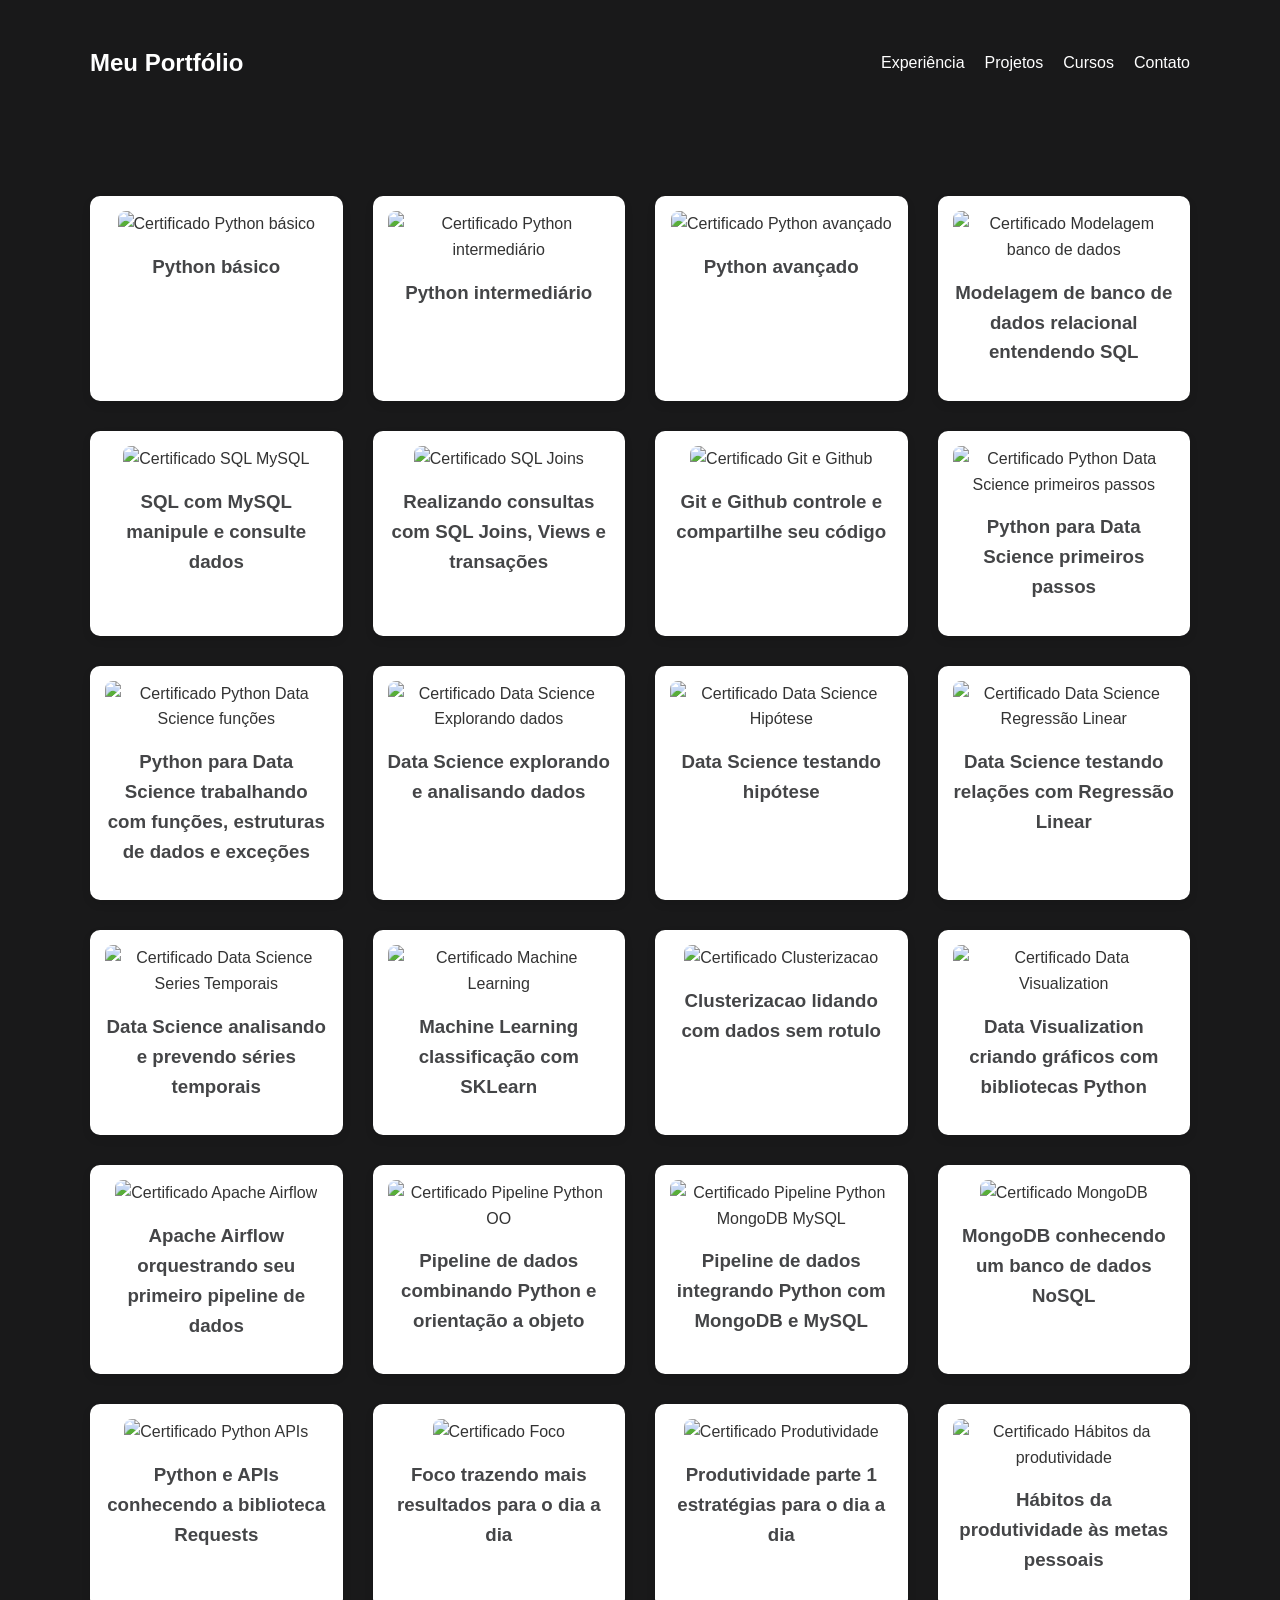
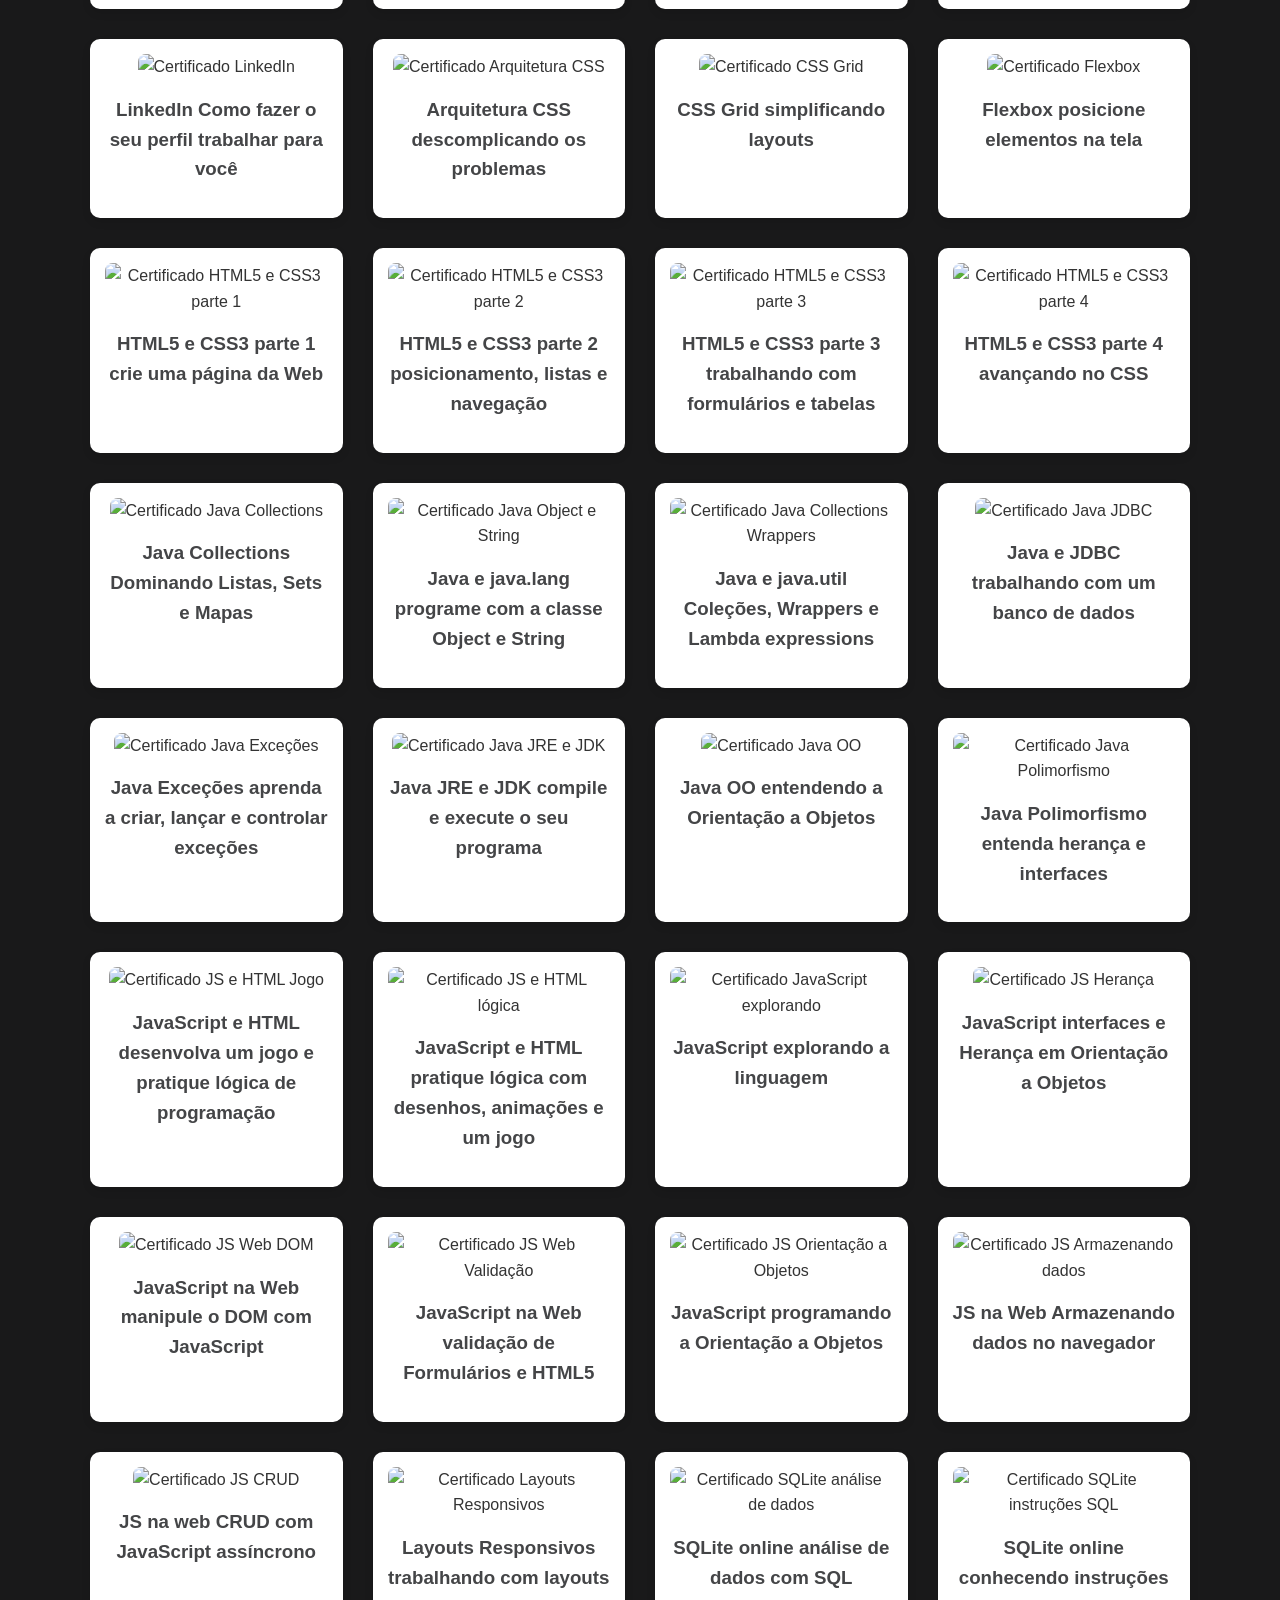
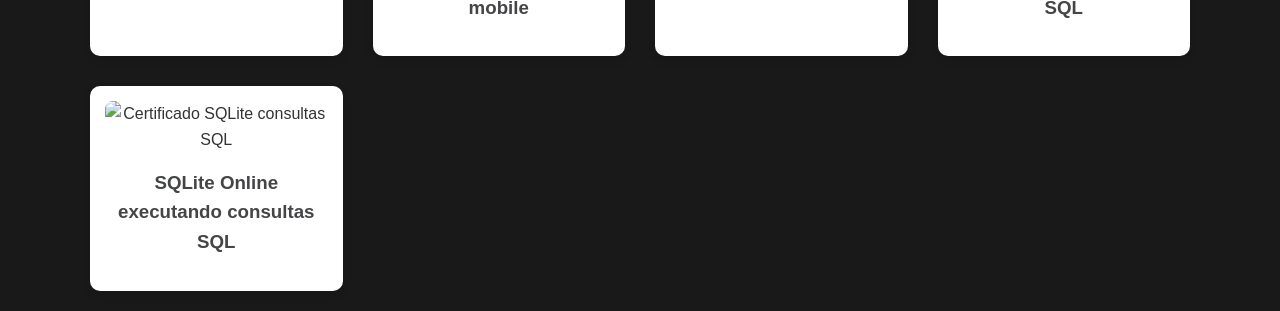
==== cursos.html @ 2fbc5984 "Subindo melhorias na resposividade" ====
<!DOCTYPE html>
<html lang="en">
<head>
    <meta charset="UTF-8">
    <meta name="viewport" content="width=device-width, initial-scale=1.0">
    <title>Cursos</title>
    <link rel="stylesheet" href="cursos.css">
</head>
<body>
    <section id="hero">
        <header class="header">
            <nav class="container">
                <h1 class="logo">Meu Portfólio</h1>
                <div class="menu-mobile-icon">
                    <span></span>
                    <span></span>
                    <span></span>
                </div>
                <ul>
                    <li><a href="index.html">Experiência</a></li>
                    <li><a href="index.html">Projetos</a></li>
                    <li><a href="cursos.html">Cursos</a></li>
                    <li><a href="index.html">Contato</a></li>
                </ul>
            </nav>
        </header>
    </section>

    <section id="cursos" class="container">
        <div class="cursos-grid">

            <div class="curso-card" onclick="openModal('python-basicoo')">
            <img src="/certificados_img/python basico_pagina_1.jpg" alt="Certificado Python básico">
            <h3>Python básico</h3>
        </div>
        <div class="curso-card" onclick="openModal('python-intermediario')">
            <img src="/certificados_img/python intermediario_pagina_1.jpg" alt="Certificado Python intermediário">
            <h3>Python intermediário</h3>
        </div>
        <div class="curso-card" onclick="openModal('python-avancado')">
            <img src="/certificados_img/Python avançado_pagina_1.jpg" alt="Certificado Python avançado">
            <h3>Python avançado</h3>
        </div>
        <div class="curso-card" onclick="openModal('modelagem-sql')">
            <img src="/certificados_img/Modelagem de banco de dados relacional entendendo SQL_pagina_1.jpg" alt="Certificado Modelagem banco de dados">
            <h3>Modelagem de banco de dados relacional entendendo SQL</h3>
        </div>
        <div class="curso-card" onclick="openModal('sql-mysql')">
            <img src="/certificados_img/SQL com MySQL manipule e consulte dados_pagina_1.jpg" alt="Certificado SQL MySQL">
            <h3>SQL com MySQL manipule e consulte dados</h3>
        </div>
        <div class="curso-card" onclick="openModal('sql-joins')">
            <img src="/certificados_img/Realizando consultas com SQL Joins, Views e transações_pagina_1.jpg" alt="Certificado SQL Joins">
            <h3>Realizando consultas com SQL Joins, Views e transações</h3>
        </div>
        <div class="curso-card" onclick="openModal('git-github')">
            <img src="/certificados_img/Git e Github controle e compartilhe seu código_pagina_1.jpg" alt="Certificado Git e Github">
            <h3>Git e Github controle e compartilhe seu código</h3>
        </div>
        <div class="curso-card" onclick="openModal('python-ds1')">
            <img src="/certificados_img/Python para Data Science primeiros passos_pagina_1.jpg" alt="Certificado Python Data Science primeiros passos">
            <h3>Python para Data Science primeiros passos</h3>
        </div>
        <div class="curso-card" onclick="openModal('python-ds2')">
            <img src="/certificados_img/Python para Data Science trabalhando com funções, estruturas de dados e exceções_pagina_1.jpg" alt="Certificado Python Data Science funções">
            <h3>Python para Data Science trabalhando com funções, estruturas de dados e exceções</h3>
        </div>
        <div class="curso-card" onclick="openModal('ds-explorando')">
            <img src="/certificados_img/Data Science explorando e analisando dados_pagina_1.jpg" alt="Certificado Data Science Explorando dados">
            <h3>Data Science explorando e analisando dados</h3>
        </div>
        <div class="curso-card" onclick="openModal('ds-hipotese')">
            <img src="/certificados_img/Data Science testando hipótese_pagina_1.jpg" alt="Certificado Data Science Hipótese">
            <h3>Data Science testando hipótese</h3>
        </div>
        <div class="curso-card" onclick="openModal('ds-regressao')">
            <img src="/certificados_img/Data Science testando relações com Regressão Linear_pagina_1.jpg" alt="Certificado Data Science Regressão Linear">
            <h3>Data Science testando relações com Regressão Linear</h3>
        </div>
        <div class="curso-card" onclick="openModal('ds-series-temporais')">
            <img src="/certificados_img/Data Science analisando e prevendo séries temporais_pagina_1.jpg" alt="Certificado Data Science Series Temporais">
            <h3>Data Science analisando e prevendo séries temporais</h3>
        </div>
        <div class="curso-card" onclick="openModal('ml-classificacao')">
            <img src="/certificados_img/Machine Learning classificação com SKLearn_pagina_1.jpg" alt="Certificado Machine Learning">
            <h3>Machine Learning classificação com SKLearn</h3>
        </div>
        <div class="curso-card" onclick="openModal('clusterizacao')">
            <img src="/certificados_img/Clusterizacao lidando com dados sem rotulo_pagina_1.jpg" alt="Certificado Clusterizacao">
            <h3>Clusterizacao lidando com dados sem rotulo</h3>
        </div>
        <div class="curso-card" onclick="openModal('data-viz')">
            <img src="/certificados_img/Data Visualization criando gráficos com bibliotecas Python_pagina_1.jpg" alt="Certificado Data Visualization">
            <h3>Data Visualization criando gráficos com bibliotecas Python</h3>
        </div>
        <div class="curso-card" onclick="openModal('apache-airflow')">
            <img src="/certificados_img/Apache Airflow orquestrando seu primeiro pipeline de dados_pagina_1.jpg" alt="Certificado Apache Airflow">
            <h3>Apache Airflow orquestrando seu primeiro pipeline de dados</h3>
        </div>
        <div class="curso-card" onclick="openModal('pipeline-python-poo')">
            <img src="/certificados_img/Pipeline de dados combinando Python e orientação a objeto_pagina_1.jpg" alt="Certificado Pipeline Python OO">
            <h3>Pipeline de dados combinando Python e orientação a objeto</h3>
        </div>
        <div class="curso-card" onclick="openModal('pipeline-mongo-mysql')">
            <img src="/certificados_img/Pipeline de dados integrando Python com MongoDB e MySQL_pagina_1.jpg" alt="Certificado Pipeline Python MongoDB MySQL">
            <h3>Pipeline de dados integrando Python com MongoDB e MySQL</h3>
        </div>
        <div class="curso-card" onclick="openModal('mongodb')">
            <img src="/certificados_img/MongoDB conhecendo um banco de dados NoSQL_pagina_1.jpg" alt="Certificado MongoDB">
            <h3>MongoDB conhecendo um banco de dados NoSQL</h3>
        </div>
        <div class="curso-card" onclick="openModal('python-requests')">
            <img src="/certificados_img/Python e APIs conhecendo a biblioteca Requests_pagina_1.jpg" alt="Certificado Python APIs">
            <h3>Python e APIs conhecendo a biblioteca Requests</h3>
        </div>
        <div class="curso-card" onclick="openModal('foco')">
            <img src="/certificados_img/Foco trazendo mais resultados para o dia a dia_pagina_1.jpg" alt="Certificado Foco">
            <h3>Foco trazendo mais resultados para o dia a dia</h3>
        </div>
        <div class="curso-card" onclick="openModal('produtividade')">
            <img src="/certificados_img/Produtividade parte 1 estratégias para o dia a dia_pagina_1.jpg" alt="Certificado Produtividade">
            <h3>Produtividade parte 1 estratégias para o dia a dia</h3>
        </div>
        <div class="curso-card" onclick="openModal('habitos')">
            <img src="/certificados_img/Hábitos da produtividade às metas pessoais_pagina_1.jpg" alt="Certificado Hábitos da produtividade">
            <h3>Hábitos da produtividade às metas pessoais</h3>
        </div>
        <div class="curso-card" onclick="openModal('linkedin')">
            <img src="/certificados_img/LinkedIn Como fazer o seu perfil trabalhar para você_pagina_1.jpg" alt="Certificado LinkedIn">
            <h3>LinkedIn Como fazer o seu perfil trabalhar para você</h3>
        </div>
        <div class="curso-card" onclick="openModal('arquitetura-css')">
            <img src="/certificados_img/Arquitetura CSS descomplicando os problemas_pagina_1.jpg" alt="Certificado Arquitetura CSS">
            <h3>Arquitetura CSS descomplicando os problemas</h3>
        </div>
        <div class="curso-card" onclick="openModal('css-grid')">
            <img src="/certificados_img/CSS Grid simplificando layouts_pagina_1.jpg" alt="Certificado CSS Grid">
            <h3>CSS Grid simplificando layouts</h3>
        </div>
        <div class="curso-card" onclick="openModal('flexbox')">
            <img src="/certificados_img/Flexbox posicione elementos na tela_pagina_1.jpg" alt="Certificado Flexbox">
            <h3>Flexbox posicione elementos na tela</h3>
        </div>
        <div class="curso-card" onclick="openModal('html-css1')">
            <img src="/certificados_img/HTML5 e CSS3 parte 1 crie uma página da Web_pagina_1.jpg" alt="Certificado HTML5 e CSS3 parte 1">
            <h3>HTML5 e CSS3 parte 1 crie uma página da Web</h3>
        </div>
        <div class="curso-card" onclick="openModal('html-css2')">
            <img src="/certificados_img/HTML5 e CSS3 parte 2 posicionamento, listas e navegação_pagina_1.jpg" alt="Certificado HTML5 e CSS3 parte 2">
            <h3>HTML5 e CSS3 parte 2 posicionamento, listas e navegação</h3>
        </div>
        <div class="curso-card" onclick="openModal('html-css3')">
            <img src="/certificados_img/HTML5 e CSS3 parte 3 trabalhando com formulários e tabelas_pagina_1.jpg" alt="Certificado HTML5 e CSS3 parte 3">
            <h3>HTML5 e CSS3 parte 3 trabalhando com formulários e tabelas</h3>
        </div>
        <div class="curso-card" onclick="openModal('html-css4')">
            <img src="/certificados_img/HTML5 e CSS3 parte 4 avançando no CSS_pagina_1.jpg" alt="Certificado HTML5 e CSS3 parte 4">
            <h3>HTML5 e CSS3 parte 4 avançando no CSS</h3>
        </div>
        <div class="curso-card" onclick="openModal('java-collections')">
            <img src="/certificados_img/Java Collections Dominando Listas, Sets e Mapas_pagina_1.jpg" alt="Certificado Java Collections">
            <h3>Java Collections Dominando Listas, Sets e Mapas</h3>
        </div>
        <div class="curso-card" onclick="openModal('java-object-string')">
            <img src="/certificados_img/Java e java.lang programe com a classe Object e String_pagina_1.jpg" alt="Certificado Java Object e String">
            <h3>Java e java.lang programe com a classe Object e String</h3>
        </div>
        <div class="curso-card" onclick="openModal('java-util')">
            <img src="/certificados_img/Java e java.util Coleções, Wrappers e Lambda expressions_pagina_1.jpg" alt="Certificado Java Collections Wrappers">
            <h3>Java e java.util Coleções, Wrappers e Lambda expressions</h3>
        </div>
        <div class="curso-card" onclick="openModal('java-jdbc')">
            <img src="/certificados_img/Java e JDBC trabalhando com um banco de dados_pagina_1.jpg" alt="Certificado Java JDBC">
            <h3>Java e JDBC trabalhando com um banco de dados</h3>
        </div>
        <div class="curso-card" onclick="openModal('java-excecoes')">
            <img src="/certificados_img/Java Exceções aprenda a criar, lançar e controlar exceções_pagina_1.jpg" alt="Certificado Java Exceções">
            <h3>Java Exceções aprenda a criar, lançar e controlar exceções</h3>
        </div>
        <div class="curso-card" onclick="openModal('java-jre-jdk')">
            <img src="/certificados_img/Java JRE e JDK compile e execute o seu programa_pagina_1.jpg" alt="Certificado Java JRE e JDK">
            <h3>Java JRE e JDK compile e execute o seu programa</h3>
        </div>
        <div class="curso-card" onclick="openModal('java-oo')">
            <img src="/certificados_img/Java OO entendendo a Orientação a Objetos_pagina_1.jpg" alt="Certificado Java OO">
            <h3>Java OO entendendo a Orientação a Objetos</h3>
        </div>
        <div class="curso-card" onclick="openModal('java-polimorfismo')">
            <img src="/certificados_img/Java Polimorfismo entenda herança e interfaces_pagina_1.jpg" alt="Certificado Java Polimorfismo">
            <h3>Java Polimorfismo entenda herança e interfaces</h3>
        </div>
        <div class="curso-card" onclick="openModal('js-logica1')">
            <img src="/certificados_img/JavaScript e HTML desenvolva um jogo e pratique lógica de programação_pagina_1.jpg" alt="Certificado JS e HTML Jogo">
            <h3>JavaScript e HTML desenvolva um jogo e pratique lógica de programação</h3>
        </div>
        <div class="curso-card" onclick="openModal('js-logica2')">
            <img src="/certificados_img/JavaScript e HTML pratique lógica com desenhos, animações e um jogo_pagina_1.jpg" alt="Certificado JS e HTML lógica">
            <h3>JavaScript e HTML pratique lógica com desenhos, animações e um jogo</h3>
        </div>
        <div class="curso-card" onclick="openModal('js-linguagem')">
            <img src="/certificados_img/JavaScript explorando a linguagem_pagina_1.jpg" alt="Certificado JavaScript explorando">
            <h3>JavaScript explorando a linguagem</h3>
        </div>
        <div class="curso-card" onclick="openModal('js-interfaces')">
            <img src="/certificados_img/JavaScript interfaces e Herança em Orientação a Objetos_pagina_1.jpg" alt="Certificado JS Herança">
            <h3>JavaScript interfaces e Herança em Orientação a Objetos</h3>
        </div>
        <div class="curso-card" onclick="openModal('js-dom')">
            <img src="/certificados_img/JavaScript na Web manipule o DOM com JavaScript_pagina_1.jpg" alt="Certificado JS Web DOM">
            <h3>JavaScript na Web manipule o DOM com JavaScript</h3>
        </div>
        <div class="curso-card" onclick="openModal('js-formularios')">
            <img src="/certificados_img/JavaScript na Web validação de Formulários e HTML5_pagina_1.jpg" alt="Certificado JS Web Validação">
            <h3>JavaScript na Web validação de Formulários e HTML5</h3>
        </div>
        <div class="curso-card" onclick="openModal('js-poo')">
            <img src="/certificados_img/JavaScript programando a Orientação a Objetos_pagina_1.jpg" alt="Certificado JS Orientação a Objetos">
            <h3>JavaScript programando a Orientação a Objetos</h3>
        </div>
        <div class="curso-card" onclick="openModal('js-storageo')">
            <img src="/certificados_img/JS na Web Armazenando dados no navegador_pagina_1.jpg" alt="Certificado JS Armazenando dados">
            <h3>JS na Web Armazenando dados no navegador</h3>
        </div>
        <div class="curso-card" onclick="openModal('js-crud')">
            <img src="/certificados_img/JS na web CRUD com JavaScript assíncrono_pagina_1.jpg" alt="Certificado JS CRUD">
            <h3>JS na web CRUD com JavaScript assíncrono</h3>
        </div>
        <div class="curso-card" onclick="openModal('layouts-responsivos')">
            <img src="/certificados_img/Layouts Responsivos trabalhando com layouts mobile_pagina_1.jpg" alt="Certificado Layouts Responsivos">
            <h3>Layouts Responsivos trabalhando com layouts mobile</h3>
        </div>
        <div class="curso-card" onclick="openModal('sqlite-analise')">
            <img src="/certificados_img/SQLite online análise de dados com SQL_pagina_1.jpg" alt="Certificado SQLite análise de dados">
            <h3>SQLite online análise de dados com SQL</h3>
        </div>
        <div class="curso-card" onclick="openModal('sqlite-instrucoes')">
            <img src="/certificados_img/SQLite online conhecendo instruções SQL_pagina_1.jpg" alt="Certificado SQLite instruções SQL">
            <h3>SQLite online conhecendo instruções SQL</h3>
        </div>
        <div class="curso-card" onclick="openModal('sqlite-consultas')">
            <img src="/certificados_img/SQLite Online executando consultas SQL_pagina_1.jpg" alt="Certificado SQLite consultas SQL">
            <h3>SQLite Online executando consultas SQL</h3>
        </div>

        </div>
    </section>

    <div id="curso-modal" class="modal">
        <div class="modal-content">
            <span class="close-btn" onclick="closeModal()">&times;</span>
            <iframe id="modal-pdf-viewer" src="" width="100%" height="500px"></iframe>
            <h3 id="modal-title"></h3>
            <a id="download-link" href="#" download>Baixar Certificado</a>
        </div>
    </div>

    <script src="cursos.js"></script>
</body>
<script>
    const menuIcon = document.querySelector('.menu-mobile-icon');
    const navContainer = document.querySelector('.header .container');

    menuIcon.addEventListener('click', () => {
        navContainer.classList.toggle('active');
    });
</script>

</html>
---- cursos.css ----
body {
    font-family: 'Poppins', sans-serif;
    margin: 0;
    padding: 0;
    background-color: #19191a;
    color: #333;
    line-height: 1.6;
}
.container {
    max-width: 1100px;
    margin: 0 auto;
    padding: 20px;
}
.header .container {
    display: flex;
    justify-content: space-between;
    align-items: center;
    padding: 20px;
}
.header .logo {
    color: #fff;
    font-size: 1.5em;
    font-weight: 600;
}
.header ul {
    list-style: none;
    padding: 0;
    margin: 0;
    display: flex;
    gap: 20px;
}
.header a {
    text-decoration: none;
    color: #fff;
    font-weight: 400;
    transition: color 0.3s ease;
}
.header a:hover {
    color: #b3d1ff;
}

/* Estilos da Vitrine de Cursos */
.cursos-grid {
    display: grid;
    grid-template-columns: repeat(auto-fit, minmax(250px, 1fr));
    gap: 30px;
    margin-top: 50px;
}

.curso-card {
    background-color: #fff;
    border-radius: 10px;
    box-shadow: 0 4px 8px rgba(0, 0, 0, 0.1);
    text-align: center;
    padding: 15px;
    cursor: pointer;
    transition: transform 0.3s ease;
}

.curso-card:hover {
    transform: translateY(-5px);
}

.curso-card img {
    max-width: 100%;
    height: auto;
    border-radius: 8px;
}

.curso-card h3 {
    margin-top: 15px;
    color: #444547;
}

/* Estilos do Modal (Pop-up) */
.modal {
    display: none; /* Esconde o modal por padrão */
    position: fixed; /* Fica no topo da tela */
    z-index: 1; /* Fica acima de todo o resto */
    left: 0;
    top: 0;
    width: 100%;
    height: 100%;
    overflow: auto;
    background-color: rgba(0, 0, 0, 0.8); /* Fundo escuro semi-transparente */
}

.modal-content {
    background-color: #fefefe;
    margin: 5% auto; /* 5% do topo e centralizado */
    padding: 20px;
    border: 1px solid #888;
    width: 80%; /* Largura do modal */
    max-width: 700px;
    text-align: center;
    border-radius: 10px;
    position: relative;
}

.modal-content img {
    max-width: 100%;
    height: auto;
    border-radius: 8px;
}

.modal-content h3 {
    color: #444547;
    margin-top: 20px;
}

.close-btn {
    color: #aaa;
    position: absolute;
    top: 10px;
    right: 25px;
    font-size: 28px;
    font-weight: bold;
    cursor: pointer;
}

.close-btn:hover,
.close-btn:focus {
    color: black;
    text-decoration: none;
}

#download-link {
    display: inline-block;
    background-color: #007bff;
    color: white;
    padding: 10px 20px;
    text-decoration: none;
    border-radius: 5px;
    margin-top: 20px;
    transition: background-color 0.3s ease;
}

#download-link:hover {
    background-color: #0056b3;
}


@media (max-width: 960px) {
    /* Impede a barra de rolagem horizontal */
    body {
        overflow-x: hidden;
    }

    /* Estilos do cabeçalho */
    .header .container {
        flex-direction: row;
        justify-content: space-between;
        align-items: center;
        width: 100%;
        padding: 0 20px;
        box-sizing: border-box;
    }

    .header .container h1 {
        white-space: nowrap;
        font-size: 1.5rem;
    }

    /* Estilos do menu hambúrguer */
    .menu-mobile-icon {
        display: flex;
        flex-direction: column;
        justify-content: space-around;
        width: 30px;
        height: 25px;
        cursor: pointer;
        z-index: 100;
    }
    
    .menu-mobile-icon span {
        display: block;
        width: 100%;
        height: 3px;
        background-color: white;
    }

    /* Esconde a lista de links por padrão */
    .header .container ul {
        display: none !important;
    }

    /* Mostra a lista de links quando a classe 'active' é adicionada ao container */
    .header .container.active ul {
        display: flex !important;
        flex-direction: column;
        position: absolute;
        top: 60px;
        left: 0;
        width: 100%;
        background: #1a1a2e;
        padding: 20px 0;
        text-align: center;
    }

    .header .container ul li {
        margin: 10px 0;
    }

    .header .container ul li a {
        color: white;
        text-decoration: none;
        font-size: 1.2rem;
    }

    /* Seções de conteúdo */
    .hero-conteudo-wrapper {
        grid-template-columns: 1fr;
    }

    .hero-texto {
        padding: 50px 30px;
        text-align: center;
    }

    .hero-imagem {
        display: none;
    }

    #info-cards {
        flex-direction: column;
    }

    .experiencia-card {
        background: #fff;
        padding: 20px;
        margin-bottom: 20px;
        border-radius: 15px;
        box-shadow: 0 2px 8px rgba(0, 0, 0, 0.05);
        display: flex;
        flex-direction: column;
        text-align: center;
        align-items: center;
        gap: 20px;
    }

    .logo-circle {
        width: 70px;
        height: 70px;
        border-radius: 50%;
        background-color: #f0f0f0;
        display: flex;
        justify-content: center;
        align-items: center;
        overflow: hidden;
        margin-bottom: 15px;
    }

    .logo-circle img {
        max-width: 90%;
        max-height: 90%;
        object-fit: contain;
    }

    .experiencia-conteudo {
        padding: 0;
        display: flex;
        flex-direction: column;
    }

    .experiencia-conteudo h3 {
        margin-top: 0;
        margin-bottom: 5px;
        font-weight: 600;
        color: #333;
    }

    .experiencia-conteudo p {
        color: #777;
        margin-top: 0;
        margin-bottom: 10px;
        font-size: 0.9em;
    }

    .experiencia-conteudo span {
        color: #555;
        font-size: 0.95em;
        line-height: 1.5;
        margin-top: 0;
    }
}
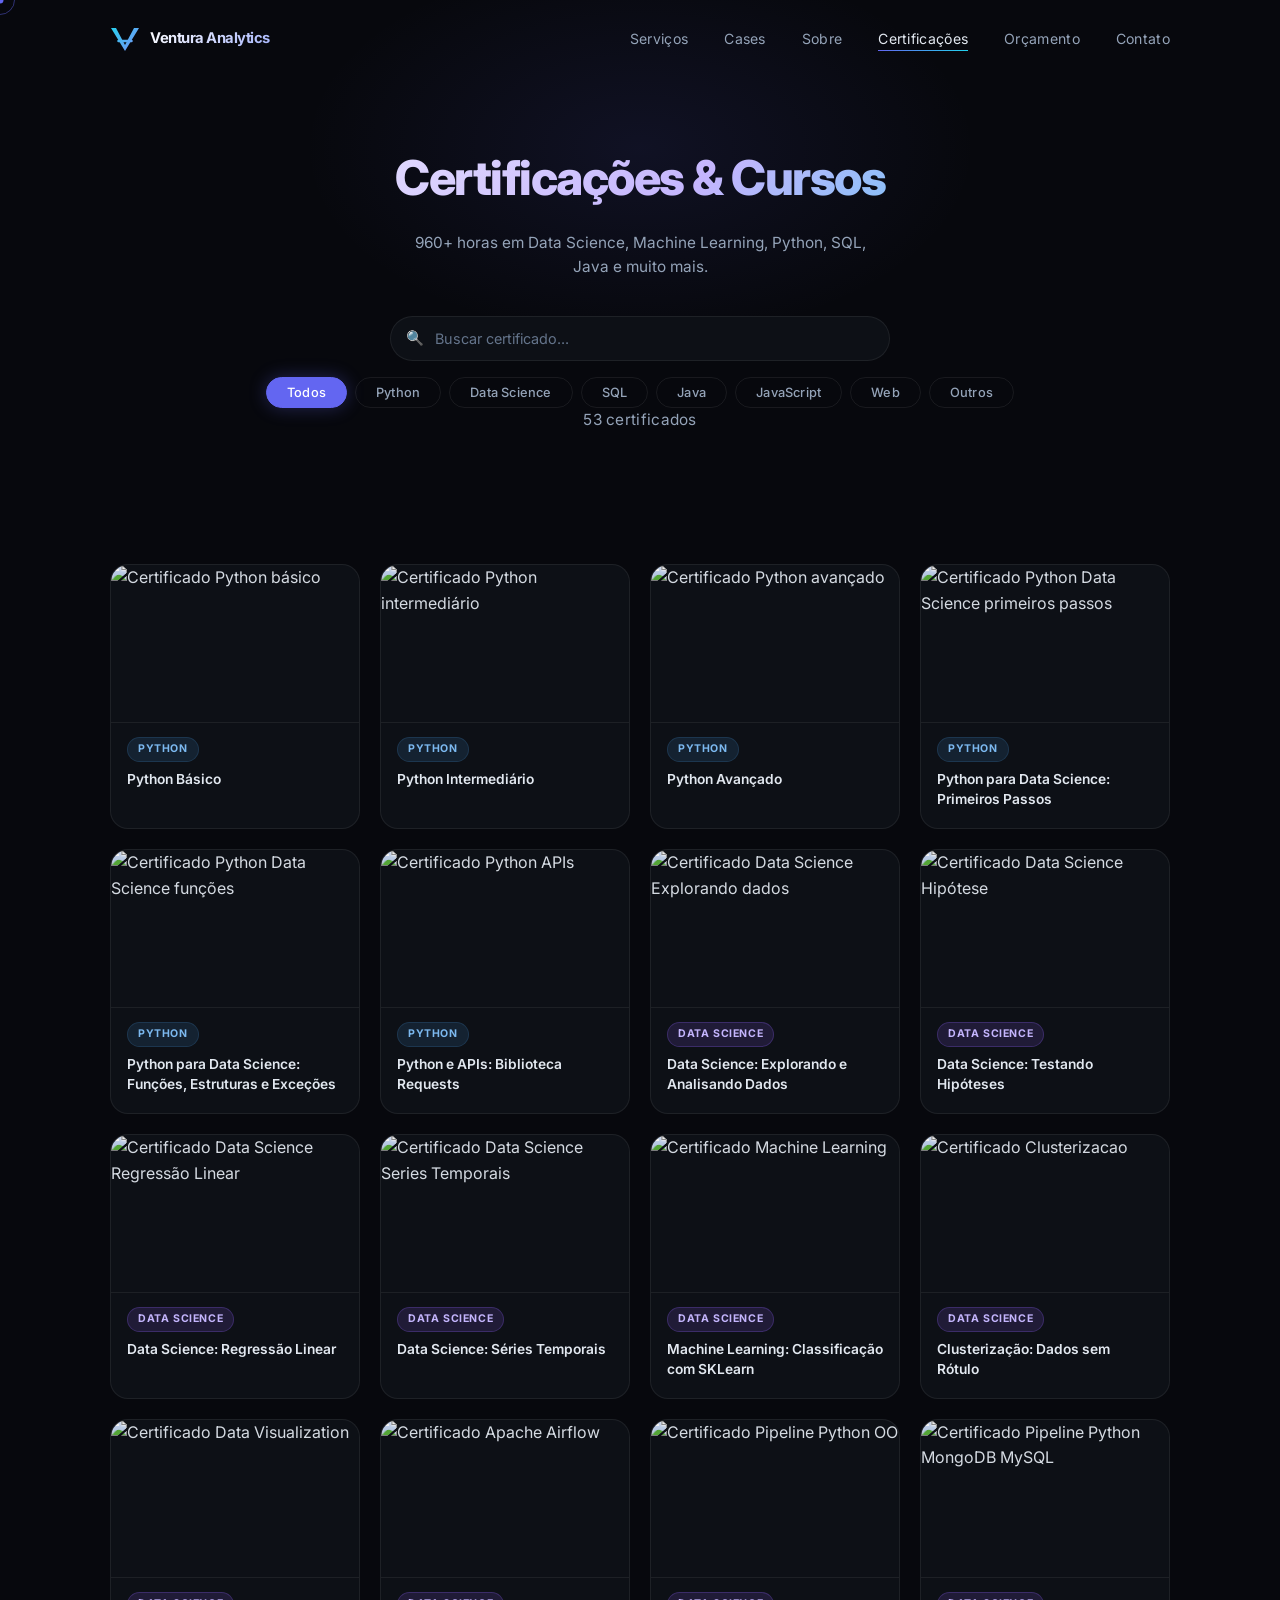
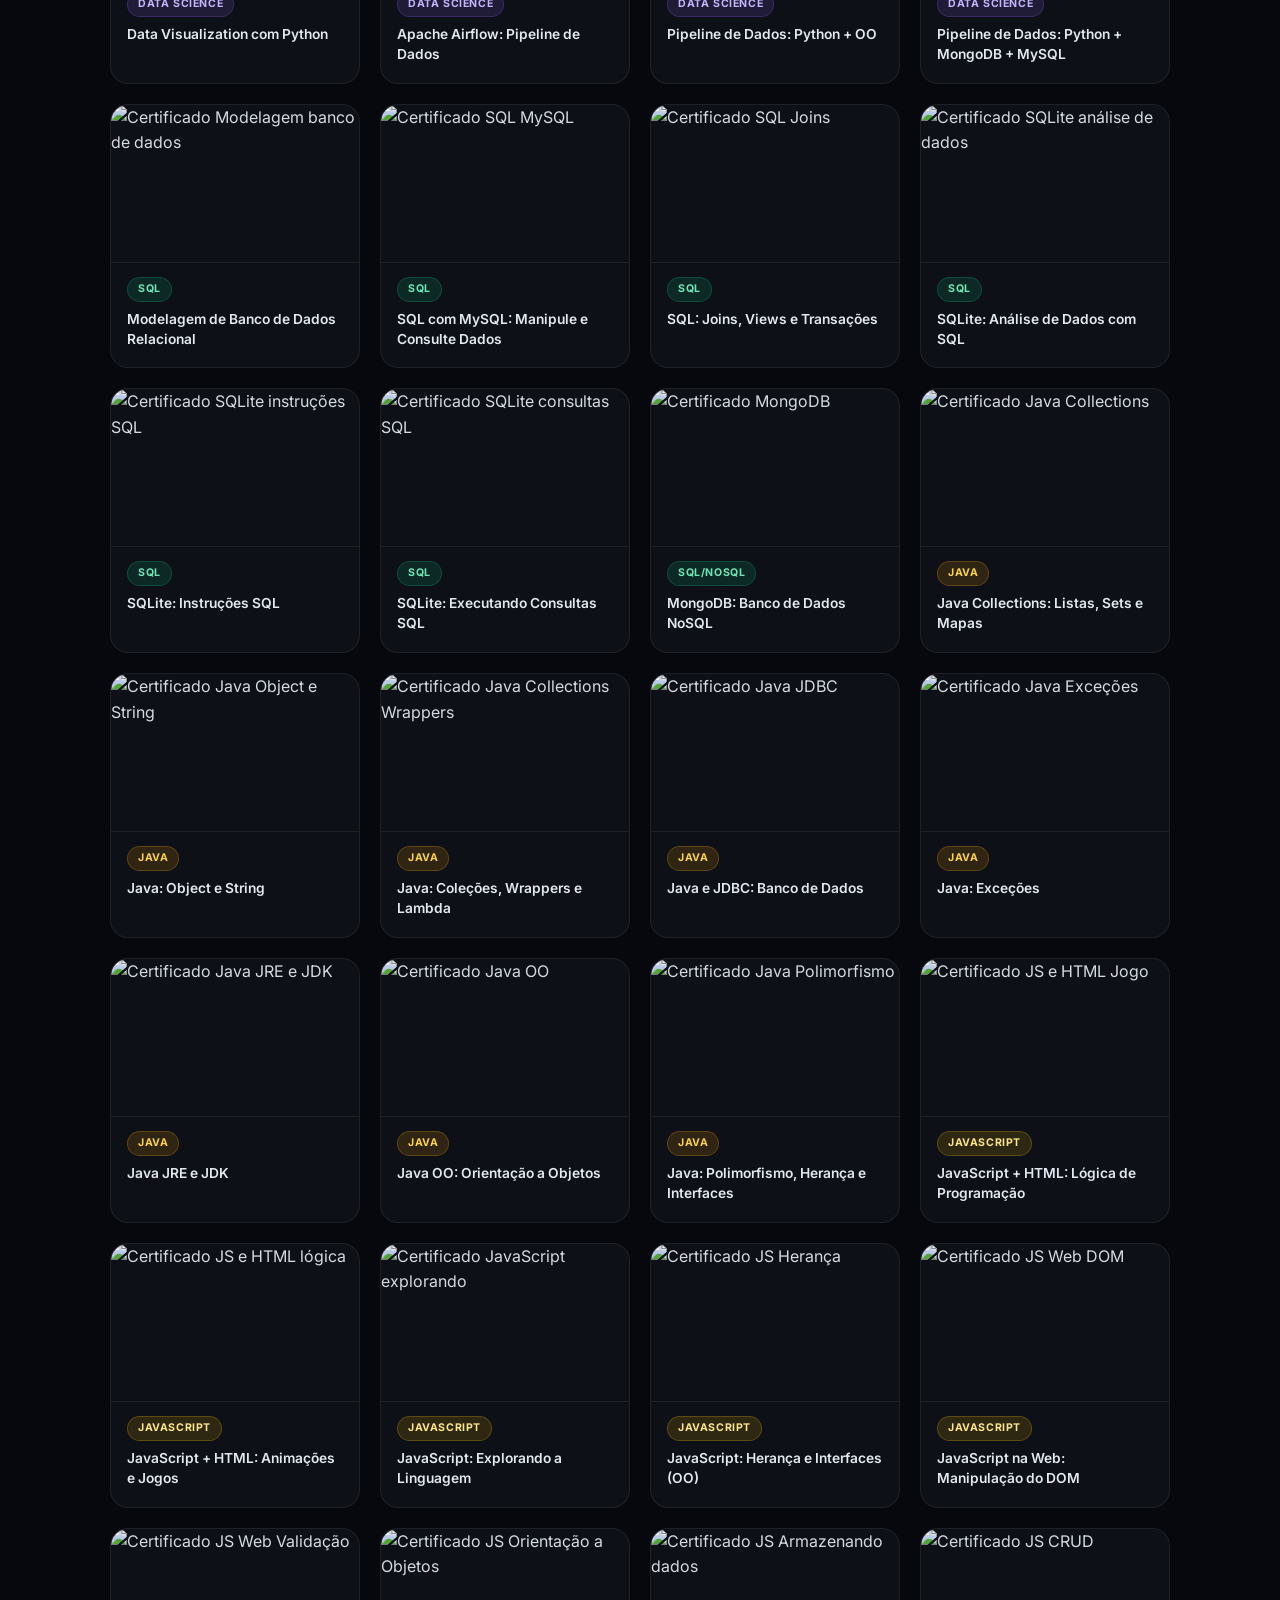
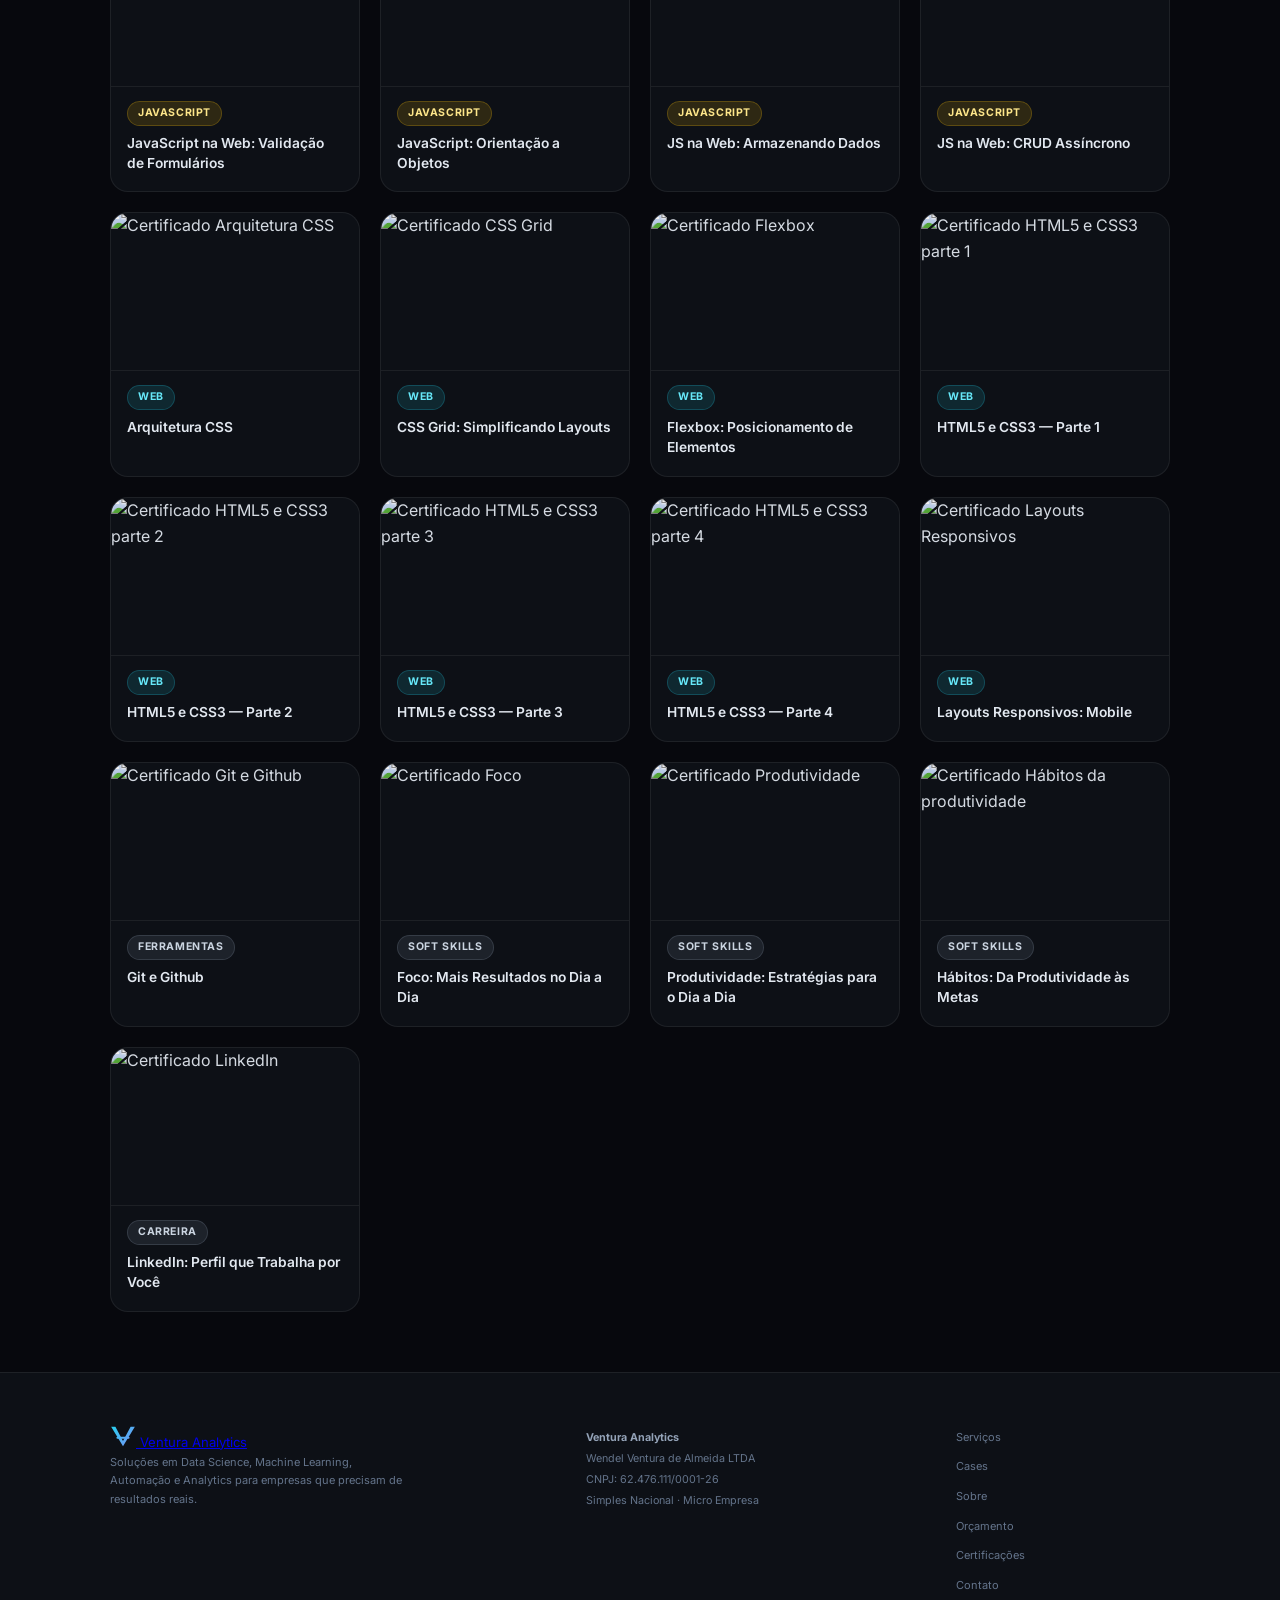
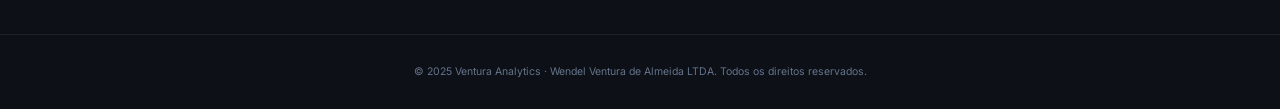
==== commit 1e43fcf0: "Novo site v2" ====
--- a/cursos.html
+++ b/cursos.html
@@ -1,268 +1,435 @@
 <!DOCTYPE html>
-<html lang="en">
+<html lang="pt-BR">
 <head>
     <meta charset="UTF-8">
     <meta name="viewport" content="width=device-width, initial-scale=1.0">
-    <title>Cursos</title>
+    <meta name="description" content="Certificações e cursos concluídos pela Ventura Analytics — 960+ horas em Data Science, Python, SQL, Machine Learning e muito mais.">
+    <title>Certificações & Cursos | Ventura Analytics</title>
+    <link rel="stylesheet" href="style.css">
     <link rel="stylesheet" href="cursos.css">
+    <link rel="preconnect" href="https://fonts.googleapis.com">
+    <link rel="preconnect" href="https://fonts.gstatic.com" crossorigin>
+    <link href="https://fonts.googleapis.com/css2?family=Inter:wght@300;400;500;600;700;800&display=swap" rel="stylesheet">
 </head>
 <body>
-    <section id="hero">
-        <header class="header">
-            <nav class="container">
-                <h1 class="logo">Meu Portfólio</h1>
-                <div class="menu-mobile-icon">
-                    <span></span>
-                    <span></span>
-                    <span></span>
-                </div>
-                <ul>
-                    <li><a href="index.html">Experiência</a></li>
-                    <li><a href="index.html">Projetos</a></li>
-                    <li><a href="cursos.html">Cursos</a></li>
-                    <li><a href="index.html">Contato</a></li>
-                </ul>
-            </nav>
-        </header>
+
+    <div class="cursor" id="cursor"></div>
+    <div class="cursor-follower" id="cursor-follower"></div>
+    <button class="back-top" id="back-top" aria-label="Voltar ao topo">↑</button>
+
+    <header class="header scrolled" id="header">
+        <nav class="container">
+            <a href="index.html" class="logo">
+                <svg class="logo-mark" width="30" height="26" viewBox="0 0 30 26" fill="none" xmlns="http://www.w3.org/2000/svg">
+                    <defs>
+                        <linearGradient id="vaGrad" x1="0" y1="0" x2="30" y2="26" gradientUnits="userSpaceOnUse">
+                            <stop offset="0%" stop-color="#22d3ee"/>
+                            <stop offset="100%" stop-color="#818cf8"/>
+                        </linearGradient>
+                    </defs>
+                    <path d="M1 2L15 25L29 2H24L15 19L6 2H1Z" fill="url(#vaGrad)"/>
+                    <line x1="8.5" y1="15" x2="21.5" y2="15" stroke="url(#vaGrad)" stroke-width="2.5" stroke-linecap="round"/>
+                </svg>
+                <span>Ventura Analytics</span>
+            </a>
+            <div class="menu-mobile-icon" id="menu-icon">
+                <span></span>
+                <span></span>
+                <span></span>
+            </div>
+            <ul id="nav-links">
+                <li><a href="index.html#servicos">Serviços</a></li>
+                <li><a href="index.html#projetos">Cases</a></li>
+                <li><a href="index.html#sobre">Sobre</a></li>
+                <li><a href="cursos.html" class="nav-active">Certificações</a></li>
+                <li><a href="index.html#orcamento">Orçamento</a></li>
+                <li><a href="index.html#contato">Contato</a></li>
+            </ul>
+        </nav>
+    </header>
+
+    <section class="cursos-hero">
+        <h1>Certificações & Cursos</h1>
+        <p>960+ horas em Data Science, Machine Learning, Python, SQL, Java e muito mais.</p>
+
+        <div class="cursos-controles">
+            <div class="search-wrapper">
+                <span class="search-icon">🔍</span>
+                <input type="text" id="busca-input" placeholder="Buscar certificado..." oninput="filtrarCursos()" />
+            </div>
+            <div class="filtros-categoria" id="filtros">
+                <button class="filtro-btn active" data-cat="todos" onclick="filtrarCategoria(this)">Todos</button>
+                <button class="filtro-btn" data-cat="python" onclick="filtrarCategoria(this)">Python</button>
+                <button class="filtro-btn" data-cat="data-science" onclick="filtrarCategoria(this)">Data Science</button>
+                <button class="filtro-btn" data-cat="sql" onclick="filtrarCategoria(this)">SQL</button>
+                <button class="filtro-btn" data-cat="java" onclick="filtrarCategoria(this)">Java</button>
+                <button class="filtro-btn" data-cat="javascript" onclick="filtrarCategoria(this)">JavaScript</button>
+                <button class="filtro-btn" data-cat="web" onclick="filtrarCategoria(this)">Web</button>
+                <button class="filtro-btn" data-cat="outros" onclick="filtrarCategoria(this)">Outros</button>
+            </div>
+        </div>
+        <p class="contador" id="contador"></p>
     </section>
 
     <section id="cursos" class="container">
-        <div class="cursos-grid">
-
-            <div class="curso-card" onclick="openModal('python-basicoo')">
-            <img src="/certificados_img/python basico_pagina_1.jpg" alt="Certificado Python básico">
-            <h3>Python básico</h3>
+        <div class="cursos-grid" id="cursos-grid">
+
+            <div class="curso-card" data-cat="python" data-titulo="Python básico" onclick="openModal('python-basico')">
+                <img src="certificados_img/python basico_pagina_1.jpg" alt="Certificado Python básico">
+                <div class="curso-info"><span class="curso-tag tag-python">Python</span><h3>Python Básico</h3></div>
+            </div>
+
+            <div class="curso-card" data-cat="python" data-titulo="Python intermediário" onclick="openModal('python-intermediario')">
+                <img src="certificados_img/python intermediario_pagina_1.jpg" alt="Certificado Python intermediário">
+                <div class="curso-info"><span class="curso-tag tag-python">Python</span><h3>Python Intermediário</h3></div>
+            </div>
+
+            <div class="curso-card" data-cat="python" data-titulo="Python avançado" onclick="openModal('python-avancado')">
+                <img src="certificados_img/Python avançado_pagina_1.jpg" alt="Certificado Python avançado">
+                <div class="curso-info"><span class="curso-tag tag-python">Python</span><h3>Python Avançado</h3></div>
+            </div>
+
+            <div class="curso-card" data-cat="python" data-titulo="Python para Data Science primeiros passos" onclick="openModal('python-ds1')">
+                <img src="certificados_img/Python para Data Science primeiros passos_pagina_1.jpg" alt="Certificado Python Data Science primeiros passos">
+                <div class="curso-info"><span class="curso-tag tag-python">Python</span><h3>Python para Data Science: Primeiros Passos</h3></div>
+            </div>
+
+            <div class="curso-card" data-cat="python" data-titulo="Python para Data Science funções estruturas dados exceções" onclick="openModal('python-ds2')">
+                <img src="certificados_img/Python para Data Science trabalhando com funções, estruturas de dados e exceções_pagina_1.jpg" alt="Certificado Python Data Science funções">
+                <div class="curso-info"><span class="curso-tag tag-python">Python</span><h3>Python para Data Science: Funções, Estruturas e Exceções</h3></div>
+            </div>
+
+            <div class="curso-card" data-cat="python" data-titulo="Python e APIs conhecendo a biblioteca Requests" onclick="openModal('python-requests')">
+                <img src="certificados_img/Python e APIs conhecendo a biblioteca Requests_pagina_1.jpg" alt="Certificado Python APIs">
+                <div class="curso-info"><span class="curso-tag tag-python">Python</span><h3>Python e APIs: Biblioteca Requests</h3></div>
+            </div>
+
+            <div class="curso-card" data-cat="data-science" data-titulo="Data Science explorando e analisando dados" onclick="openModal('ds-explorando')">
+                <img src="certificados_img/Data Science explorando e analisando dados_pagina_1.jpg" alt="Certificado Data Science Explorando dados">
+                <div class="curso-info"><span class="curso-tag tag-ds">Data Science</span><h3>Data Science: Explorando e Analisando Dados</h3></div>
+            </div>
+
+            <div class="curso-card" data-cat="data-science" data-titulo="Data Science testando hipótese" onclick="openModal('ds-hipotese')">
+                <img src="certificados_img/Data Science testando hipótese_pagina_1.jpg" alt="Certificado Data Science Hipótese">
+                <div class="curso-info"><span class="curso-tag tag-ds">Data Science</span><h3>Data Science: Testando Hipóteses</h3></div>
+            </div>
+
+            <div class="curso-card" data-cat="data-science" data-titulo="Data Science testando relações com Regressão Linear" onclick="openModal('ds-regressao')">
+                <img src="certificados_img/Data Science testando relações com Regressão Linear_pagina_1.jpg" alt="Certificado Data Science Regressão Linear">
+                <div class="curso-info"><span class="curso-tag tag-ds">Data Science</span><h3>Data Science: Regressão Linear</h3></div>
+            </div>
+
+            <div class="curso-card" data-cat="data-science" data-titulo="Data Science analisando e prevendo séries temporais" onclick="openModal('ds-series-temporais')">
+                <img src="certificados_img/Data Science analisando e prevendo séries temporais_pagina_1.jpg" alt="Certificado Data Science Series Temporais">
+                <div class="curso-info"><span class="curso-tag tag-ds">Data Science</span><h3>Data Science: Séries Temporais</h3></div>
+            </div>
+
+            <div class="curso-card" data-cat="data-science" data-titulo="Machine Learning classificação SKLearn" onclick="openModal('ml-classificacao')">
+                <img src="certificados_img/Machine Learning classificação com SKLearn_pagina_1.jpg" alt="Certificado Machine Learning">
+                <div class="curso-info"><span class="curso-tag tag-ds">Data Science</span><h3>Machine Learning: Classificação com SKLearn</h3></div>
+            </div>
+
+            <div class="curso-card" data-cat="data-science" data-titulo="Clusterização lidando com dados sem rótulo" onclick="openModal('clusterizacao')">
+                <img src="certificados_img/Clusterizacao lidando com dados sem rotulo_pagina_1.jpg" alt="Certificado Clusterizacao">
+                <div class="curso-info"><span class="curso-tag tag-ds">Data Science</span><h3>Clusterização: Dados sem Rótulo</h3></div>
+            </div>
+
+            <div class="curso-card" data-cat="data-science" data-titulo="Data Visualization criando gráficos com bibliotecas Python" onclick="openModal('data-viz')">
+                <img src="certificados_img/Data Visualization criando gráficos com bibliotecas Python_pagina_1.jpg" alt="Certificado Data Visualization">
+                <div class="curso-info"><span class="curso-tag tag-ds">Data Science</span><h3>Data Visualization com Python</h3></div>
+            </div>
+
+            <div class="curso-card" data-cat="data-science" data-titulo="Apache Airflow orquestrando pipeline de dados" onclick="openModal('apache-airflow')">
+                <img src="certificados_img/Apache Airflow orquestrando seu primeiro pipeline de dados_pagina_1.jpg" alt="Certificado Apache Airflow">
+                <div class="curso-info"><span class="curso-tag tag-ds">Data Science</span><h3>Apache Airflow: Pipeline de Dados</h3></div>
+            </div>
+
+            <div class="curso-card" data-cat="data-science" data-titulo="Pipeline de dados combinando Python e orientação a objeto" onclick="openModal('pipeline-python-poo')">
+                <img src="certificados_img/Pipeline de dados combinando Python e orientação a objeto_pagina_1.jpg" alt="Certificado Pipeline Python OO">
+                <div class="curso-info"><span class="curso-tag tag-ds">Data Science</span><h3>Pipeline de Dados: Python + OO</h3></div>
+            </div>
+
+            <div class="curso-card" data-cat="data-science" data-titulo="Pipeline de dados integrando Python com MongoDB e MySQL" onclick="openModal('pipeline-mongo-mysql')">
+                <img src="certificados_img/Pipeline de dados integrando Python com MongoDB e MySQL_pagina_1.jpg" alt="Certificado Pipeline Python MongoDB MySQL">
+                <div class="curso-info"><span class="curso-tag tag-ds">Data Science</span><h3>Pipeline de Dados: Python + MongoDB + MySQL</h3></div>
+            </div>
+
+            <div class="curso-card" data-cat="sql" data-titulo="Modelagem de banco de dados relacional entendendo SQL" onclick="openModal('modelagem-sql')">
+                <img src="certificados_img/Modelagem de banco de dados relacional entendendo SQL_pagina_1.jpg" alt="Certificado Modelagem banco de dados">
+                <div class="curso-info"><span class="curso-tag tag-sql">SQL</span><h3>Modelagem de Banco de Dados Relacional</h3></div>
+            </div>
+
+            <div class="curso-card" data-cat="sql" data-titulo="SQL com MySQL manipule e consulte dados" onclick="openModal('sql-mysql')">
+                <img src="certificados_img/SQL com MySQL manipule e consulte dados_pagina_1.jpg" alt="Certificado SQL MySQL">
+                <div class="curso-info"><span class="curso-tag tag-sql">SQL</span><h3>SQL com MySQL: Manipule e Consulte Dados</h3></div>
+            </div>
+
+            <div class="curso-card" data-cat="sql" data-titulo="Realizando consultas com SQL Joins Views e transações" onclick="openModal('sql-joins')">
+                <img src="certificados_img/Realizando consultas com SQL Joins, Views e transações_pagina_1.jpg" alt="Certificado SQL Joins">
+                <div class="curso-info"><span class="curso-tag tag-sql">SQL</span><h3>SQL: Joins, Views e Transações</h3></div>
+            </div>
+
+            <div class="curso-card" data-cat="sql" data-titulo="SQLite online análise de dados com SQL" onclick="openModal('sqlite-analise')">
+                <img src="certificados_img/SQLite online análise de dados com SQL_pagina_1.jpg" alt="Certificado SQLite análise de dados">
+                <div class="curso-info"><span class="curso-tag tag-sql">SQL</span><h3>SQLite: Análise de Dados com SQL</h3></div>
+            </div>
+
+            <div class="curso-card" data-cat="sql" data-titulo="SQLite online conhecendo instruções SQL" onclick="openModal('sqlite-instrucoes')">
+                <img src="certificados_img/SQLite online conhecendo instruções SQL_pagina_1.jpg" alt="Certificado SQLite instruções SQL">
+                <div class="curso-info"><span class="curso-tag tag-sql">SQL</span><h3>SQLite: Instruções SQL</h3></div>
+            </div>
+
+            <div class="curso-card" data-cat="sql" data-titulo="SQLite Online executando consultas SQL" onclick="openModal('sqlite-consultas')">
+                <img src="certificados_img/SQLite Online executando consultas SQL_pagina_1.jpg" alt="Certificado SQLite consultas SQL">
+                <div class="curso-info"><span class="curso-tag tag-sql">SQL</span><h3>SQLite: Executando Consultas SQL</h3></div>
+            </div>
+
+            <div class="curso-card" data-cat="sql" data-titulo="MongoDB conhecendo um banco de dados NoSQL" onclick="openModal('mongodb')">
+                <img src="certificados_img/MongoDB conhecendo um banco de dados NoSQL_pagina_1.jpg" alt="Certificado MongoDB">
+                <div class="curso-info"><span class="curso-tag tag-sql">SQL/NoSQL</span><h3>MongoDB: Banco de Dados NoSQL</h3></div>
+            </div>
+
+            <div class="curso-card" data-cat="java" data-titulo="Java Collections Dominando Listas Sets e Mapas" onclick="openModal('java-collections')">
+                <img src="certificados_img/Java Collections Dominando Listas, Sets e Mapas_pagina_1.jpg" alt="Certificado Java Collections">
+                <div class="curso-info"><span class="curso-tag tag-java">Java</span><h3>Java Collections: Listas, Sets e Mapas</h3></div>
+            </div>
+
+            <div class="curso-card" data-cat="java" data-titulo="Java e java.lang programe com a classe Object e String" onclick="openModal('java-object-string')">
+                <img src="certificados_img/Java e java.lang programe com a classe Object e String_pagina_1.jpg" alt="Certificado Java Object e String">
+                <div class="curso-info"><span class="curso-tag tag-java">Java</span><h3>Java: Object e String</h3></div>
+            </div>
+
+            <div class="curso-card" data-cat="java" data-titulo="Java e java.util Coleções Wrappers e Lambda expressions" onclick="openModal('java-util')">
+                <img src="certificados_img/Java e java.util Coleções, Wrappers e Lambda expressions_pagina_1.jpg" alt="Certificado Java Collections Wrappers">
+                <div class="curso-info"><span class="curso-tag tag-java">Java</span><h3>Java: Coleções, Wrappers e Lambda</h3></div>
+            </div>
+
+            <div class="curso-card" data-cat="java" data-titulo="Java e JDBC trabalhando com um banco de dados" onclick="openModal('java-jdbc')">
+                <img src="certificados_img/Java e JDBC trabalhando com um banco de dados_pagina_1.jpg" alt="Certificado Java JDBC">
+                <div class="curso-info"><span class="curso-tag tag-java">Java</span><h3>Java e JDBC: Banco de Dados</h3></div>
+            </div>
+
+            <div class="curso-card" data-cat="java" data-titulo="Java Exceções aprenda a criar lançar e controlar exceções" onclick="openModal('java-excecoes')">
+                <img src="certificados_img/Java Exceções aprenda a criar, lançar e controlar exceções_pagina_1.jpg" alt="Certificado Java Exceções">
+                <div class="curso-info"><span class="curso-tag tag-java">Java</span><h3>Java: Exceções</h3></div>
+            </div>
+
+            <div class="curso-card" data-cat="java" data-titulo="Java JRE e JDK compile e execute o seu programa" onclick="openModal('java-jre-jdk')">
+                <img src="certificados_img/Java JRE e JDK compile e execute o seu programa_pagina_1.jpg" alt="Certificado Java JRE e JDK">
+                <div class="curso-info"><span class="curso-tag tag-java">Java</span><h3>Java JRE e JDK</h3></div>
+            </div>
+
+            <div class="curso-card" data-cat="java" data-titulo="Java OO entendendo a Orientação a Objetos" onclick="openModal('java-oo')">
+                <img src="certificados_img/Java OO entendendo a Orientação a Objetos_pagina_1.jpg" alt="Certificado Java OO">
+                <div class="curso-info"><span class="curso-tag tag-java">Java</span><h3>Java OO: Orientação a Objetos</h3></div>
+            </div>
+
+            <div class="curso-card" data-cat="java" data-titulo="Java Polimorfismo entenda herança e interfaces" onclick="openModal('java-polimorfismo')">
+                <img src="certificados_img/Java Polimorfismo entenda herança e interfaces_pagina_1.jpg" alt="Certificado Java Polimorfismo">
+                <div class="curso-info"><span class="curso-tag tag-java">Java</span><h3>Java: Polimorfismo, Herança e Interfaces</h3></div>
+            </div>
+
+            <div class="curso-card" data-cat="javascript" data-titulo="JavaScript e HTML desenvolva um jogo e pratique lógica de programação" onclick="openModal('js-logica1')">
+                <img src="certificados_img/JavaScript e HTML desenvolva um jogo e pratique lógica de programação_pagina_1.jpg" alt="Certificado JS e HTML Jogo">
+                <div class="curso-info"><span class="curso-tag tag-js">JavaScript</span><h3>JavaScript + HTML: Lógica de Programação</h3></div>
+            </div>
+
+            <div class="curso-card" data-cat="javascript" data-titulo="JavaScript e HTML pratique lógica com desenhos animações e um jogo" onclick="openModal('js-logica2')">
+                <img src="certificados_img/JavaScript e HTML pratique lógica com desenhos, animações e um jogo_pagina_1.jpg" alt="Certificado JS e HTML lógica">
+                <div class="curso-info"><span class="curso-tag tag-js">JavaScript</span><h3>JavaScript + HTML: Animações e Jogos</h3></div>
+            </div>
+
+            <div class="curso-card" data-cat="javascript" data-titulo="JavaScript explorando a linguagem" onclick="openModal('js-linguagem')">
+                <img src="certificados_img/JavaScript explorando a linguagem_pagina_1.jpg" alt="Certificado JavaScript explorando">
+                <div class="curso-info"><span class="curso-tag tag-js">JavaScript</span><h3>JavaScript: Explorando a Linguagem</h3></div>
+            </div>
+
+            <div class="curso-card" data-cat="javascript" data-titulo="JavaScript interfaces e Herança em Orientação a Objetos" onclick="openModal('js-interfaces')">
+                <img src="certificados_img/JavaScript interfaces e Herança em Orientação a Objetos_pagina_1.jpg" alt="Certificado JS Herança">
+                <div class="curso-info"><span class="curso-tag tag-js">JavaScript</span><h3>JavaScript: Herança e Interfaces (OO)</h3></div>
+            </div>
+
+            <div class="curso-card" data-cat="javascript" data-titulo="JavaScript na Web manipule o DOM com JavaScript" onclick="openModal('js-dom')">
+                <img src="certificados_img/JavaScript na Web manipule o DOM com JavaScript_pagina_1.jpg" alt="Certificado JS Web DOM">
+                <div class="curso-info"><span class="curso-tag tag-js">JavaScript</span><h3>JavaScript na Web: Manipulação do DOM</h3></div>
+            </div>
+
+            <div class="curso-card" data-cat="javascript" data-titulo="JavaScript na Web validação de Formulários e HTML5" onclick="openModal('js-formularios')">
+                <img src="certificados_img/JavaScript na Web validação de Formulários e HTML5_pagina_1.jpg" alt="Certificado JS Web Validação">
+                <div class="curso-info"><span class="curso-tag tag-js">JavaScript</span><h3>JavaScript na Web: Validação de Formulários</h3></div>
+            </div>
+
+            <div class="curso-card" data-cat="javascript" data-titulo="JavaScript programando a Orientação a Objetos" onclick="openModal('js-poo')">
+                <img src="certificados_img/JavaScript programando a Orientação a Objetos_pagina_1.jpg" alt="Certificado JS Orientação a Objetos">
+                <div class="curso-info"><span class="curso-tag tag-js">JavaScript</span><h3>JavaScript: Orientação a Objetos</h3></div>
+            </div>
+
+            <div class="curso-card" data-cat="javascript" data-titulo="JS na Web Armazenando dados no navegador" onclick="openModal('js-storage')">
+                <img src="certificados_img/JS na Web Armazenando dados no navegador_pagina_1.jpg" alt="Certificado JS Armazenando dados">
+                <div class="curso-info"><span class="curso-tag tag-js">JavaScript</span><h3>JS na Web: Armazenando Dados</h3></div>
+            </div>
+
+            <div class="curso-card" data-cat="javascript" data-titulo="JS na web CRUD com JavaScript assíncrono" onclick="openModal('js-crud')">
+                <img src="certificados_img/JS na web CRUD com JavaScript assíncrono_pagina_1.jpg" alt="Certificado JS CRUD">
+                <div class="curso-info"><span class="curso-tag tag-js">JavaScript</span><h3>JS na Web: CRUD Assíncrono</h3></div>
+            </div>
+
+            <div class="curso-card" data-cat="web" data-titulo="Arquitetura CSS descomplicando os problemas" onclick="openModal('arquitetura-css')">
+                <img src="certificados_img/Arquitetura CSS descomplicando os problemas_pagina_1.jpg" alt="Certificado Arquitetura CSS">
+                <div class="curso-info"><span class="curso-tag tag-web">Web</span><h3>Arquitetura CSS</h3></div>
+            </div>
+
+            <div class="curso-card" data-cat="web" data-titulo="CSS Grid simplificando layouts" onclick="openModal('css-grid')">
+                <img src="certificados_img/CSS Grid simplificando layouts_pagina_1.jpg" alt="Certificado CSS Grid">
+                <div class="curso-info"><span class="curso-tag tag-web">Web</span><h3>CSS Grid: Simplificando Layouts</h3></div>
+            </div>
+
+            <div class="curso-card" data-cat="web" data-titulo="Flexbox posicione elementos na tela" onclick="openModal('flexbox')">
+                <img src="certificados_img/Flexbox posicione elementos na tela_pagina_1.jpg" alt="Certificado Flexbox">
+                <div class="curso-info"><span class="curso-tag tag-web">Web</span><h3>Flexbox: Posicionamento de Elementos</h3></div>
+            </div>
+
+            <div class="curso-card" data-cat="web" data-titulo="HTML5 e CSS3 parte 1 crie uma página da Web" onclick="openModal('html-css1')">
+                <img src="certificados_img/HTML5 e CSS3 parte 1 crie uma página da Web_pagina_1.jpg" alt="Certificado HTML5 e CSS3 parte 1">
+                <div class="curso-info"><span class="curso-tag tag-web">Web</span><h3>HTML5 e CSS3 — Parte 1</h3></div>
+            </div>
+
+            <div class="curso-card" data-cat="web" data-titulo="HTML5 e CSS3 parte 2 posicionamento listas e navegação" onclick="openModal('html-css2')">
+                <img src="certificados_img/HTML5 e CSS3 parte 2 posicionamento, listas e navegação_pagina_1.jpg" alt="Certificado HTML5 e CSS3 parte 2">
+                <div class="curso-info"><span class="curso-tag tag-web">Web</span><h3>HTML5 e CSS3 — Parte 2</h3></div>
+            </div>
+
+            <div class="curso-card" data-cat="web" data-titulo="HTML5 e CSS3 parte 3 trabalhando com formulários e tabelas" onclick="openModal('html-css3')">
+                <img src="certificados_img/HTML5 e CSS3 parte 3 trabalhando com formulários e tabelas_pagina_1.jpg" alt="Certificado HTML5 e CSS3 parte 3">
+                <div class="curso-info"><span class="curso-tag tag-web">Web</span><h3>HTML5 e CSS3 — Parte 3</h3></div>
+            </div>
+
+            <div class="curso-card" data-cat="web" data-titulo="HTML5 e CSS3 parte 4 avançando no CSS" onclick="openModal('html-css4')">
+                <img src="certificados_img/HTML5 e CSS3 parte 4 avançando no CSS_pagina_1.jpg" alt="Certificado HTML5 e CSS3 parte 4">
+                <div class="curso-info"><span class="curso-tag tag-web">Web</span><h3>HTML5 e CSS3 — Parte 4</h3></div>
+            </div>
+
+            <div class="curso-card" data-cat="web" data-titulo="Layouts Responsivos trabalhando com layouts mobile" onclick="openModal('layouts-responsivos')">
+                <img src="certificados_img/Layouts Responsivos trabalhando com layouts mobile_pagina_1.jpg" alt="Certificado Layouts Responsivos">
+                <div class="curso-info"><span class="curso-tag tag-web">Web</span><h3>Layouts Responsivos: Mobile</h3></div>
+            </div>
+
+            <div class="curso-card" data-cat="outros" data-titulo="Git e Github controle e compartilhe seu código" onclick="openModal('git-github')">
+                <img src="certificados_img/Git e Github controle e compartilhe seu código_pagina_1.jpg" alt="Certificado Git e Github">
+                <div class="curso-info"><span class="curso-tag tag-outros">Ferramentas</span><h3>Git e Github</h3></div>
+            </div>
+
+            <div class="curso-card" data-cat="outros" data-titulo="Foco trazendo mais resultados para o dia a dia" onclick="openModal('foco')">
+                <img src="certificados_img/Foco trazendo mais resultados para o dia a dia_pagina_1.jpg" alt="Certificado Foco">
+                <div class="curso-info"><span class="curso-tag tag-outros">Soft Skills</span><h3>Foco: Mais Resultados no Dia a Dia</h3></div>
+            </div>
+
+            <div class="curso-card" data-cat="outros" data-titulo="Produtividade parte 1 estratégias para o dia a dia" onclick="openModal('produtividade')">
+                <img src="certificados_img/Produtividade parte 1 estratégias para o dia a dia_pagina_1.jpg" alt="Certificado Produtividade">
+                <div class="curso-info"><span class="curso-tag tag-outros">Soft Skills</span><h3>Produtividade: Estratégias para o Dia a Dia</h3></div>
+            </div>
+
+            <div class="curso-card" data-cat="outros" data-titulo="Hábitos da produtividade às metas pessoais" onclick="openModal('habitos')">
+                <img src="certificados_img/Hábitos da produtividade às metas pessoais_pagina_1.jpg" alt="Certificado Hábitos da produtividade">
+                <div class="curso-info"><span class="curso-tag tag-outros">Soft Skills</span><h3>Hábitos: Da Produtividade às Metas</h3></div>
+            </div>
+
+            <div class="curso-card" data-cat="outros" data-titulo="LinkedIn Como fazer o seu perfil trabalhar para você" onclick="openModal('linkedin')">
+                <img src="certificados_img/LinkedIn Como fazer o seu perfil trabalhar para você_pagina_1.jpg" alt="Certificado LinkedIn">
+                <div class="curso-info"><span class="curso-tag tag-outros">Carreira</span><h3>LinkedIn: Perfil que Trabalha por Você</h3></div>
+            </div>
+
         </div>
-        <div class="curso-card" onclick="openModal('python-intermediario')">
-            <img src="/certificados_img/python intermediario_pagina_1.jpg" alt="Certificado Python intermediário">
-            <h3>Python intermediário</h3>
-        </div>
-        <div class="curso-card" onclick="openModal('python-avancado')">
-            <img src="/certificados_img/Python avançado_pagina_1.jpg" alt="Certificado Python avançado">
-            <h3>Python avançado</h3>
-        </div>
-        <div class="curso-card" onclick="openModal('modelagem-sql')">
-            <img src="/certificados_img/Modelagem de banco de dados relacional entendendo SQL_pagina_1.jpg" alt="Certificado Modelagem banco de dados">
-            <h3>Modelagem de banco de dados relacional entendendo SQL</h3>
-        </div>
-        <div class="curso-card" onclick="openModal('sql-mysql')">
-            <img src="/certificados_img/SQL com MySQL manipule e consulte dados_pagina_1.jpg" alt="Certificado SQL MySQL">
-            <h3>SQL com MySQL manipule e consulte dados</h3>
-        </div>
-        <div class="curso-card" onclick="openModal('sql-joins')">
-            <img src="/certificados_img/Realizando consultas com SQL Joins, Views e transações_pagina_1.jpg" alt="Certificado SQL Joins">
-            <h3>Realizando consultas com SQL Joins, Views e transações</h3>
-        </div>
-        <div class="curso-card" onclick="openModal('git-github')">
-            <img src="/certificados_img/Git e Github controle e compartilhe seu código_pagina_1.jpg" alt="Certificado Git e Github">
-            <h3>Git e Github controle e compartilhe seu código</h3>
-        </div>
-        <div class="curso-card" onclick="openModal('python-ds1')">
-            <img src="/certificados_img/Python para Data Science primeiros passos_pagina_1.jpg" alt="Certificado Python Data Science primeiros passos">
-            <h3>Python para Data Science primeiros passos</h3>
-        </div>
-        <div class="curso-card" onclick="openModal('python-ds2')">
-            <img src="/certificados_img/Python para Data Science trabalhando com funções, estruturas de dados e exceções_pagina_1.jpg" alt="Certificado Python Data Science funções">
-            <h3>Python para Data Science trabalhando com funções, estruturas de dados e exceções</h3>
-        </div>
-        <div class="curso-card" onclick="openModal('ds-explorando')">
-            <img src="/certificados_img/Data Science explorando e analisando dados_pagina_1.jpg" alt="Certificado Data Science Explorando dados">
-            <h3>Data Science explorando e analisando dados</h3>
-        </div>
-        <div class="curso-card" onclick="openModal('ds-hipotese')">
-            <img src="/certificados_img/Data Science testando hipótese_pagina_1.jpg" alt="Certificado Data Science Hipótese">
-            <h3>Data Science testando hipótese</h3>
-        </div>
-        <div class="curso-card" onclick="openModal('ds-regressao')">
-            <img src="/certificados_img/Data Science testando relações com Regressão Linear_pagina_1.jpg" alt="Certificado Data Science Regressão Linear">
-            <h3>Data Science testando relações com Regressão Linear</h3>
-        </div>
-        <div class="curso-card" onclick="openModal('ds-series-temporais')">
-            <img src="/certificados_img/Data Science analisando e prevendo séries temporais_pagina_1.jpg" alt="Certificado Data Science Series Temporais">
-            <h3>Data Science analisando e prevendo séries temporais</h3>
-        </div>
-        <div class="curso-card" onclick="openModal('ml-classificacao')">
-            <img src="/certificados_img/Machine Learning classificação com SKLearn_pagina_1.jpg" alt="Certificado Machine Learning">
-            <h3>Machine Learning classificação com SKLearn</h3>
-        </div>
-        <div class="curso-card" onclick="openModal('clusterizacao')">
-            <img src="/certificados_img/Clusterizacao lidando com dados sem rotulo_pagina_1.jpg" alt="Certificado Clusterizacao">
-            <h3>Clusterizacao lidando com dados sem rotulo</h3>
-        </div>
-        <div class="curso-card" onclick="openModal('data-viz')">
-            <img src="/certificados_img/Data Visualization criando gráficos com bibliotecas Python_pagina_1.jpg" alt="Certificado Data Visualization">
-            <h3>Data Visualization criando gráficos com bibliotecas Python</h3>
-        </div>
-        <div class="curso-card" onclick="openModal('apache-airflow')">
-            <img src="/certificados_img/Apache Airflow orquestrando seu primeiro pipeline de dados_pagina_1.jpg" alt="Certificado Apache Airflow">
-            <h3>Apache Airflow orquestrando seu primeiro pipeline de dados</h3>
-        </div>
-        <div class="curso-card" onclick="openModal('pipeline-python-poo')">
-            <img src="/certificados_img/Pipeline de dados combinando Python e orientação a objeto_pagina_1.jpg" alt="Certificado Pipeline Python OO">
-            <h3>Pipeline de dados combinando Python e orientação a objeto</h3>
-        </div>
-        <div class="curso-card" onclick="openModal('pipeline-mongo-mysql')">
-            <img src="/certificados_img/Pipeline de dados integrando Python com MongoDB e MySQL_pagina_1.jpg" alt="Certificado Pipeline Python MongoDB MySQL">
-            <h3>Pipeline de dados integrando Python com MongoDB e MySQL</h3>
-        </div>
-        <div class="curso-card" onclick="openModal('mongodb')">
-            <img src="/certificados_img/MongoDB conhecendo um banco de dados NoSQL_pagina_1.jpg" alt="Certificado MongoDB">
-            <h3>MongoDB conhecendo um banco de dados NoSQL</h3>
-        </div>
-        <div class="curso-card" onclick="openModal('python-requests')">
-            <img src="/certificados_img/Python e APIs conhecendo a biblioteca Requests_pagina_1.jpg" alt="Certificado Python APIs">
-            <h3>Python e APIs conhecendo a biblioteca Requests</h3>
-        </div>
-        <div class="curso-card" onclick="openModal('foco')">
-            <img src="/certificados_img/Foco trazendo mais resultados para o dia a dia_pagina_1.jpg" alt="Certificado Foco">
-            <h3>Foco trazendo mais resultados para o dia a dia</h3>
-        </div>
-        <div class="curso-card" onclick="openModal('produtividade')">
-            <img src="/certificados_img/Produtividade parte 1 estratégias para o dia a dia_pagina_1.jpg" alt="Certificado Produtividade">
-            <h3>Produtividade parte 1 estratégias para o dia a dia</h3>
-        </div>
-        <div class="curso-card" onclick="openModal('habitos')">
-            <img src="/certificados_img/Hábitos da produtividade às metas pessoais_pagina_1.jpg" alt="Certificado Hábitos da produtividade">
-            <h3>Hábitos da produtividade às metas pessoais</h3>
-        </div>
-        <div class="curso-card" onclick="openModal('linkedin')">
-            <img src="/certificados_img/LinkedIn Como fazer o seu perfil trabalhar para você_pagina_1.jpg" alt="Certificado LinkedIn">
-            <h3>LinkedIn Como fazer o seu perfil trabalhar para você</h3>
-        </div>
-        <div class="curso-card" onclick="openModal('arquitetura-css')">
-            <img src="/certificados_img/Arquitetura CSS descomplicando os problemas_pagina_1.jpg" alt="Certificado Arquitetura CSS">
-            <h3>Arquitetura CSS descomplicando os problemas</h3>
-        </div>
-        <div class="curso-card" onclick="openModal('css-grid')">
-            <img src="/certificados_img/CSS Grid simplificando layouts_pagina_1.jpg" alt="Certificado CSS Grid">
-            <h3>CSS Grid simplificando layouts</h3>
-        </div>
-        <div class="curso-card" onclick="openModal('flexbox')">
-            <img src="/certificados_img/Flexbox posicione elementos na tela_pagina_1.jpg" alt="Certificado Flexbox">
-            <h3>Flexbox posicione elementos na tela</h3>
-        </div>
-        <div class="curso-card" onclick="openModal('html-css1')">
-            <img src="/certificados_img/HTML5 e CSS3 parte 1 crie uma página da Web_pagina_1.jpg" alt="Certificado HTML5 e CSS3 parte 1">
-            <h3>HTML5 e CSS3 parte 1 crie uma página da Web</h3>
-        </div>
-        <div class="curso-card" onclick="openModal('html-css2')">
-            <img src="/certificados_img/HTML5 e CSS3 parte 2 posicionamento, listas e navegação_pagina_1.jpg" alt="Certificado HTML5 e CSS3 parte 2">
-            <h3>HTML5 e CSS3 parte 2 posicionamento, listas e navegação</h3>
-        </div>
-        <div class="curso-card" onclick="openModal('html-css3')">
-            <img src="/certificados_img/HTML5 e CSS3 parte 3 trabalhando com formulários e tabelas_pagina_1.jpg" alt="Certificado HTML5 e CSS3 parte 3">
-            <h3>HTML5 e CSS3 parte 3 trabalhando com formulários e tabelas</h3>
-        </div>
-        <div class="curso-card" onclick="openModal('html-css4')">
-            <img src="/certificados_img/HTML5 e CSS3 parte 4 avançando no CSS_pagina_1.jpg" alt="Certificado HTML5 e CSS3 parte 4">
-            <h3>HTML5 e CSS3 parte 4 avançando no CSS</h3>
-        </div>
-        <div class="curso-card" onclick="openModal('java-collections')">
-            <img src="/certificados_img/Java Collections Dominando Listas, Sets e Mapas_pagina_1.jpg" alt="Certificado Java Collections">
-            <h3>Java Collections Dominando Listas, Sets e Mapas</h3>
-        </div>
-        <div class="curso-card" onclick="openModal('java-object-string')">
-            <img src="/certificados_img/Java e java.lang programe com a classe Object e String_pagina_1.jpg" alt="Certificado Java Object e String">
-            <h3>Java e java.lang programe com a classe Object e String</h3>
-        </div>
-        <div class="curso-card" onclick="openModal('java-util')">
-            <img src="/certificados_img/Java e java.util Coleções, Wrappers e Lambda expressions_pagina_1.jpg" alt="Certificado Java Collections Wrappers">
-            <h3>Java e java.util Coleções, Wrappers e Lambda expressions</h3>
-        </div>
-        <div class="curso-card" onclick="openModal('java-jdbc')">
-            <img src="/certificados_img/Java e JDBC trabalhando com um banco de dados_pagina_1.jpg" alt="Certificado Java JDBC">
-            <h3>Java e JDBC trabalhando com um banco de dados</h3>
-        </div>
-        <div class="curso-card" onclick="openModal('java-excecoes')">
-            <img src="/certificados_img/Java Exceções aprenda a criar, lançar e controlar exceções_pagina_1.jpg" alt="Certificado Java Exceções">
-            <h3>Java Exceções aprenda a criar, lançar e controlar exceções</h3>
-        </div>
-        <div class="curso-card" onclick="openModal('java-jre-jdk')">
-            <img src="/certificados_img/Java JRE e JDK compile e execute o seu programa_pagina_1.jpg" alt="Certificado Java JRE e JDK">
-            <h3>Java JRE e JDK compile e execute o seu programa</h3>
-        </div>
-        <div class="curso-card" onclick="openModal('java-oo')">
-            <img src="/certificados_img/Java OO entendendo a Orientação a Objetos_pagina_1.jpg" alt="Certificado Java OO">
-            <h3>Java OO entendendo a Orientação a Objetos</h3>
-        </div>
-        <div class="curso-card" onclick="openModal('java-polimorfismo')">
-            <img src="/certificados_img/Java Polimorfismo entenda herança e interfaces_pagina_1.jpg" alt="Certificado Java Polimorfismo">
-            <h3>Java Polimorfismo entenda herança e interfaces</h3>
-        </div>
-        <div class="curso-card" onclick="openModal('js-logica1')">
-            <img src="/certificados_img/JavaScript e HTML desenvolva um jogo e pratique lógica de programação_pagina_1.jpg" alt="Certificado JS e HTML Jogo">
-            <h3>JavaScript e HTML desenvolva um jogo e pratique lógica de programação</h3>
-        </div>
-        <div class="curso-card" onclick="openModal('js-logica2')">
-            <img src="/certificados_img/JavaScript e HTML pratique lógica com desenhos, animações e um jogo_pagina_1.jpg" alt="Certificado JS e HTML lógica">
-            <h3>JavaScript e HTML pratique lógica com desenhos, animações e um jogo</h3>
-        </div>
-        <div class="curso-card" onclick="openModal('js-linguagem')">
-            <img src="/certificados_img/JavaScript explorando a linguagem_pagina_1.jpg" alt="Certificado JavaScript explorando">
-            <h3>JavaScript explorando a linguagem</h3>
-        </div>
-        <div class="curso-card" onclick="openModal('js-interfaces')">
-            <img src="/certificados_img/JavaScript interfaces e Herança em Orientação a Objetos_pagina_1.jpg" alt="Certificado JS Herança">
-            <h3>JavaScript interfaces e Herança em Orientação a Objetos</h3>
-        </div>
-        <div class="curso-card" onclick="openModal('js-dom')">
-            <img src="/certificados_img/JavaScript na Web manipule o DOM com JavaScript_pagina_1.jpg" alt="Certificado JS Web DOM">
-            <h3>JavaScript na Web manipule o DOM com JavaScript</h3>
-        </div>
-        <div class="curso-card" onclick="openModal('js-formularios')">
-            <img src="/certificados_img/JavaScript na Web validação de Formulários e HTML5_pagina_1.jpg" alt="Certificado JS Web Validação">
-            <h3>JavaScript na Web validação de Formulários e HTML5</h3>
-        </div>
-        <div class="curso-card" onclick="openModal('js-poo')">
-            <img src="/certificados_img/JavaScript programando a Orientação a Objetos_pagina_1.jpg" alt="Certificado JS Orientação a Objetos">
-            <h3>JavaScript programando a Orientação a Objetos</h3>
-        </div>
-        <div class="curso-card" onclick="openModal('js-storageo')">
-            <img src="/certificados_img/JS na Web Armazenando dados no navegador_pagina_1.jpg" alt="Certificado JS Armazenando dados">
-            <h3>JS na Web Armazenando dados no navegador</h3>
-        </div>
-        <div class="curso-card" onclick="openModal('js-crud')">
-            <img src="/certificados_img/JS na web CRUD com JavaScript assíncrono_pagina_1.jpg" alt="Certificado JS CRUD">
-            <h3>JS na web CRUD com JavaScript assíncrono</h3>
-        </div>
-        <div class="curso-card" onclick="openModal('layouts-responsivos')">
-            <img src="/certificados_img/Layouts Responsivos trabalhando com layouts mobile_pagina_1.jpg" alt="Certificado Layouts Responsivos">
-            <h3>Layouts Responsivos trabalhando com layouts mobile</h3>
-        </div>
-        <div class="curso-card" onclick="openModal('sqlite-analise')">
-            <img src="/certificados_img/SQLite online análise de dados com SQL_pagina_1.jpg" alt="Certificado SQLite análise de dados">
-            <h3>SQLite online análise de dados com SQL</h3>
-        </div>
-        <div class="curso-card" onclick="openModal('sqlite-instrucoes')">
-            <img src="/certificados_img/SQLite online conhecendo instruções SQL_pagina_1.jpg" alt="Certificado SQLite instruções SQL">
-            <h3>SQLite online conhecendo instruções SQL</h3>
-        </div>
-        <div class="curso-card" onclick="openModal('sqlite-consultas')">
-            <img src="/certificados_img/SQLite Online executando consultas SQL_pagina_1.jpg" alt="Certificado SQLite consultas SQL">
-            <h3>SQLite Online executando consultas SQL</h3>
-        </div>
-
-        </div>
+        <p class="vazio-msg" id="vazio-msg" style="display:none">Nenhum certificado encontrado para "<span id="busca-termo"></span>".</p>
     </section>
 
+    <!-- Modal -->
     <div id="curso-modal" class="modal">
         <div class="modal-content">
-            <span class="close-btn" onclick="closeModal()">&times;</span>
-            <iframe id="modal-pdf-viewer" src="" width="100%" height="500px"></iframe>
+            <button class="close-btn" onclick="closeModal()" aria-label="Fechar">✕</button>
             <h3 id="modal-title"></h3>
-            <a id="download-link" href="#" download>Baixar Certificado</a>
+            <iframe id="modal-pdf-viewer" src="" width="100%" height="500px" title="Visualizador de certificado"></iframe>
+            <a id="download-link" href="#" download class="download-btn">⬇ Baixar Certificado</a>
         </div>
     </div>
 
+    <footer>
+        <div class="footer-grid container">
+            <div class="footer-brand">
+                <a href="index.html" class="logo footer-logo">
+                    <svg class="logo-mark" width="26" height="22" viewBox="0 0 30 26" fill="none">
+                        <defs>
+                            <linearGradient id="vaGrad3" x1="0" y1="0" x2="30" y2="26" gradientUnits="userSpaceOnUse">
+                                <stop offset="0%" stop-color="#22d3ee"/>
+                                <stop offset="100%" stop-color="#818cf8"/>
+                            </linearGradient>
+                        </defs>
+                        <path d="M1 2L15 25L29 2H24L15 19L6 2H1Z" fill="url(#vaGrad3)"/>
+                        <line x1="8.5" y1="15" x2="21.5" y2="15" stroke="url(#vaGrad3)" stroke-width="2.5" stroke-linecap="round"/>
+                    </svg>
+                    <span>Ventura Analytics</span>
+                </a>
+                <p>Soluções em Data Science, Machine Learning, Automação e Analytics para empresas que precisam de resultados reais.</p>
+            </div>
+            <div class="footer-info">
+                <p><strong>Ventura Analytics</strong></p>
+                <p>Wendel Ventura de Almeida LTDA</p>
+                <p>CNPJ: 62.476.111/0001-26</p>
+                <p>Simples Nacional · Micro Empresa</p>
+            </div>
+            <div class="footer-links">
+                <a href="index.html#servicos">Serviços</a>
+                <a href="index.html#projetos">Cases</a>
+                <a href="index.html#sobre">Sobre</a>
+                <a href="index.html#orcamento">Orçamento</a>
+                <a href="cursos.html">Certificações</a>
+                <a href="index.html#contato">Contato</a>
+            </div>
+        </div>
+        <div class="footer-bottom">
+            <p>&copy; 2025 Ventura Analytics · Wendel Ventura de Almeida LTDA. Todos os direitos reservados.</p>
+        </div>
+    </footer>
+
     <script src="cursos.js"></script>
+    <script>
+        // Sticky header
+        const header = document.getElementById('header');
+        window.addEventListener('scroll', () => {
+            header.classList.toggle('scrolled', window.scrollY > 20);
+        });
+
+        // Menu mobile
+        const menuIcon = document.getElementById('menu-icon');
+        const navContainer = document.querySelector('.header .container');
+        menuIcon.addEventListener('click', () => navContainer.classList.toggle('active'));
+        document.querySelectorAll('#nav-links a').forEach(l => {
+            l.addEventListener('click', () => navContainer.classList.remove('active'));
+        });
+
+        // Custom cursor
+        const cursor = document.getElementById('cursor');
+        const follower = document.getElementById('cursor-follower');
+        let mx = 0, my = 0, fx = 0, fy = 0;
+        document.addEventListener('mousemove', e => {
+            mx = e.clientX; my = e.clientY;
+            cursor.style.left = mx + 'px';
+            cursor.style.top  = my + 'px';
+        });
+        (function animFollower() {
+            fx += (mx - fx) * 0.14;
+            fy += (my - fy) * 0.14;
+            follower.style.left = fx + 'px';
+            follower.style.top  = fy + 'px';
+            requestAnimationFrame(animFollower);
+        })();
+
+        // Back to top
+        const backTop = document.getElementById('back-top');
+        window.addEventListener('scroll', () => {
+            backTop.classList.toggle('visible', window.scrollY > 400);
+        }, { passive: true });
+        backTop.addEventListener('click', () => window.scrollTo({ top: 0, behavior: 'smooth' }));
+    </script>
 </body>
-<script>
-    const menuIcon = document.querySelector('.menu-mobile-icon');
-    const navContainer = document.querySelector('.header .container');
-
-    menuIcon.addEventListener('click', () => {
-        navContainer.classList.toggle('active');
-    });
-</script>
-
-</html>+</html>
--- a/style.css
+++ b/style.css
@@ -0,0 +1,1965 @@
+/* ── Reset & Base ─────────────────────────────────────────── */
+html { scroll-behavior: smooth; }
+
+*, *::before, *::after { box-sizing: border-box; }
+
+:root {
+    --bg:           #07080d;
+    --surface:      #0d1016;
+    --surface-2:    #131820;
+    --surface-3:    #1c2435;
+    --accent:       #6366f1;
+    --accent-dim:   rgba(99, 102, 241, 0.12);
+    --accent-glow:  rgba(99, 102, 241, 0.35);
+    --cyan:         #22d3ee;
+    --cyan-dim:     rgba(34, 211, 238, 0.1);
+    --text:         #e2e8f0;
+    --text-muted:   #94a3b8;
+    --text-dim:     #64748b;
+    --border:       rgba(255, 255, 255, 0.07);
+    --radius:       12px;
+    --radius-lg:    18px;
+    --radius-xl:    26px;
+    --shadow:       0 4px 24px rgba(0, 0, 0, 0.5);
+    --shadow-lg:    0 16px 56px rgba(0, 0, 0, 0.7);
+    --shadow-glow:  0 0 40px rgba(99, 102, 241, 0.18);
+}
+
+body {
+    font-family: 'Inter', 'Poppins', sans-serif;
+    margin: 0;
+    padding: 0;
+    background-color: var(--bg);
+    color: var(--text);
+    line-height: 1.6;
+    overflow-x: hidden;
+}
+
+@media (pointer: fine) {
+    body { cursor: none; }
+}
+
+.container {
+    max-width: 1100px;
+    margin: 0 auto;
+    padding: 20px;
+}
+
+.secao {
+    padding: 80px 20px;
+    max-width: 960px;
+    margin: 0 auto;
+}
+
+/* ── Custom Cursor ────────────────────────────────────────── */
+.cursor {
+    width: 7px;
+    height: 7px;
+    background: var(--accent);
+    border-radius: 50%;
+    position: fixed;
+    pointer-events: none;
+    z-index: 9999;
+    transform: translate(-50%, -50%);
+    transition: transform 0.08s ease;
+    display: none;
+}
+
+.cursor-follower {
+    width: 30px;
+    height: 30px;
+    border: 1.5px solid rgba(99, 102, 241, 0.45);
+    border-radius: 50%;
+    position: fixed;
+    pointer-events: none;
+    z-index: 9998;
+    transform: translate(-50%, -50%);
+    transition: all 0.18s ease;
+    display: none;
+}
+
+@media (pointer: fine) {
+    .cursor, .cursor-follower { display: block; }
+}
+
+/* ── Scroll Reveal ────────────────────────────────────────── */
+.reveal {
+    opacity: 0;
+    transform: translateY(28px);
+    transition: opacity 0.7s ease, transform 0.7s ease;
+}
+
+.reveal.visible {
+    opacity: 1;
+    transform: translateY(0);
+}
+
+/* ── Header ───────────────────────────────────────────────── */
+.header {
+    position: fixed;
+    top: 0;
+    left: 0;
+    width: 100%;
+    z-index: 100;
+    transition: all 0.4s ease;
+}
+
+.header.scrolled {
+    background: rgba(7, 8, 13, 0.88);
+    backdrop-filter: blur(20px);
+    -webkit-backdrop-filter: blur(20px);
+    border-bottom: 1px solid var(--border);
+}
+
+.header .container {
+    display: flex;
+    justify-content: space-between;
+    align-items: center;
+    padding: 26px 20px;
+    transition: padding 0.3s ease;
+}
+
+.header.scrolled .container { padding: 18px 20px; }
+
+.header .logo {
+    display: flex;
+    align-items: center;
+    gap: 10px;
+    text-decoration: none;
+    flex-shrink: 0;
+}
+
+.header .logo span {
+    font-size: 1.05em;
+    font-weight: 700;
+    letter-spacing: -0.5px;
+    background: linear-gradient(135deg, #fff 0%, #a5b4fc 100%);
+    -webkit-background-clip: text;
+    -webkit-text-fill-color: transparent;
+    background-clip: text;
+}
+
+.logo-mark { flex-shrink: 0; }
+
+.header ul {
+    list-style: none;
+    padding: 0;
+    margin: 0;
+    display: flex;
+    gap: 36px;
+}
+
+.header a {
+    text-decoration: none;
+    color: var(--text-muted);
+    font-weight: 400;
+    font-size: 0.88em;
+    letter-spacing: 0.3px;
+    transition: color 0.2s ease;
+    position: relative;
+}
+
+.header ul a::after {
+    content: '';
+    position: absolute;
+    bottom: -4px;
+    left: 0;
+    width: 0;
+    height: 1.5px;
+    background: linear-gradient(90deg, var(--accent), var(--cyan));
+    transition: width 0.3s ease;
+}
+
+.header ul a:hover { color: var(--text); }
+.header ul a:hover::after { width: 100%; }
+
+.menu-mobile-icon {
+    display: none;
+    flex-direction: column;
+    justify-content: space-around;
+    width: 26px;
+    height: 20px;
+    cursor: pointer;
+    z-index: 200;
+}
+
+.menu-mobile-icon span {
+    display: block;
+    width: 100%;
+    height: 2px;
+    background: var(--text-muted);
+    border-radius: 2px;
+    transition: all 0.3s ease;
+}
+
+/* ── Hero ─────────────────────────────────────────────────── */
+#hero {
+    min-height: 100vh;
+    position: relative;
+    overflow: hidden;
+    background: var(--bg);
+}
+
+#hero::before {
+    content: '';
+    position: absolute;
+    top: -15%;
+    left: -8%;
+    width: 680px;
+    height: 680px;
+    background: radial-gradient(circle, rgba(99, 102, 241, 0.13) 0%, transparent 68%);
+    border-radius: 50%;
+    animation: orbFloat 14s ease-in-out infinite;
+    pointer-events: none;
+}
+
+#hero::after {
+    content: '';
+    position: absolute;
+    bottom: -8%;
+    right: -4%;
+    width: 520px;
+    height: 520px;
+    background: radial-gradient(circle, rgba(34, 211, 238, 0.08) 0%, transparent 68%);
+    border-radius: 50%;
+    animation: orbFloat 18s ease-in-out infinite reverse;
+    pointer-events: none;
+}
+
+@keyframes orbFloat {
+    0%, 100% { transform: translate(0, 0) scale(1); }
+    33%       { transform: translate(28px, -28px) scale(1.06); }
+    66%       { transform: translate(-18px, 18px) scale(0.95); }
+}
+
+.hero-conteudo-wrapper {
+    display: grid;
+    grid-template-columns: 1fr 1fr;
+    min-height: 100vh;
+    align-items: stretch;
+    position: relative;
+    z-index: 1;
+    background-image:
+        linear-gradient(rgba(255, 255, 255, 0.015) 1px, transparent 1px),
+        linear-gradient(90deg, rgba(255, 255, 255, 0.015) 1px, transparent 1px);
+    background-size: 52px 52px;
+}
+
+.hero-conteudo-wrapper.hero-full {
+    display: flex;
+    align-items: center;
+    justify-content: center;
+    text-align: center;
+}
+
+.hero-full .hero-texto {
+    padding: 160px 40px 120px;
+    max-width: 800px;
+    align-items: center;
+}
+
+.hero-full .hero-tag { margin: 0 auto 28px; }
+.hero-full .hero-eyebrow { margin: 0 auto 8px; }
+.hero-full h1 { font-size: 4.4em; letter-spacing: -3px; margin-bottom: 24px; }
+.hero-full > .hero-texto > p { text-align: center; margin: 0 auto 28px; }
+.hero-full .hero-skills { justify-content: center; }
+.hero-full .hero-ctas { justify-content: center; }
+
+.hero-texto {
+    background: transparent;
+    color: var(--text);
+    padding: 140px 80px 100px 100px;
+    display: flex;
+    flex-direction: column;
+    justify-content: center;
+    gap: 0;
+}
+
+.hero-eyebrow {
+    font-size: 0.78em;
+    font-weight: 500;
+    color: var(--cyan);
+    letter-spacing: 3px;
+    text-transform: uppercase;
+    margin: 0 0 8px 0;
+}
+
+.hero-tag {
+    display: inline-flex;
+    align-items: center;
+    gap: 8px;
+    background: var(--accent-dim);
+    color: #a5b4fc;
+    border: 1px solid rgba(99, 102, 241, 0.22);
+    padding: 6px 16px;
+    border-radius: 50px;
+    font-size: 0.74em;
+    font-weight: 500;
+    letter-spacing: 0.4px;
+    margin-bottom: 28px;
+    width: fit-content;
+}
+
+.hero-tag::before {
+    content: '';
+    width: 6px;
+    height: 6px;
+    background: #4ade80;
+    border-radius: 50%;
+    box-shadow: 0 0 7px #4ade80;
+    flex-shrink: 0;
+    animation: blink 2.2s ease-in-out infinite;
+}
+
+@keyframes blink {
+    0%, 100% { opacity: 1; }
+    50%       { opacity: 0.3; }
+}
+
+.hero-texto h1 {
+    font-size: 3.6em;
+    font-weight: 800;
+    line-height: 1.08;
+    margin: 0 0 20px 0;
+    letter-spacing: -2px;
+    background: linear-gradient(135deg, #ffffff 0%, #c4b5fd 55%, var(--cyan) 100%);
+    -webkit-background-clip: text;
+    -webkit-text-fill-color: transparent;
+    background-clip: text;
+}
+
+.hero-texto > p {
+    font-size: 0.96em;
+    font-weight: 300;
+    color: var(--text-muted);
+    line-height: 1.8;
+    margin: 0 0 28px 0;
+    max-width: 480px;
+}
+
+.hero-texto strong { color: var(--text); font-weight: 600; }
+
+.hero-skills {
+    display: flex;
+    flex-wrap: wrap;
+    gap: 8px;
+    margin-bottom: 36px;
+}
+
+.skill-tag {
+    background: rgba(255, 255, 255, 0.04);
+    color: var(--text-muted);
+    border: 1px solid var(--border);
+    padding: 5px 13px;
+    border-radius: 6px;
+    font-size: 0.77em;
+    font-weight: 500;
+    letter-spacing: 0.2px;
+    transition: all 0.25s ease;
+}
+
+.skill-tag:hover {
+    background: var(--accent-dim);
+    color: #a5b4fc;
+    border-color: rgba(99, 102, 241, 0.3);
+}
+
+.botao {
+    display: inline-flex;
+    align-items: center;
+    gap: 10px;
+    background: var(--accent);
+    color: #fff;
+    border: none;
+    padding: 14px 32px;
+    border-radius: 8px;
+    text-decoration: none;
+    font-weight: 600;
+    font-size: 0.88em;
+    letter-spacing: 0.3px;
+    transition: all 0.3s ease;
+    width: fit-content;
+    box-shadow: 0 0 24px rgba(99, 102, 241, 0.3);
+}
+
+.botao-arrow {
+    font-size: 0.9em;
+    transition: transform 0.25s ease;
+}
+
+.botao:hover {
+    background: #7c3aed;
+    transform: translateY(-2px);
+    box-shadow: 0 6px 32px rgba(99, 102, 241, 0.5);
+}
+
+.botao:hover .botao-arrow { transform: translateX(4px); }
+
+.hero-imagem {
+    display: flex;
+    align-items: stretch;
+    overflow: hidden;
+    position: relative;
+}
+
+.hero-imagem::before {
+    content: '';
+    position: absolute;
+    inset: 0;
+    background: linear-gradient(to right, rgba(7, 8, 13, 0.45) 0%, transparent 50%);
+    z-index: 1;
+    pointer-events: none;
+}
+
+.hero-imagem::after {
+    content: '';
+    position: absolute;
+    bottom: 0;
+    left: 0;
+    right: 0;
+    height: 120px;
+    background: linear-gradient(to top, var(--bg) 0%, transparent 100%);
+    z-index: 1;
+    pointer-events: none;
+}
+
+.hero-imagem img {
+    width: 100%;
+    height: 100%;
+    object-fit: cover;
+    object-position: center top;
+    filter: grayscale(15%) contrast(1.05);
+    transition: filter 0.5s ease;
+}
+
+.hero-imagem:hover img { filter: grayscale(0%) contrast(1.05); }
+
+/* ── Info Cards ───────────────────────────────────────────── */
+#info-cards {
+    display: flex;
+    justify-content: space-between;
+    gap: 16px;
+    margin-top: -70px;
+    z-index: 5;
+    position: relative;
+    padding: 0 20px;
+}
+
+.info-card {
+    background: var(--surface);
+    border: 1px solid var(--border);
+    padding: 28px 20px;
+    border-radius: var(--radius-lg);
+    box-shadow: var(--shadow);
+    flex: 1;
+    text-align: center;
+    min-height: 140px;
+    transition: transform 0.3s ease, box-shadow 0.3s ease, border-color 0.3s ease;
+    position: relative;
+    overflow: hidden;
+}
+
+.info-card::before {
+    content: '';
+    position: absolute;
+    top: 0; left: 0;
+    width: 100%; height: 2px;
+    background: linear-gradient(90deg, var(--accent), var(--cyan));
+    opacity: 0;
+    transition: opacity 0.3s;
+}
+
+.info-card:hover {
+    transform: translateY(-7px);
+    box-shadow: var(--shadow-lg);
+    border-color: rgba(99, 102, 241, 0.22);
+}
+
+.info-card:hover::before { opacity: 1; }
+.info-card.destaque::before { opacity: 1; }
+
+.info-card h3 {
+    font-size: 2.2em;
+    font-weight: 800;
+    margin: 0 0 4px 0;
+    background: linear-gradient(135deg, var(--accent) 0%, var(--cyan) 100%);
+    -webkit-background-clip: text;
+    -webkit-text-fill-color: transparent;
+    background-clip: text;
+    letter-spacing: -1px;
+}
+
+.info-card h4 {
+    font-size: 0.7em;
+    font-weight: 600;
+    color: var(--text-dim);
+    margin: 0 0 14px 0;
+    text-transform: uppercase;
+    letter-spacing: 1.2px;
+}
+
+.info-card p {
+    font-size: 0.82em;
+    color: var(--text-muted);
+    margin: 0 0 12px 0;
+    line-height: 1.6;
+}
+
+.info-tags {
+    display: flex;
+    flex-wrap: wrap;
+    gap: 5px;
+    justify-content: center;
+}
+
+.info-tags span {
+    background: rgba(99, 102, 241, 0.07);
+    color: #a5b4fc;
+    border: 1px solid rgba(99, 102, 241, 0.15);
+    border-radius: 5px;
+    padding: 2px 9px;
+    font-size: 0.71em;
+    font-weight: 500;
+}
+
+.info-link {
+    color: var(--accent);
+    font-size: 0.82em;
+    font-weight: 600;
+    text-decoration: none;
+    transition: color 0.2s;
+}
+
+.info-link:hover { color: var(--cyan); }
+
+/* ── Section Titles ───────────────────────────────────────── */
+.section-title {
+    font-size: 2.3em;
+    font-weight: 800;
+    margin-bottom: 10px;
+    color: var(--text);
+    letter-spacing: -1px;
+}
+
+.section-subtitle {
+    color: var(--text-muted);
+    margin-bottom: 52px;
+    font-size: 0.96em;
+}
+
+/* ── Projetos ─────────────────────────────────────────────── */
+#projetos {
+    text-align: center;
+    padding-top: 100px;
+}
+
+.projetos-grid {
+    display: grid;
+    grid-template-columns: repeat(auto-fit, minmax(300px, 1fr));
+    gap: 22px;
+    text-align: left;
+}
+
+.projeto-card {
+    background: var(--surface);
+    border: 1px solid var(--border);
+    border-radius: var(--radius-lg);
+    box-shadow: var(--shadow);
+    overflow: hidden;
+    transition: all 0.35s ease;
+    display: flex;
+    flex-direction: column;
+    position: relative;
+}
+
+.projeto-card:hover {
+    transform: translateY(-8px);
+    box-shadow: var(--shadow-lg), var(--shadow-glow);
+    border-color: rgba(99, 102, 241, 0.28);
+}
+
+.projeto-card img {
+    width: 100%;
+    height: 196px;
+    object-fit: cover;
+    display: block;
+    transition: transform 0.5s ease;
+    filter: brightness(0.92);
+}
+
+.projeto-card:hover img { transform: scale(1.05); filter: brightness(1); }
+
+.projeto-body {
+    padding: 24px;
+    flex: 1;
+    display: flex;
+    flex-direction: column;
+}
+
+.projeto-body.sem-img {
+    padding: 32px;
+    background: linear-gradient(135deg, var(--surface) 0%, var(--surface-2) 100%);
+}
+
+.projeto-card h4 {
+    font-size: 1em;
+    font-weight: 700;
+    margin: 0 0 10px 0;
+    color: var(--text);
+    letter-spacing: -0.3px;
+}
+
+.projeto-card p {
+    font-size: 0.86em;
+    color: var(--text-muted);
+    line-height: 1.72;
+    margin: 0 0 18px 0;
+    flex: 1;
+}
+
+.projeto-banner {
+    width: 100%;
+    height: 128px;
+    display: flex;
+    align-items: center;
+    justify-content: center;
+    position: relative;
+    overflow: hidden;
+    border-bottom: 1px solid var(--border);
+    flex-shrink: 0;
+}
+
+.projeto-banner::after {
+    content: '';
+    position: absolute;
+    inset: 0;
+    background: radial-gradient(ellipse at center, rgba(255,255,255,0.04) 0%, transparent 70%);
+}
+
+.banner-violet { background: linear-gradient(135deg, rgba(99,102,241,0.18) 0%, rgba(139,92,246,0.07) 100%); }
+.banner-blue   { background: linear-gradient(135deg, rgba(34,211,238,0.15) 0%, rgba(59,130,246,0.07) 100%); }
+.banner-emerald{ background: linear-gradient(135deg, rgba(16,185,129,0.15) 0%, rgba(5,150,105,0.07) 100%); }
+.banner-amber  { background: linear-gradient(135deg, rgba(245,158,11,0.15) 0%, rgba(234,88,12,0.07) 100%); }
+
+.projeto-banner-icon {
+    font-size: 3em;
+    position: relative;
+    z-index: 1;
+    filter: drop-shadow(0 0 14px rgba(255,255,255,0.12));
+    line-height: 1;
+}
+
+.projeto-tags {
+    display: flex;
+    flex-wrap: wrap;
+    gap: 5px;
+    margin-bottom: 14px;
+}
+
+.projeto-tags span {
+    background: rgba(99, 102, 241, 0.07);
+    color: #a5b4fc;
+    border: 1px solid rgba(99, 102, 241, 0.15);
+    border-radius: 5px;
+    padding: 2px 9px;
+    font-size: 0.71em;
+    font-weight: 500;
+}
+
+.projeto-link {
+    display: inline-flex;
+    align-items: center;
+    gap: 6px;
+    color: var(--accent);
+    font-size: 0.84em;
+    font-weight: 600;
+    text-decoration: none;
+    transition: all 0.2s;
+}
+
+.projeto-link:hover { color: var(--cyan); gap: 10px; }
+
+/* ── Experiência ──────────────────────────────────────────── */
+.secao .section-title { margin-bottom: 48px; }
+
+.logo-circle {
+    width: 60px;
+    height: 60px;
+    border-radius: 50%;
+    background: var(--surface-2);
+    display: flex;
+    justify-content: center;
+    align-items: center;
+    overflow: hidden;
+    flex-shrink: 0;
+    border: 1px solid var(--border);
+    transition: border-color 0.3s, box-shadow 0.3s;
+}
+
+.logo-circle img {
+    width: 80%;
+    height: 80%;
+    object-fit: contain;
+    filter: grayscale(40%) brightness(1.1);
+    transition: filter 0.3s;
+}
+
+.experiencia-card:hover .logo-circle {
+    border-color: rgba(99, 102, 241, 0.4);
+    box-shadow: 0 0 16px rgba(99, 102, 241, 0.15);
+}
+
+.experiencia-card:hover .logo-circle img { filter: grayscale(0%) brightness(1); }
+
+.experiencia-card {
+    background: var(--surface);
+    border: 1px solid var(--border);
+    padding: 22px 26px;
+    margin-bottom: 10px;
+    border-radius: var(--radius);
+    box-shadow: var(--shadow);
+    display: flex;
+    align-items: flex-start;
+    gap: 20px;
+    transition: all 0.3s ease;
+    position: relative;
+}
+
+.experiencia-card::before {
+    content: '';
+    position: absolute;
+    left: 0; top: 0;
+    height: 100%;
+    width: 2px;
+    background: linear-gradient(to bottom, var(--accent), var(--cyan));
+    border-radius: 2px 0 0 2px;
+    opacity: 0;
+    transition: opacity 0.3s;
+}
+
+.experiencia-card:hover {
+    transform: translateX(5px);
+    box-shadow: var(--shadow-lg);
+    border-color: rgba(99, 102, 241, 0.22);
+}
+
+.experiencia-card:hover::before { opacity: 1; }
+
+.experiencia-conteudo { flex: 1; }
+
+.exp-header {
+    display: flex;
+    justify-content: space-between;
+    align-items: center;
+    margin-bottom: 4px;
+}
+
+.experiencia-conteudo h3 {
+    margin: 0;
+    font-weight: 700;
+    font-size: 1em;
+    color: var(--text);
+    letter-spacing: -0.3px;
+}
+
+.exp-periodo {
+    font-size: 0.74em;
+    color: #a5b4fc;
+    font-weight: 500;
+    background: rgba(99, 102, 241, 0.09);
+    border: 1px solid rgba(99, 102, 241, 0.18);
+    padding: 3px 11px;
+    border-radius: 5px;
+    white-space: nowrap;
+    letter-spacing: 0.3px;
+}
+
+.exp-cargo {
+    color: var(--text-dim);
+    font-size: 0.82em;
+    margin: 0 0 10px 0;
+    font-weight: 500;
+}
+
+.experiencia-conteudo span {
+    color: var(--text-muted);
+    font-size: 0.86em;
+    line-height: 1.72;
+}
+
+/* ── Contato ──────────────────────────────────────────────── */
+.card {
+    background: var(--surface);
+    border: 1px solid var(--border);
+    padding: 64px 40px;
+    margin: 0 20px 20px;
+    border-radius: var(--radius-xl);
+    box-shadow: var(--shadow);
+    max-width: 1060px;
+    margin-left: auto;
+    margin-right: auto;
+    position: relative;
+    overflow: hidden;
+}
+
+.card::before {
+    content: '';
+    position: absolute;
+    top: 0; left: 0;
+    width: 100%; height: 2px;
+    background: linear-gradient(90deg, var(--accent), var(--cyan));
+}
+
+.card::after {
+    content: '';
+    position: absolute;
+    bottom: -100px;
+    right: -100px;
+    width: 300px;
+    height: 300px;
+    background: radial-gradient(circle, rgba(99, 102, 241, 0.06) 0%, transparent 70%);
+    border-radius: 50%;
+    pointer-events: none;
+}
+
+.contato-section { text-align: center; position: relative; z-index: 1; }
+
+.contato-section h2 {
+    font-size: 2.4em;
+    font-weight: 800;
+    color: var(--text);
+    margin-bottom: 8px;
+    letter-spacing: -1.2px;
+    background: linear-gradient(135deg, #ffffff 0%, #a5b4fc 100%);
+    -webkit-background-clip: text;
+    -webkit-text-fill-color: transparent;
+    background-clip: text;
+}
+
+.contato-section .section-subtitle { margin-bottom: 36px; }
+
+.contato-links {
+    display: flex;
+    justify-content: center;
+    gap: 12px;
+    margin-top: 10px;
+    flex-wrap: wrap;
+}
+
+.contato-links a {
+    display: inline-flex;
+    align-items: center;
+    gap: 10px;
+    padding: 14px 30px;
+    text-decoration: none;
+    border-radius: 10px;
+    font-weight: 600;
+    font-size: 0.9em;
+    color: #fff;
+    letter-spacing: 0.2px;
+    box-shadow: 0 4px 20px rgba(0, 0, 0, 0.4);
+    transition: all 0.3s ease;
+}
+
+.contato-links a:hover {
+    transform: translateY(-3px);
+    box-shadow: 0 10px 32px rgba(0, 0, 0, 0.5);
+}
+
+.botao-whatsapp { background: linear-gradient(135deg, #25d366, #128c7e); }
+.botao-whatsapp:hover { filter: brightness(1.1); }
+
+.botao-linkedin { background: linear-gradient(135deg, #0077b5, #004f82); }
+.botao-linkedin:hover { filter: brightness(1.15); }
+
+/* ── Back to Top ─────────────────────────────────────────── */
+.back-top {
+    position: fixed;
+    bottom: 32px;
+    right: 32px;
+    width: 44px;
+    height: 44px;
+    background: var(--accent);
+    color: #fff;
+    border: none;
+    border-radius: 50%;
+    font-size: 1.05em;
+    cursor: pointer;
+    z-index: 90;
+    opacity: 0;
+    transform: translateY(14px);
+    transition: opacity 0.3s ease, transform 0.3s ease, background 0.2s ease;
+    box-shadow: 0 4px 20px rgba(99, 102, 241, 0.4);
+    display: flex;
+    align-items: center;
+    justify-content: center;
+}
+
+.back-top.visible {
+    opacity: 1;
+    transform: translateY(0);
+}
+
+.back-top:hover {
+    background: #7c3aed;
+    box-shadow: 0 6px 28px rgba(99, 102, 241, 0.55);
+}
+
+/* ── Active nav ───────────────────────────────────────────── */
+.header ul a.nav-active {
+    color: var(--text) !important;
+}
+
+.header ul a.nav-active::after {
+    width: 100% !important;
+}
+
+/* ── Typewriter ───────────────────────────────────────────── */
+.typewriter-cursor {
+    display: inline-block;
+    width: 2px;
+    height: 0.85em;
+    background: var(--cyan);
+    margin-left: 3px;
+    vertical-align: middle;
+    border-radius: 1px;
+    animation: blink-cur 0.75s step-end infinite;
+}
+
+@keyframes blink-cur {
+    0%, 100% { opacity: 1; }
+    50%       { opacity: 0; }
+}
+
+/* ── Hero CTAs ────────────────────────────────────────────── */
+.hero-ctas {
+    display: flex;
+    align-items: center;
+    gap: 14px;
+    flex-wrap: wrap;
+}
+
+.botao-outline {
+    background: transparent !important;
+    border: 1.5px solid rgba(255, 255, 255, 0.18) !important;
+    color: var(--text-muted) !important;
+    box-shadow: none !important;
+}
+
+.botao-outline:hover {
+    background: rgba(255, 255, 255, 0.06) !important;
+    border-color: rgba(255, 255, 255, 0.35) !important;
+    color: var(--text) !important;
+    box-shadow: none !important;
+    transform: translateY(-2px) !important;
+}
+
+.botao-outline .botao-arrow { display: none; }
+
+/* ── Skills ───────────────────────────────────────────────── */
+.skills-section {
+    padding-top: 80px;
+    text-align: center;
+}
+
+.skills-grid {
+    display: grid;
+    grid-template-columns: repeat(3, 1fr);
+    gap: 14px;
+    text-align: left;
+    margin-top: 20px;
+}
+
+.skill-category {
+    background: var(--surface);
+    border: 1px solid var(--border);
+    border-radius: var(--radius-lg);
+    padding: 22px;
+    transition: border-color 0.3s ease, transform 0.3s ease;
+}
+
+.skill-category:hover {
+    border-color: rgba(99, 102, 241, 0.28);
+    transform: translateY(-3px);
+}
+
+.skill-cat-title {
+    font-size: 0.72em;
+    font-weight: 600;
+    color: var(--text-dim);
+    text-transform: uppercase;
+    letter-spacing: 1.2px;
+    margin: 0 0 14px 0;
+    display: flex;
+    align-items: center;
+    gap: 8px;
+}
+
+.skill-cat-icon { font-size: 1.25em; line-height: 1; }
+
+.skill-badges {
+    display: flex;
+    flex-wrap: wrap;
+    gap: 6px;
+}
+
+.skill-badges span {
+    background: rgba(99, 102, 241, 0.07);
+    color: #a5b4fc;
+    border: 1px solid rgba(99, 102, 241, 0.15);
+    border-radius: 5px;
+    padding: 4px 10px;
+    font-size: 0.75em;
+    font-weight: 500;
+    transition: all 0.2s;
+    cursor: default;
+}
+
+.skill-badges span:hover {
+    background: rgba(99, 102, 241, 0.15);
+    border-color: rgba(99, 102, 241, 0.38);
+    color: #c4b5fd;
+}
+
+/* ── Orçamento ────────────────────────────────────────────── */
+.orcamento-section {
+    padding-top: 100px;
+    padding-bottom: 20px;
+    text-align: center;
+}
+
+.orcamento-wrapper {
+    background: var(--surface);
+    border: 1px solid var(--border);
+    border-radius: var(--radius-xl);
+    padding: 48px;
+    box-shadow: var(--shadow);
+    position: relative;
+    overflow: hidden;
+    text-align: left;
+    margin-top: 20px;
+}
+
+.orcamento-wrapper::before {
+    content: '';
+    position: absolute;
+    top: 0; left: 0;
+    width: 100%; height: 2px;
+    background: linear-gradient(90deg, var(--accent), var(--cyan));
+}
+
+.orc-bloco { margin-bottom: 32px; }
+
+.orc-label {
+    font-size: 0.72em;
+    font-weight: 600;
+    color: var(--text-dim);
+    text-transform: uppercase;
+    letter-spacing: 1.3px;
+    margin: 0 0 12px 0;
+}
+
+.orc-cards {
+    display: grid;
+    grid-template-columns: repeat(4, 1fr);
+    gap: 12px;
+}
+
+.orc-card {
+    background: var(--surface-2);
+    border: 1px solid var(--border);
+    border-radius: var(--radius);
+    padding: 20px 14px;
+    text-align: center;
+    cursor: pointer;
+    transition: all 0.25s ease;
+    display: flex;
+    flex-direction: column;
+    align-items: center;
+    gap: 6px;
+    user-select: none;
+}
+
+.orc-card:hover {
+    border-color: rgba(99, 102, 241, 0.4);
+    background: rgba(99, 102, 241, 0.06);
+}
+
+.orc-card.ativo {
+    border-color: var(--accent);
+    background: var(--accent-dim);
+    box-shadow: 0 0 22px rgba(99, 102, 241, 0.15);
+}
+
+.orc-icon { font-size: 1.9em; line-height: 1; }
+
+.orc-card strong {
+    font-size: 0.84em;
+    font-weight: 600;
+    color: var(--text);
+    display: block;
+}
+
+.orc-card small {
+    font-size: 0.74em;
+    color: var(--text-dim);
+}
+
+.orc-card.ativo strong { color: #a5b4fc; }
+.orc-card.ativo small  { color: rgba(165, 180, 252, 0.65); }
+
+.orc-opcoes-grid {
+    display: grid;
+    grid-template-columns: 1fr 1fr;
+    gap: 20px;
+}
+
+.orc-opcao-bloco { }
+
+.orc-select {
+    width: 100%;
+    background: var(--surface-2);
+    border: 1px solid var(--border);
+    color: var(--text);
+    border-radius: var(--radius);
+    padding: 12px 38px 12px 14px;
+    font-family: inherit;
+    font-size: 0.87em;
+    appearance: none;
+    cursor: pointer;
+    transition: border-color 0.2s;
+    background-image: url("data:image/svg+xml,%3Csvg xmlns='http://www.w3.org/2000/svg' width='12' height='8' fill='none' viewBox='0 0 12 8'%3E%3Cpath stroke='%2364748b' stroke-width='1.5' stroke-linecap='round' d='M1 1l5 5 5-5'/%3E%3C/svg%3E");
+    background-repeat: no-repeat;
+    background-position: right 14px center;
+}
+
+.orc-select:focus {
+    outline: none;
+    border-color: var(--accent);
+}
+
+.orc-select option { background: var(--surface-2); }
+
+.orc-checkbox-group {
+    display: flex;
+    flex-direction: column;
+    gap: 10px;
+}
+
+.orc-check {
+    display: flex;
+    align-items: center;
+    gap: 10px;
+    cursor: pointer;
+    font-size: 0.87em;
+    color: var(--text-muted);
+    transition: color 0.2s;
+    padding: 4px 0;
+}
+
+.orc-check:hover { color: var(--text); }
+
+.orc-check input[type="checkbox"] {
+    width: 16px; height: 16px;
+    accent-color: var(--accent);
+    cursor: pointer;
+    flex-shrink: 0;
+}
+
+.orc-check-price {
+    margin-left: auto;
+    font-size: 0.8em;
+    color: var(--cyan);
+    font-weight: 600;
+    white-space: nowrap;
+}
+
+.orc-radio-group {
+    display: flex;
+    gap: 10px;
+    flex-wrap: wrap;
+}
+
+.orc-radio {
+    display: flex;
+    align-items: center;
+    gap: 10px;
+    background: var(--surface-2);
+    border: 1px solid var(--border);
+    border-radius: var(--radius);
+    padding: 12px 18px;
+    cursor: pointer;
+    transition: all 0.2s;
+    font-size: 0.86em;
+    color: var(--text-muted);
+    flex: 1;
+    min-width: 150px;
+}
+
+.orc-radio:hover {
+    border-color: rgba(99, 102, 241, 0.35);
+    color: var(--text);
+}
+
+.orc-radio:has(input:checked) {
+    border-color: var(--accent);
+    background: var(--accent-dim);
+    color: #a5b4fc;
+}
+
+.orc-radio input { accent-color: var(--accent); flex-shrink: 0; }
+
+.orc-radio em {
+    font-style: normal;
+    font-size: 0.82em;
+    color: var(--text-dim);
+    display: block;
+}
+
+.orc-radio:has(input:checked) em { color: rgba(165, 180, 252, 0.65); }
+
+.orc-divider {
+    border: none;
+    border-top: 1px solid var(--border);
+    margin: 32px 0;
+}
+
+.orc-resultado { }
+
+.orc-preco-wrap {
+    text-align: center;
+    margin-bottom: 32px;
+    padding: 28px;
+    background: var(--surface-2);
+    border: 1px solid var(--border);
+    border-radius: var(--radius-lg);
+}
+
+.orc-preco-label {
+    display: block;
+    font-size: 0.7em;
+    color: var(--text-dim);
+    text-transform: uppercase;
+    letter-spacing: 1.8px;
+    margin-bottom: 10px;
+}
+
+.orc-preco {
+    display: block;
+    font-size: 3.4em;
+    font-weight: 800;
+    letter-spacing: -2px;
+    background: linear-gradient(135deg, var(--accent) 0%, var(--cyan) 100%);
+    -webkit-background-clip: text;
+    -webkit-text-fill-color: transparent;
+    background-clip: text;
+    line-height: 1;
+    margin-bottom: 10px;
+}
+
+.orc-preco-nota {
+    display: block;
+    font-size: 0.74em;
+    color: var(--text-dim);
+}
+
+.orc-form {
+    display: grid;
+    grid-template-columns: 1fr 1fr;
+    gap: 12px;
+}
+
+.orc-input {
+    background: var(--surface-2);
+    border: 1px solid var(--border);
+    color: var(--text);
+    border-radius: var(--radius);
+    padding: 13px 16px;
+    font-family: inherit;
+    font-size: 0.87em;
+    transition: border-color 0.2s;
+    width: 100%;
+}
+
+.orc-input:focus {
+    outline: none;
+    border-color: var(--accent);
+}
+
+.orc-input::placeholder { color: var(--text-dim); }
+
+.orc-textarea {
+    grid-column: 1 / -1;
+    resize: vertical;
+    min-height: 88px;
+}
+
+.orc-btn {
+    grid-column: 1 / -1;
+    justify-content: center;
+    font-size: 0.95em;
+    padding: 15px 32px;
+    background: linear-gradient(135deg, #25d366, #128c7e);
+    box-shadow: 0 0 24px rgba(37, 211, 102, 0.3);
+}
+
+.orc-btn:hover {
+    background: linear-gradient(135deg, #2fda72, #1aaf96) !important;
+    box-shadow: 0 6px 32px rgba(37, 211, 102, 0.45) !important;
+}
+
+/* ── Footer ───────────────────────────────────────────────── */
+footer {
+    background: var(--surface);
+    border-top: 1px solid var(--border);
+    color: var(--text-dim);
+    font-size: 0.82em;
+    margin-top: 40px;
+}
+
+.footer-grid {
+    display: grid;
+    grid-template-columns: 2fr 1.5fr 1fr;
+    gap: 48px;
+    padding-top: 52px;
+    padding-bottom: 40px;
+}
+
+.footer-logo { margin-bottom: 14px; }
+
+.footer-brand p {
+    font-size: 0.84em;
+    color: var(--text-dim);
+    line-height: 1.7;
+    max-width: 300px;
+    margin: 0;
+}
+
+.footer-info p {
+    margin: 5px 0;
+    font-size: 0.82em;
+    color: var(--text-dim);
+    line-height: 1.5;
+}
+
+.footer-info strong { color: var(--text-muted); }
+
+.footer-links {
+    display: flex;
+    flex-direction: column;
+    gap: 12px;
+    padding-top: 4px;
+}
+
+.footer-links a {
+    color: var(--text-dim);
+    text-decoration: none;
+    font-size: 0.84em;
+    transition: color 0.2s;
+}
+
+.footer-links a:hover { color: var(--accent); }
+
+.footer-bottom {
+    border-top: 1px solid var(--border);
+    padding: 18px 20px;
+    text-align: center;
+    font-size: 0.8em;
+}
+
+/* ── Responsivo ───────────────────────────────────────────── */
+@media (max-width: 960px) {
+    .skills-grid { grid-template-columns: repeat(2, 1fr); }
+    .hero-ctas { justify-content: center; }
+}
+
+@media (max-width: 480px) {
+    .skills-grid { grid-template-columns: 1fr; }
+    .hero-ctas { flex-direction: column; align-items: stretch; }
+    .hero-ctas .botao { justify-content: center; }
+}
+
+@media (max-width: 768px) {
+    .orcamento-wrapper { padding: 28px 20px; }
+    .orc-cards { grid-template-columns: repeat(2, 1fr); }
+    .orc-opcoes-grid { grid-template-columns: 1fr; }
+    .orc-radio-group { flex-direction: column; }
+    .orc-form { grid-template-columns: 1fr; }
+    .orc-preco { font-size: 2.6em; }
+    .orc-btn { grid-column: 1; }
+}
+
+@media (max-width: 960px) {
+    .menu-mobile-icon { display: flex; }
+
+    .header .container ul {
+        display: none !important;
+        flex-direction: column;
+        position: absolute;
+        top: 100%;
+        left: 0;
+        width: 100%;
+        background: rgba(7, 8, 13, 0.97);
+        padding: 24px 0;
+        text-align: center;
+        backdrop-filter: blur(20px);
+        border-bottom: 1px solid var(--border);
+    }
+
+    .header .container.active ul { display: flex !important; }
+    .header .container ul li { margin: 12px 0; }
+    .header .container ul li a { font-size: 1.05rem; }
+
+    .hero-conteudo-wrapper { grid-template-columns: 1fr; }
+
+    .hero-full .hero-texto {
+        padding: 120px 24px 80px;
+    }
+
+    .hero-full h1 { font-size: 3em; letter-spacing: -1.8px; }
+
+    .hero-texto {
+        padding: 120px 32px 70px;
+        text-align: center;
+    }
+
+    .hero-eyebrow { margin: 0 auto 8px; }
+    .hero-tag { margin: 0 auto 28px; }
+    .hero-skills { justify-content: center; }
+    .hero-texto > p { margin-left: auto; margin-right: auto; }
+    .botao { align-self: center; }
+    .hero-imagem { display: none; }
+
+    .hero-metrics { flex-wrap: wrap; padding: 12px 0; }
+    .hero-metric-item { padding: 8px 16px; }
+    .hm-divider { display: none; }
+
+    #info-cards {
+        flex-direction: column;
+        margin-top: 0;
+        margin-bottom: 40px;
+    }
+
+    .experiencia-card {
+        flex-direction: column;
+        align-items: center;
+        text-align: center;
+    }
+
+    .exp-header {
+        flex-direction: column;
+        gap: 8px;
+        align-items: center;
+    }
+
+    .projetos-grid { grid-template-columns: 1fr; }
+
+    .contato-links {
+        flex-direction: column;
+        align-items: center;
+    }
+
+    .card { margin: 0 16px 20px; padding: 40px 24px; }
+}
+
+@media (max-width: 480px) {
+    .hero-texto h1 { font-size: 2.6em; letter-spacing: -1.2px; }
+    .section-title { font-size: 1.95em; }
+}
+
+/* ── Hero Metrics Strip ────────────────────────────────────── */
+.hero-metrics {
+    display: flex;
+    align-items: center;
+    background: rgba(255, 255, 255, 0.025);
+    border: 1px solid var(--border);
+    border-radius: var(--radius-lg);
+    padding: 16px 0;
+    width: fit-content;
+    margin: 32px auto 0;
+    backdrop-filter: blur(10px);
+    -webkit-backdrop-filter: blur(10px);
+}
+
+.hero-metric-item {
+    display: flex;
+    flex-direction: column;
+    align-items: center;
+    gap: 3px;
+    padding: 0 28px;
+}
+
+.hm-val {
+    font-size: 1.4em;
+    font-weight: 800;
+    background: linear-gradient(135deg, var(--accent), var(--cyan));
+    -webkit-background-clip: text;
+    -webkit-text-fill-color: transparent;
+    background-clip: text;
+    letter-spacing: -0.5px;
+    line-height: 1;
+}
+
+.hm-label {
+    font-size: 0.67em;
+    color: var(--text-dim);
+    font-weight: 500;
+    text-transform: uppercase;
+    letter-spacing: 1px;
+    white-space: nowrap;
+}
+
+.hm-divider {
+    width: 1px;
+    height: 38px;
+    background: var(--border);
+    flex-shrink: 0;
+}
+
+/* ── Hero Badge (fundador) ─────────────────────────────────── */
+.hero-badge-fundador {
+    position: absolute;
+    bottom: 40px;
+    left: 36px;
+    z-index: 3;
+    background: rgba(7, 8, 13, 0.78);
+    backdrop-filter: blur(14px);
+    -webkit-backdrop-filter: blur(14px);
+    border: 1px solid rgba(255, 255, 255, 0.1);
+    border-radius: var(--radius);
+    padding: 12px 20px;
+    pointer-events: none;
+}
+
+.hero-badge-title {
+    display: block;
+    font-size: 0.92em;
+    font-weight: 700;
+    color: var(--text);
+}
+
+.hero-badge-sub {
+    display: block;
+    font-size: 0.74em;
+    color: #a5b4fc;
+    font-weight: 500;
+    margin-top: 3px;
+}
+
+/* ── Serviços ──────────────────────────────────────────────── */
+.servicos-section {
+    padding-top: 100px;
+    padding-bottom: 20px;
+    text-align: center;
+}
+
+.servicos-grid {
+    display: grid;
+    grid-template-columns: repeat(4, 1fr);
+    gap: 18px;
+    text-align: left;
+    margin-top: 20px;
+}
+
+.servico-card {
+    background: var(--surface);
+    border: 1px solid var(--border);
+    border-radius: var(--radius-lg);
+    padding: 28px 24px;
+    display: flex;
+    flex-direction: column;
+    gap: 0;
+    transition: all 0.35s ease;
+    position: relative;
+    overflow: hidden;
+}
+
+.servico-card::before {
+    content: '';
+    position: absolute;
+    top: 0; left: 0;
+    width: 100%; height: 2px;
+    background: linear-gradient(90deg, var(--accent), var(--cyan));
+    opacity: 0;
+    transition: opacity 0.3s;
+}
+
+.servico-card:hover {
+    transform: translateY(-7px);
+    box-shadow: var(--shadow-lg), var(--shadow-glow);
+    border-color: rgba(99, 102, 241, 0.3);
+}
+
+.servico-card:hover::before { opacity: 1; }
+
+.servico-icon {
+    font-size: 2.2em;
+    line-height: 1;
+    margin-bottom: 16px;
+}
+
+.servico-card h3 {
+    font-size: 0.98em;
+    font-weight: 700;
+    color: var(--text);
+    margin: 0 0 10px 0;
+    letter-spacing: -0.3px;
+}
+
+.servico-card p {
+    font-size: 0.84em;
+    color: var(--text-muted);
+    line-height: 1.72;
+    margin: 0 0 16px 0;
+    flex: 1;
+}
+
+.servico-tags {
+    display: flex;
+    flex-wrap: wrap;
+    gap: 5px;
+    margin-bottom: 18px;
+}
+
+.servico-tags span {
+    background: rgba(99, 102, 241, 0.07);
+    color: #a5b4fc;
+    border: 1px solid rgba(99, 102, 241, 0.15);
+    border-radius: 5px;
+    padding: 2px 9px;
+    font-size: 0.7em;
+    font-weight: 500;
+}
+
+.servico-preco {
+    font-size: 0.76em;
+    font-weight: 600;
+    color: var(--cyan);
+    background: var(--cyan-dim);
+    border: 1px solid rgba(34, 211, 238, 0.18);
+    border-radius: 5px;
+    padding: 4px 10px;
+    width: fit-content;
+    margin-top: auto;
+}
+
+/* ── Sobre / Quem Somos ────────────────────────────────────── */
+.sobre-section {
+    padding-top: 100px;
+    padding-bottom: 20px;
+}
+
+.sobre-grid {
+    display: grid;
+    grid-template-columns: 280px 1fr;
+    gap: 56px;
+    align-items: start;
+    margin-top: 20px;
+}
+
+.sobre-foto-col {
+    display: flex;
+    flex-direction: column;
+    align-items: center;
+    gap: 16px;
+}
+
+.sobre-foto-wrap {
+    width: 100%;
+    aspect-ratio: 1;
+    border-radius: var(--radius-lg);
+    overflow: hidden;
+    border: 1px solid var(--border);
+    position: relative;
+    box-shadow: var(--shadow-lg);
+}
+
+.sobre-foto-wrap img {
+    width: 100%;
+    height: 100%;
+    object-fit: cover;
+    object-position: center top;
+    filter: grayscale(10%) contrast(1.05);
+    transition: filter 0.4s ease;
+}
+
+.sobre-foto-wrap:hover img { filter: grayscale(0%) contrast(1.05); }
+
+.sobre-nome {
+    text-align: center;
+}
+
+.sobre-nome h3 {
+    font-size: 1.05em;
+    font-weight: 700;
+    color: var(--text);
+    margin: 0 0 4px 0;
+    letter-spacing: -0.4px;
+}
+
+.sobre-nome p {
+    font-size: 0.78em;
+    color: #a5b4fc;
+    font-weight: 500;
+    margin: 0;
+}
+
+.sobre-sociais {
+    display: flex;
+    gap: 8px;
+    flex-wrap: wrap;
+    justify-content: center;
+}
+
+.sobre-social-btn {
+    display: inline-flex;
+    align-items: center;
+    gap: 6px;
+    padding: 8px 16px;
+    border-radius: 7px;
+    font-size: 0.79em;
+    font-weight: 600;
+    text-decoration: none;
+    transition: all 0.25s ease;
+    color: #fff;
+}
+
+.linkedin-btn {
+    background: linear-gradient(135deg, #0077b5, #004f82);
+    box-shadow: 0 3px 12px rgba(0, 119, 181, 0.3);
+}
+
+.github-btn {
+    background: var(--surface-2);
+    border: 1px solid var(--border);
+    color: var(--text-muted);
+}
+
+.sobre-social-btn:hover {
+    transform: translateY(-2px);
+    filter: brightness(1.1);
+}
+
+.sobre-cv-btn {
+    display: inline-flex;
+    align-items: center;
+    justify-content: center;
+    width: 100%;
+    padding: 10px 16px;
+    border-radius: 7px;
+    font-size: 0.82em;
+    font-weight: 600;
+    text-decoration: none;
+    color: var(--text-muted);
+    border: 1.5px solid var(--border);
+    background: transparent;
+    transition: all 0.25s ease;
+}
+
+.sobre-cv-btn:hover {
+    background: rgba(255, 255, 255, 0.04);
+    border-color: rgba(255, 255, 255, 0.25);
+    color: var(--text);
+}
+
+.sobre-bio {
+    font-size: 0.94em;
+    color: var(--text-muted);
+    line-height: 1.8;
+    margin: 0 0 16px 0;
+}
+
+.sobre-bio strong { color: var(--text); }
+
+.sobre-bio-col { padding-top: 8px; }
+
+.diferenciais-grid {
+    display: grid;
+    grid-template-columns: 1fr 1fr;
+    gap: 16px;
+    margin-top: 28px;
+}
+
+.diferencial-item {
+    display: flex;
+    align-items: flex-start;
+    gap: 14px;
+    background: var(--surface);
+    border: 1px solid var(--border);
+    border-radius: var(--radius);
+    padding: 18px;
+    transition: border-color 0.3s, transform 0.3s;
+}
+
+.diferencial-item:hover {
+    border-color: rgba(99, 102, 241, 0.28);
+    transform: translateY(-2px);
+}
+
+.dif-icon {
+    font-size: 1.5em;
+    line-height: 1;
+    flex-shrink: 0;
+    margin-top: 2px;
+}
+
+.diferencial-item div strong {
+    display: block;
+    font-size: 0.84em;
+    font-weight: 700;
+    color: var(--text);
+    margin-bottom: 4px;
+}
+
+.diferencial-item div p {
+    font-size: 0.78em;
+    color: var(--text-muted);
+    margin: 0;
+    line-height: 1.6;
+}
+
+/* ── Experiência logo VA ───────────────────────────────────── */
+.logo-va {
+    background: var(--surface-2);
+    display: flex;
+    align-items: center;
+    justify-content: center;
+}
+
+/* ── Formação ──────────────────────────────────────────────── */
+.formacao-section {
+    padding-top: 100px;
+    padding-bottom: 20px;
+    text-align: center;
+}
+
+.formacao-grid {
+    display: grid;
+    grid-template-columns: repeat(4, 1fr);
+    gap: 16px;
+    text-align: left;
+    margin-top: 20px;
+}
+
+.formacao-card {
+    background: var(--surface);
+    border: 1px solid var(--border);
+    border-radius: var(--radius-lg);
+    padding: 24px 20px;
+    display: flex;
+    align-items: flex-start;
+    gap: 16px;
+    transition: all 0.3s ease;
+}
+
+.formacao-card:hover {
+    border-color: rgba(99, 102, 241, 0.28);
+    transform: translateY(-4px);
+    box-shadow: var(--shadow-lg);
+}
+
+.formacao-icon {
+    font-size: 1.9em;
+    line-height: 1;
+    flex-shrink: 0;
+    margin-top: 2px;
+}
+
+.formacao-tipo {
+    display: inline-block;
+    font-size: 0.66em;
+    font-weight: 600;
+    color: var(--accent);
+    text-transform: uppercase;
+    letter-spacing: 1px;
+    background: var(--accent-dim);
+    border: 1px solid rgba(99, 102, 241, 0.2);
+    border-radius: 4px;
+    padding: 2px 8px;
+    margin-bottom: 8px;
+}
+
+.formacao-body h4 {
+    font-size: 0.88em;
+    font-weight: 700;
+    color: var(--text);
+    margin: 0 0 5px 0;
+    line-height: 1.4;
+}
+
+.formacao-body p {
+    font-size: 0.78em;
+    color: var(--text-muted);
+    margin: 0 0 8px 0;
+}
+
+.formacao-ano {
+    display: inline-block;
+    font-size: 0.72em;
+    font-weight: 600;
+    color: var(--text-dim);
+    background: rgba(255, 255, 255, 0.04);
+    border: 1px solid var(--border);
+    border-radius: 4px;
+    padding: 2px 8px;
+}
+
+/* ── Contato empresa info ──────────────────────────────────── */
+.contato-empresa-info {
+    display: flex;
+    flex-direction: column;
+    gap: 4px;
+    margin-bottom: 28px;
+    align-items: center;
+}
+
+.contato-empresa-info span {
+    font-size: 0.79em;
+    color: var(--text-dim);
+    letter-spacing: 0.2px;
+}
+
+/* ── Responsive: novos componentes ────────────────────────── */
+@media (max-width: 1100px) {
+    .servicos-grid { grid-template-columns: repeat(2, 1fr); }
+    .formacao-grid { grid-template-columns: repeat(2, 1fr); }
+}
+
+@media (max-width: 960px) {
+    .sobre-grid {
+        grid-template-columns: 1fr;
+        gap: 36px;
+    }
+
+    .sobre-foto-col {
+        flex-direction: row;
+        flex-wrap: wrap;
+        align-items: flex-start;
+    }
+
+    .sobre-foto-wrap {
+        width: 140px;
+        height: 140px;
+        aspect-ratio: unset;
+        border-radius: 50%;
+        flex-shrink: 0;
+    }
+
+    .sobre-nome { text-align: left; }
+
+    .footer-grid { grid-template-columns: 1fr 1fr; }
+    .footer-brand { grid-column: 1 / -1; }
+}
+
+@media (max-width: 768px) {
+    .servicos-grid { grid-template-columns: 1fr; }
+    .formacao-grid { grid-template-columns: 1fr; }
+    .diferenciais-grid { grid-template-columns: 1fr; }
+    .footer-grid { grid-template-columns: 1fr; }
+}
+
+@media (max-width: 480px) {
+    .sobre-foto-col { flex-direction: column; align-items: center; }
+    .sobre-foto-wrap { width: 180px; height: 180px; border-radius: 50%; }
+    .sobre-nome { text-align: center; }
+}
--- a/cursos.css
+++ b/cursos.css
@@ -1,285 +1,360 @@
-body {
-    font-family: 'Poppins', sans-serif;
-    margin: 0;
-    padding: 0;
-    background-color: #19191a;
-    color: #333;
-    line-height: 1.6;
-}
-.container {
-    max-width: 1100px;
+/* cursos.css — estilos específicos da página de certificações          */
+/* Importa style.css como base — não duplicar variáveis, header, footer  */
+
+/* ── Hero da página ───────────────────────────────────────── */
+.cursos-hero {
+    text-align: center;
+    padding: 140px 24px 52px;
+    position: relative;
+    overflow: hidden;
+}
+
+.cursos-hero::before {
+    content: '';
+    position: absolute;
+    top: -10%;
+    left: 50%;
+    transform: translateX(-50%);
+    width: 700px;
+    height: 400px;
+    background: radial-gradient(ellipse at center, rgba(99, 102, 241, 0.1) 0%, transparent 68%);
+    pointer-events: none;
+}
+
+.cursos-hero h1 {
+    font-size: 3em;
+    font-weight: 800;
+    margin: 0 0 14px 0;
+    letter-spacing: -1.5px;
+    background: linear-gradient(135deg, #ffffff 0%, #c4b5fd 55%, #22d3ee 100%);
+    -webkit-background-clip: text;
+    -webkit-text-fill-color: transparent;
+    background-clip: text;
+    position: relative;
+    z-index: 1;
+}
+
+.cursos-hero > p {
+    color: var(--text-muted);
+    font-size: 0.96em;
+    margin: 0 auto 36px;
+    max-width: 480px;
+    position: relative;
+    z-index: 1;
+}
+
+/* ── Controles de busca e filtro ──────────────────────────── */
+.cursos-controles {
+    display: flex;
+    flex-direction: column;
+    align-items: center;
+    gap: 16px;
+    max-width: 800px;
     margin: 0 auto;
-    padding: 20px;
-}
-.header .container {
-    display: flex;
-    justify-content: space-between;
-    align-items: center;
-    padding: 20px;
-}
-.header .logo {
+    position: relative;
+    z-index: 1;
+}
+
+.search-wrapper {
+    position: relative;
+    width: 100%;
+    max-width: 500px;
+}
+
+.search-icon {
+    position: absolute;
+    left: 16px;
+    top: 50%;
+    transform: translateY(-50%);
+    font-size: 0.9em;
+    pointer-events: none;
+    z-index: 1;
+}
+
+#busca-input {
+    width: 100%;
+    padding: 13px 18px 13px 44px;
+    border: 1px solid var(--border);
+    border-radius: 50px;
+    background: var(--surface);
+    color: var(--text);
+    font-family: 'Inter', sans-serif;
+    font-size: 0.9em;
+    outline: none;
+    transition: border-color 0.25s, box-shadow 0.25s;
+}
+
+#busca-input:focus {
+    border-color: var(--accent);
+    box-shadow: 0 0 0 3px var(--accent-dim);
+}
+
+#busca-input::placeholder { color: var(--text-dim); }
+
+.filtros-categoria {
+    display: flex;
+    flex-wrap: wrap;
+    justify-content: center;
+    gap: 8px;
+}
+
+.filtro-btn {
+    padding: 7px 20px;
+    border-radius: 50px;
+    border: 1px solid var(--border);
+    background: transparent;
+    color: var(--text-muted);
+    font-family: 'Inter', sans-serif;
+    font-size: 0.8em;
+    font-weight: 500;
+    cursor: pointer;
+    transition: all 0.2s;
+    letter-spacing: 0.2px;
+}
+
+.filtro-btn:hover {
+    border-color: rgba(99, 102, 241, 0.4);
+    color: #a5b4fc;
+    background: var(--accent-dim);
+}
+
+.filtro-btn.active {
+    background: var(--accent);
+    border-color: var(--accent);
     color: #fff;
-    font-size: 1.5em;
-    font-weight: 600;
-}
-.header ul {
-    list-style: none;
-    padding: 0;
-    margin: 0;
-    display: flex;
-    gap: 20px;
-}
-.header a {
-    text-decoration: none;
-    color: #fff;
-    font-weight: 400;
-    transition: color 0.3s ease;
-}
-.header a:hover {
-    color: #b3d1ff;
-}
-
-/* Estilos da Vitrine de Cursos */
+    box-shadow: 0 0 18px rgba(99, 102, 241, 0.3);
+}
+
+.contador {
+    color: var(--text-dim);
+    font-size: 0.8em;
+    margin: 2px 0 0 0;
+    min-height: 1.2em;
+    letter-spacing: 0.3px;
+}
+
+/* ── Grid de Cursos ───────────────────────────────────────── */
+#cursos.container {
+    padding-top: 16px;
+}
+
 .cursos-grid {
     display: grid;
-    grid-template-columns: repeat(auto-fit, minmax(250px, 1fr));
-    gap: 30px;
-    margin-top: 50px;
+    grid-template-columns: repeat(auto-fill, minmax(240px, 1fr));
+    gap: 20px;
+    margin-top: 28px;
 }
 
 .curso-card {
-    background-color: #fff;
-    border-radius: 10px;
-    box-shadow: 0 4px 8px rgba(0, 0, 0, 0.1);
+    background: var(--surface);
+    border-radius: var(--radius-lg);
+    overflow: hidden;
+    cursor: pointer;
+    border: 1px solid var(--border);
+    transition: transform 0.3s ease, box-shadow 0.3s ease, border-color 0.3s ease;
+    display: flex;
+    flex-direction: column;
+    position: relative;
+}
+
+.curso-card::after {
+    content: '';
+    position: absolute;
+    top: 0; left: 0;
+    width: 100%; height: 2px;
+    background: linear-gradient(90deg, var(--accent), var(--cyan));
+    opacity: 0;
+    transition: opacity 0.3s;
+}
+
+.curso-card:hover {
+    transform: translateY(-7px);
+    box-shadow: var(--shadow-lg), var(--shadow-glow);
+    border-color: rgba(99, 102, 241, 0.28);
+}
+
+.curso-card:hover::after { opacity: 1; }
+
+.curso-card img {
+    width: 100%;
+    height: 158px;
+    object-fit: cover;
+    display: block;
+    border-bottom: 1px solid var(--border);
+    transition: transform 0.4s ease;
+    filter: brightness(0.94);
+}
+
+.curso-card:hover img {
+    transform: scale(1.04);
+    filter: brightness(1);
+}
+
+.curso-info {
+    padding: 14px 16px 18px;
+    display: flex;
+    flex-direction: column;
+    gap: 8px;
+    flex: 1;
+}
+
+.curso-info h3 {
+    margin: 0;
+    font-size: 0.86em;
+    font-weight: 600;
+    color: var(--text);
+    line-height: 1.45;
+}
+
+/* ── Tags de categoria ────────────────────────────────────── */
+.curso-tag {
+    font-size: 0.66em;
+    font-weight: 700;
+    padding: 3px 10px;
+    border-radius: 20px;
+    width: fit-content;
+    text-transform: uppercase;
+    letter-spacing: 0.6px;
+}
+
+.tag-python     { background: rgba(55,118,171,0.18);  color: #7cb9f0; border: 1px solid rgba(55,118,171,0.25); }
+.tag-ds         { background: rgba(139,92,246,0.15);  color: #c4b5fd; border: 1px solid rgba(139,92,246,0.25); }
+.tag-sql        { background: rgba(16,185,129,0.15);  color: #6ee7b7; border: 1px solid rgba(16,185,129,0.25); }
+.tag-java       { background: rgba(245,158,11,0.15);  color: #fcd34d; border: 1px solid rgba(245,158,11,0.25); }
+.tag-js         { background: rgba(234,179,8,0.15);   color: #fde68a; border: 1px solid rgba(234,179,8,0.25); }
+.tag-web        { background: rgba(34,211,238,0.12);  color: #67e8f9; border: 1px solid rgba(34,211,238,0.22); }
+.tag-outros     { background: rgba(148,163,184,0.12); color: #cbd5e1; border: 1px solid rgba(148,163,184,0.2); }
+
+/* ── Vazio ────────────────────────────────────────────────── */
+.vazio-msg {
     text-align: center;
-    padding: 15px;
+    color: var(--text-muted);
+    padding: 60px 20px;
+    font-size: 0.95em;
+    grid-column: 1 / -1;
+}
+
+/* ── Modal ────────────────────────────────────────────────── */
+.modal {
+    display: none;
+    position: fixed;
+    inset: 0;
+    z-index: 1000;
+    background: rgba(0, 0, 0, 0.8);
+    backdrop-filter: blur(6px);
+    -webkit-backdrop-filter: blur(6px);
+    align-items: center;
+    justify-content: center;
+    padding: 20px;
+}
+
+.modal.open { display: flex; }
+
+.modal-content {
+    background: var(--surface-2);
+    border: 1px solid var(--border);
+    border-radius: var(--radius-xl);
+    padding: 32px 28px 28px;
+    width: 100%;
+    max-width: 800px;
+    max-height: 90vh;
+    overflow-y: auto;
+    position: relative;
+    animation: fadeUp 0.25s ease;
+    box-shadow: var(--shadow-lg);
+}
+
+@keyframes fadeUp {
+    from { opacity: 0; transform: translateY(18px); }
+    to   { opacity: 1; transform: translateY(0); }
+}
+
+.modal-content::before {
+    content: '';
+    position: absolute;
+    top: 0; left: 0;
+    width: 100%; height: 2px;
+    background: linear-gradient(90deg, var(--accent), var(--cyan));
+    border-radius: var(--radius-xl) var(--radius-xl) 0 0;
+}
+
+.modal-content h3 {
+    color: var(--text);
+    font-size: 1em;
+    font-weight: 700;
+    margin: 0 40px 20px 0;
+    line-height: 1.4;
+    letter-spacing: -0.3px;
+}
+
+.modal-content iframe {
+    border-radius: var(--radius);
+    border: 1px solid var(--border);
+    display: block;
+}
+
+.close-btn {
+    position: absolute;
+    top: 16px;
+    right: 20px;
+    background: rgba(255, 255, 255, 0.06);
+    border: 1px solid var(--border);
+    color: var(--text-muted);
+    font-size: 0.9em;
+    width: 34px;
+    height: 34px;
+    border-radius: 50%;
     cursor: pointer;
-    transition: transform 0.3s ease;
-}
-
-.curso-card:hover {
-    transform: translateY(-5px);
-}
-
-.curso-card img {
-    max-width: 100%;
-    height: auto;
+    display: flex;
+    align-items: center;
+    justify-content: center;
+    transition: all 0.2s;
+}
+
+.close-btn:hover {
+    background: rgba(255, 255, 255, 0.12);
+    color: var(--text);
+    border-color: rgba(255, 255, 255, 0.2);
+}
+
+.download-btn {
+    display: inline-flex;
+    align-items: center;
+    gap: 8px;
+    margin-top: 20px;
+    background: var(--accent);
+    color: white;
+    padding: 11px 28px;
+    text-decoration: none;
     border-radius: 8px;
-}
-
-.curso-card h3 {
-    margin-top: 15px;
-    color: #444547;
-}
-
-/* Estilos do Modal (Pop-up) */
-.modal {
-    display: none; /* Esconde o modal por padrão */
-    position: fixed; /* Fica no topo da tela */
-    z-index: 1; /* Fica acima de todo o resto */
-    left: 0;
-    top: 0;
-    width: 100%;
-    height: 100%;
-    overflow: auto;
-    background-color: rgba(0, 0, 0, 0.8); /* Fundo escuro semi-transparente */
-}
-
-.modal-content {
-    background-color: #fefefe;
-    margin: 5% auto; /* 5% do topo e centralizado */
-    padding: 20px;
-    border: 1px solid #888;
-    width: 80%; /* Largura do modal */
-    max-width: 700px;
-    text-align: center;
-    border-radius: 10px;
-    position: relative;
-}
-
-.modal-content img {
-    max-width: 100%;
-    height: auto;
-    border-radius: 8px;
-}
-
-.modal-content h3 {
-    color: #444547;
-    margin-top: 20px;
-}
-
-.close-btn {
-    color: #aaa;
-    position: absolute;
-    top: 10px;
-    right: 25px;
-    font-size: 28px;
-    font-weight: bold;
-    cursor: pointer;
-}
-
-.close-btn:hover,
-.close-btn:focus {
-    color: black;
-    text-decoration: none;
-}
-
-#download-link {
-    display: inline-block;
-    background-color: #007bff;
-    color: white;
-    padding: 10px 20px;
-    text-decoration: none;
-    border-radius: 5px;
-    margin-top: 20px;
-    transition: background-color 0.3s ease;
-}
-
-#download-link:hover {
-    background-color: #0056b3;
-}
-
-
-@media (max-width: 960px) {
-    /* Impede a barra de rolagem horizontal */
-    body {
-        overflow-x: hidden;
+    font-size: 0.88em;
+    font-weight: 600;
+    transition: all 0.25s ease;
+    box-shadow: 0 0 20px rgba(99, 102, 241, 0.28);
+    letter-spacing: 0.2px;
+}
+
+.download-btn:hover {
+    background: #7c3aed;
+    transform: translateY(-2px);
+    box-shadow: 0 6px 28px rgba(99, 102, 241, 0.45);
+}
+
+/* ── Responsivo ───────────────────────────────────────────── */
+@media (max-width: 768px) {
+    .cursos-hero { padding: 110px 20px 40px; }
+    .cursos-hero h1 { font-size: 2.1em; letter-spacing: -0.8px; }
+
+    .cursos-grid {
+        grid-template-columns: repeat(auto-fill, minmax(160px, 1fr));
+        gap: 14px;
     }
 
-    /* Estilos do cabeçalho */
-    .header .container {
-        flex-direction: row;
-        justify-content: space-between;
-        align-items: center;
-        width: 100%;
-        padding: 0 20px;
-        box-sizing: border-box;
-    }
-
-    .header .container h1 {
-        white-space: nowrap;
-        font-size: 1.5rem;
-    }
-
-    /* Estilos do menu hambúrguer */
-    .menu-mobile-icon {
-        display: flex;
-        flex-direction: column;
-        justify-content: space-around;
-        width: 30px;
-        height: 25px;
-        cursor: pointer;
-        z-index: 100;
-    }
-    
-    .menu-mobile-icon span {
-        display: block;
-        width: 100%;
-        height: 3px;
-        background-color: white;
-    }
-
-    /* Esconde a lista de links por padrão */
-    .header .container ul {
-        display: none !important;
-    }
-
-    /* Mostra a lista de links quando a classe 'active' é adicionada ao container */
-    .header .container.active ul {
-        display: flex !important;
-        flex-direction: column;
-        position: absolute;
-        top: 60px;
-        left: 0;
-        width: 100%;
-        background: #1a1a2e;
-        padding: 20px 0;
-        text-align: center;
-    }
-
-    .header .container ul li {
-        margin: 10px 0;
-    }
-
-    .header .container ul li a {
-        color: white;
-        text-decoration: none;
-        font-size: 1.2rem;
-    }
-
-    /* Seções de conteúdo */
-    .hero-conteudo-wrapper {
-        grid-template-columns: 1fr;
-    }
-
-    .hero-texto {
-        padding: 50px 30px;
-        text-align: center;
-    }
-
-    .hero-imagem {
-        display: none;
-    }
-
-    #info-cards {
-        flex-direction: column;
-    }
-
-    .experiencia-card {
-        background: #fff;
-        padding: 20px;
-        margin-bottom: 20px;
-        border-radius: 15px;
-        box-shadow: 0 2px 8px rgba(0, 0, 0, 0.05);
-        display: flex;
-        flex-direction: column;
-        text-align: center;
-        align-items: center;
-        gap: 20px;
-    }
-
-    .logo-circle {
-        width: 70px;
-        height: 70px;
-        border-radius: 50%;
-        background-color: #f0f0f0;
-        display: flex;
-        justify-content: center;
-        align-items: center;
-        overflow: hidden;
-        margin-bottom: 15px;
-    }
-
-    .logo-circle img {
-        max-width: 90%;
-        max-height: 90%;
-        object-fit: contain;
-    }
-
-    .experiencia-conteudo {
-        padding: 0;
-        display: flex;
-        flex-direction: column;
-    }
-
-    .experiencia-conteudo h3 {
-        margin-top: 0;
-        margin-bottom: 5px;
-        font-weight: 600;
-        color: #333;
-    }
-
-    .experiencia-conteudo p {
-        color: #777;
-        margin-top: 0;
-        margin-bottom: 10px;
-        font-size: 0.9em;
-    }
-
-    .experiencia-conteudo span {
-        color: #555;
-        font-size: 0.95em;
-        line-height: 1.5;
-        margin-top: 0;
-    }
-}+    .curso-card img { height: 120px; }
+    .modal-content { padding: 24px 18px 20px; }
+    .modal-content iframe { height: 300px !important; }
+}
+
+@media (max-width: 420px) {
+    .cursos-grid { grid-template-columns: 1fr 1fr; }
+}
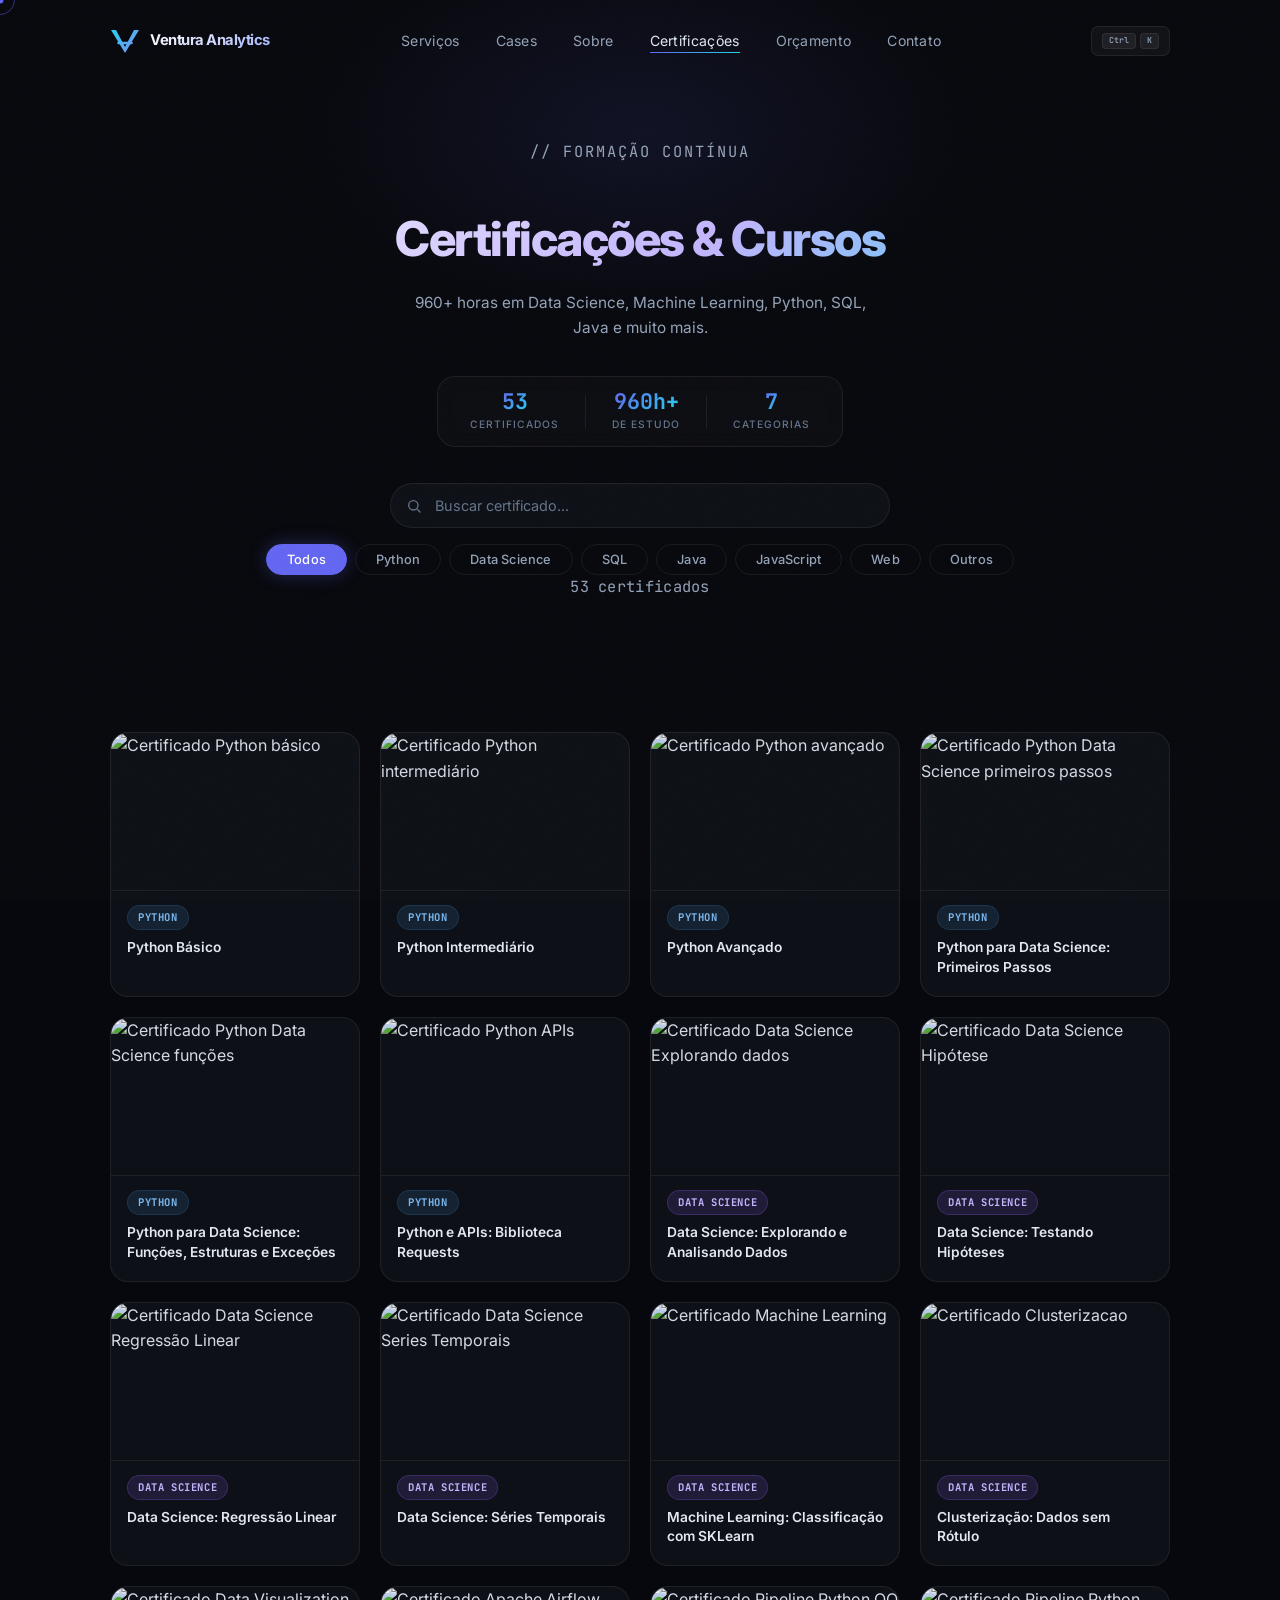
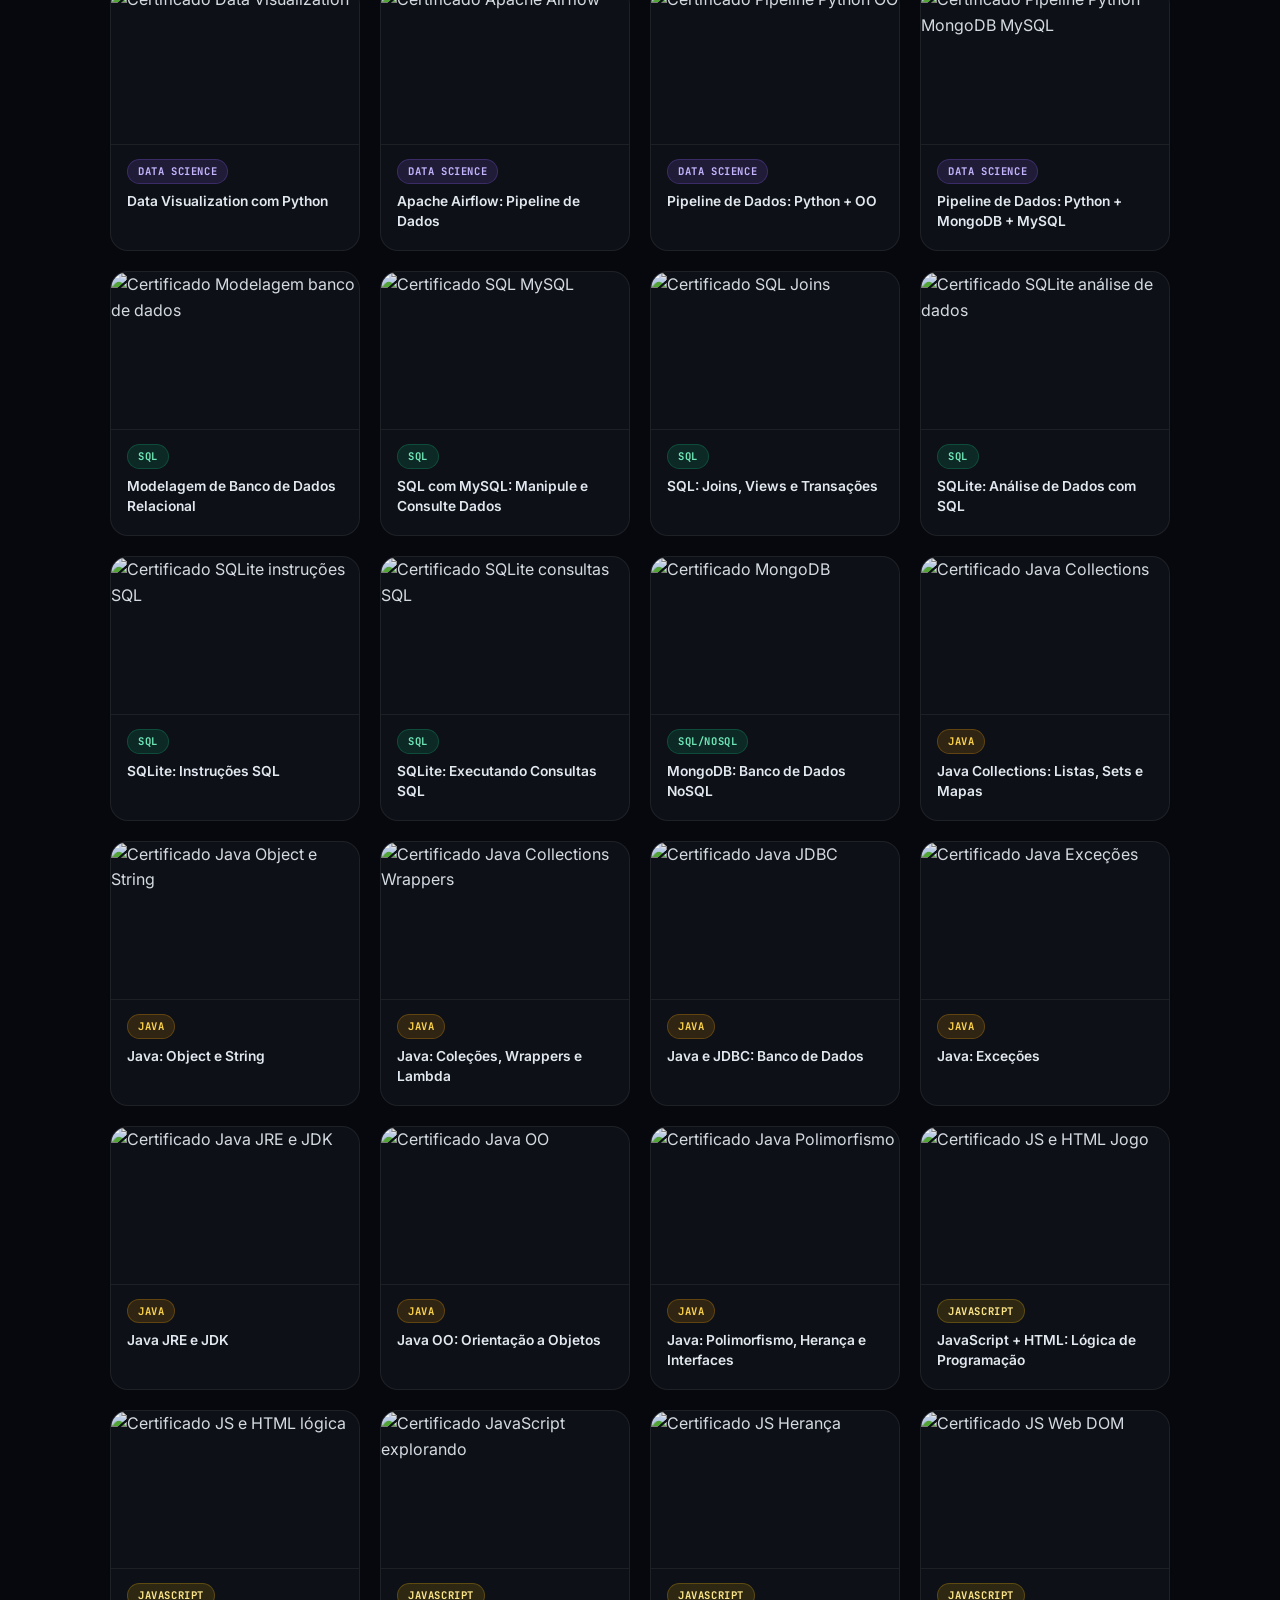
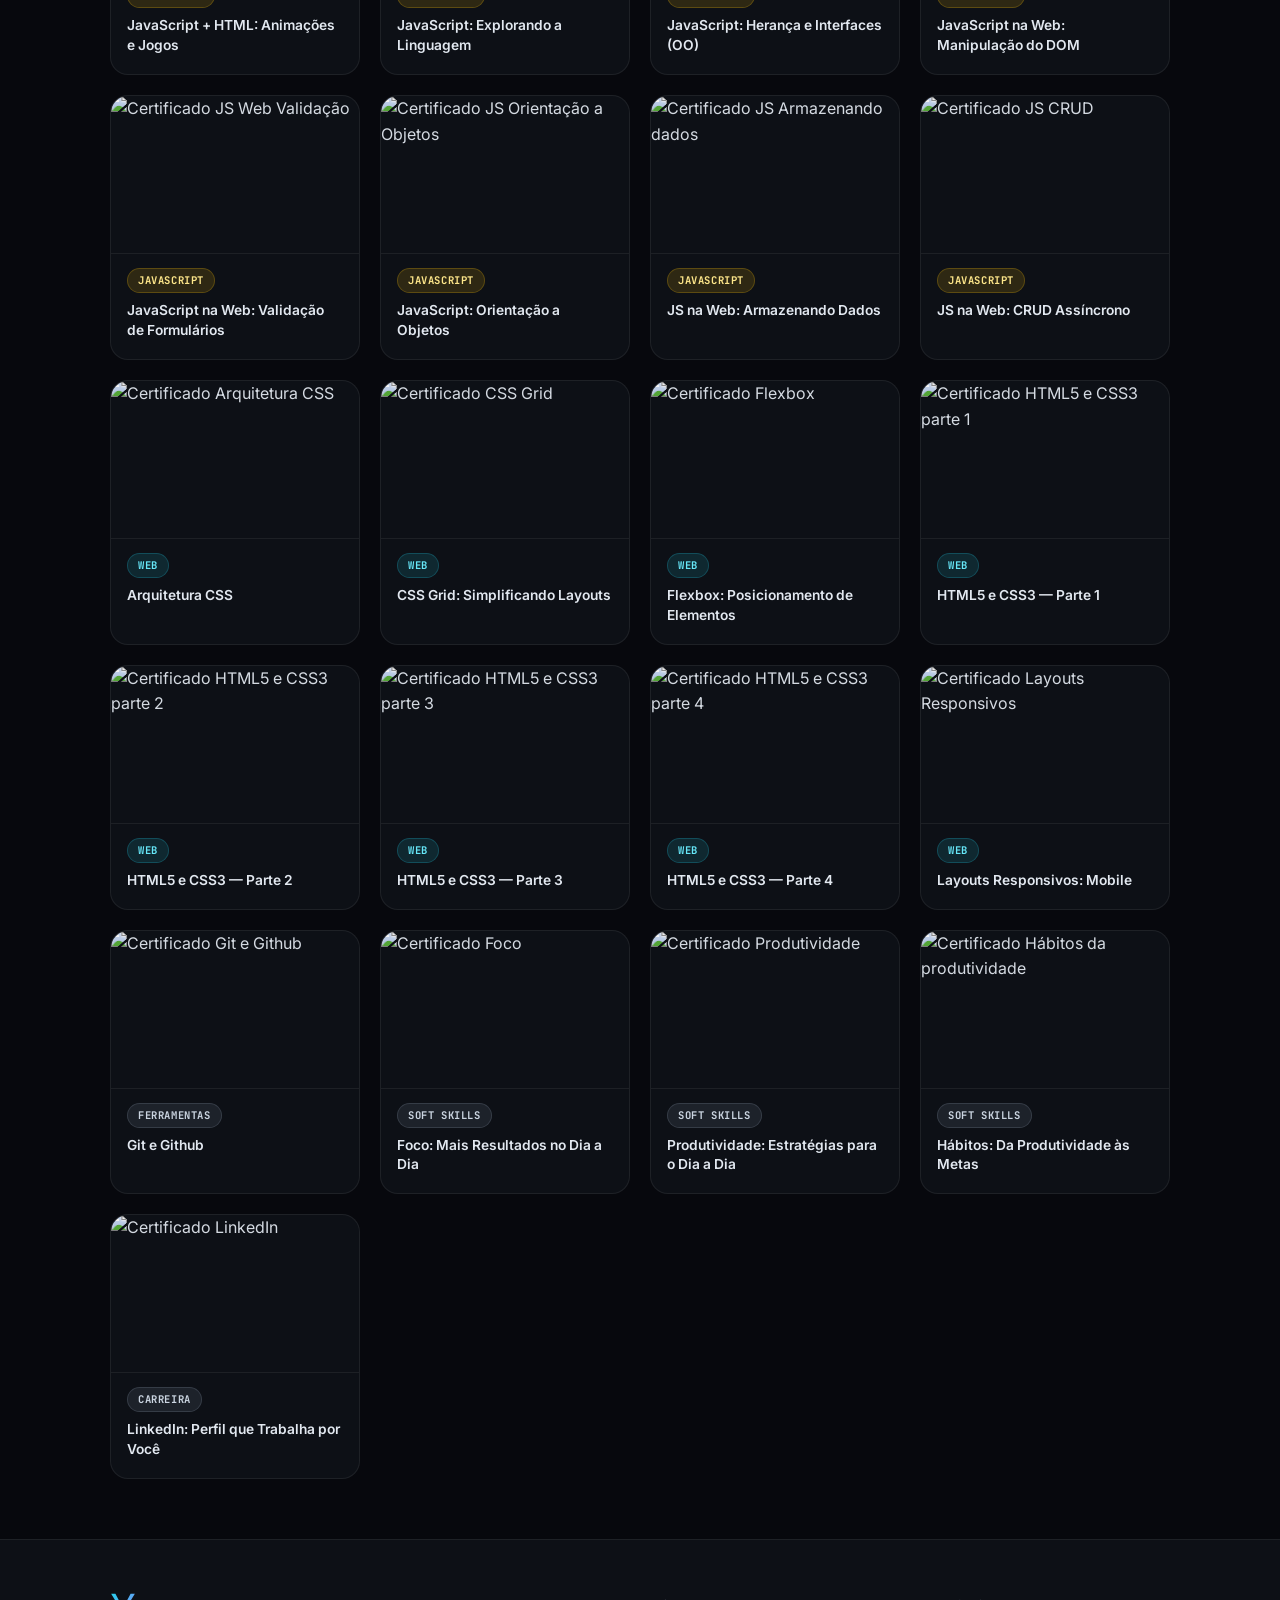
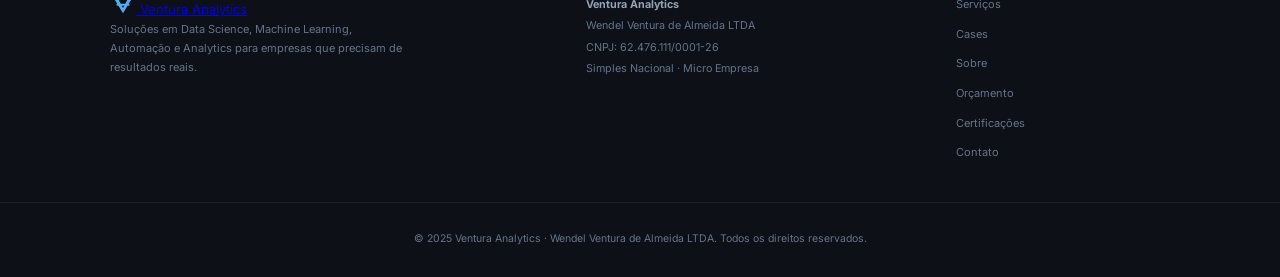
==== commit a6aecc1a: "Site v3: terminal interativo, command palette, pipeline animado e página de cursos renovada - Rede d" ====
--- a/cursos.html
+++ b/cursos.html
@@ -5,14 +5,16 @@
     <meta name="viewport" content="width=device-width, initial-scale=1.0">
     <meta name="description" content="Certificações e cursos concluídos pela Ventura Analytics — 960+ horas em Data Science, Python, SQL, Machine Learning e muito mais.">
     <title>Certificações & Cursos | Ventura Analytics</title>
+    <link rel="icon" type="image/svg+xml" href="data:image/svg+xml,%3Csvg xmlns='http://www.w3.org/2000/svg' viewBox='0 0 30 26'%3E%3Cdefs%3E%3ClinearGradient id='g' x1='0' y1='0' x2='30' y2='26' gradientUnits='userSpaceOnUse'%3E%3Cstop offset='0' stop-color='%2322d3ee'/%3E%3Cstop offset='1' stop-color='%23818cf8'/%3E%3C/linearGradient%3E%3C/defs%3E%3Cpath d='M1 2L15 25L29 2H24L15 19L6 2H1Z' fill='url(%23g)'/%3E%3Cline x1='8.5' y1='15' x2='21.5' y2='15' stroke='url(%23g)' stroke-width='2.5' stroke-linecap='round'/%3E%3C/svg%3E">
     <link rel="stylesheet" href="style.css">
     <link rel="stylesheet" href="cursos.css">
     <link rel="preconnect" href="https://fonts.googleapis.com">
     <link rel="preconnect" href="https://fonts.gstatic.com" crossorigin>
-    <link href="https://fonts.googleapis.com/css2?family=Inter:wght@300;400;500;600;700;800&display=swap" rel="stylesheet">
+    <link href="https://fonts.googleapis.com/css2?family=Inter:wght@300;400;500;600;700;800&family=JetBrains+Mono:wght@400;500;600&display=swap" rel="stylesheet">
 </head>
 <body>
 
+    <div class="scroll-progress" id="scroll-progress"></div>
     <div class="cursor" id="cursor"></div>
     <div class="cursor-follower" id="cursor-follower"></div>
     <button class="back-top" id="back-top" aria-label="Voltar ao topo">↑</button>
@@ -45,16 +47,28 @@
                 <li><a href="index.html#orcamento">Orçamento</a></li>
                 <li><a href="index.html#contato">Contato</a></li>
             </ul>
+            <button class="cmdk-chip" id="cmdk-chip" aria-label="Abrir busca rápida" title="Busca rápida (Ctrl+K)">
+                <span class="cmdk-key">Ctrl</span><span class="cmdk-key">K</span>
+            </button>
         </nav>
     </header>
 
     <section class="cursos-hero">
+        <p class="cursos-eyebrow">// formação contínua</p>
         <h1>Certificações & Cursos</h1>
         <p>960+ horas em Data Science, Machine Learning, Python, SQL, Java e muito mais.</p>
 
+        <div class="cursos-stats">
+            <div class="cstat"><span class="cstat-val" data-count="53" data-suffix="">53</span><span class="cstat-label">Certificados</span></div>
+            <div class="cstat-divider"></div>
+            <div class="cstat"><span class="cstat-val" data-count="960" data-suffix="h+">960h+</span><span class="cstat-label">de Estudo</span></div>
+            <div class="cstat-divider"></div>
+            <div class="cstat"><span class="cstat-val" data-count="7" data-suffix="">7</span><span class="cstat-label">Categorias</span></div>
+        </div>
+
         <div class="cursos-controles">
             <div class="search-wrapper">
-                <span class="search-icon">🔍</span>
+                <span class="search-icon"><svg viewBox="0 0 24 24" fill="none" stroke="currentColor" stroke-width="2" stroke-linecap="round"><circle cx="11" cy="11" r="7"/><path d="M21 21l-4.3-4.3"/></svg></span>
                 <input type="text" id="busca-input" placeholder="Buscar certificado..." oninput="filtrarCursos()" />
             </div>
             <div class="filtros-categoria" id="filtros">
@@ -75,267 +89,267 @@
         <div class="cursos-grid" id="cursos-grid">
 
             <div class="curso-card" data-cat="python" data-titulo="Python básico" onclick="openModal('python-basico')">
-                <img src="certificados_img/python basico_pagina_1.jpg" alt="Certificado Python básico">
+                <img loading="lazy" src="certificados_img/python basico_pagina_1.jpg" alt="Certificado Python básico">
                 <div class="curso-info"><span class="curso-tag tag-python">Python</span><h3>Python Básico</h3></div>
             </div>
 
             <div class="curso-card" data-cat="python" data-titulo="Python intermediário" onclick="openModal('python-intermediario')">
-                <img src="certificados_img/python intermediario_pagina_1.jpg" alt="Certificado Python intermediário">
+                <img loading="lazy" src="certificados_img/python intermediario_pagina_1.jpg" alt="Certificado Python intermediário">
                 <div class="curso-info"><span class="curso-tag tag-python">Python</span><h3>Python Intermediário</h3></div>
             </div>
 
             <div class="curso-card" data-cat="python" data-titulo="Python avançado" onclick="openModal('python-avancado')">
-                <img src="certificados_img/Python avançado_pagina_1.jpg" alt="Certificado Python avançado">
+                <img loading="lazy" src="certificados_img/Python avançado_pagina_1.jpg" alt="Certificado Python avançado">
                 <div class="curso-info"><span class="curso-tag tag-python">Python</span><h3>Python Avançado</h3></div>
             </div>
 
             <div class="curso-card" data-cat="python" data-titulo="Python para Data Science primeiros passos" onclick="openModal('python-ds1')">
-                <img src="certificados_img/Python para Data Science primeiros passos_pagina_1.jpg" alt="Certificado Python Data Science primeiros passos">
+                <img loading="lazy" src="certificados_img/Python para Data Science primeiros passos_pagina_1.jpg" alt="Certificado Python Data Science primeiros passos">
                 <div class="curso-info"><span class="curso-tag tag-python">Python</span><h3>Python para Data Science: Primeiros Passos</h3></div>
             </div>
 
             <div class="curso-card" data-cat="python" data-titulo="Python para Data Science funções estruturas dados exceções" onclick="openModal('python-ds2')">
-                <img src="certificados_img/Python para Data Science trabalhando com funções, estruturas de dados e exceções_pagina_1.jpg" alt="Certificado Python Data Science funções">
+                <img loading="lazy" src="certificados_img/Python para Data Science trabalhando com funções, estruturas de dados e exceções_pagina_1.jpg" alt="Certificado Python Data Science funções">
                 <div class="curso-info"><span class="curso-tag tag-python">Python</span><h3>Python para Data Science: Funções, Estruturas e Exceções</h3></div>
             </div>
 
             <div class="curso-card" data-cat="python" data-titulo="Python e APIs conhecendo a biblioteca Requests" onclick="openModal('python-requests')">
-                <img src="certificados_img/Python e APIs conhecendo a biblioteca Requests_pagina_1.jpg" alt="Certificado Python APIs">
+                <img loading="lazy" src="certificados_img/Python e APIs conhecendo a biblioteca Requests_pagina_1.jpg" alt="Certificado Python APIs">
                 <div class="curso-info"><span class="curso-tag tag-python">Python</span><h3>Python e APIs: Biblioteca Requests</h3></div>
             </div>
 
             <div class="curso-card" data-cat="data-science" data-titulo="Data Science explorando e analisando dados" onclick="openModal('ds-explorando')">
-                <img src="certificados_img/Data Science explorando e analisando dados_pagina_1.jpg" alt="Certificado Data Science Explorando dados">
+                <img loading="lazy" src="certificados_img/Data Science explorando e analisando dados_pagina_1.jpg" alt="Certificado Data Science Explorando dados">
                 <div class="curso-info"><span class="curso-tag tag-ds">Data Science</span><h3>Data Science: Explorando e Analisando Dados</h3></div>
             </div>
 
             <div class="curso-card" data-cat="data-science" data-titulo="Data Science testando hipótese" onclick="openModal('ds-hipotese')">
-                <img src="certificados_img/Data Science testando hipótese_pagina_1.jpg" alt="Certificado Data Science Hipótese">
+                <img loading="lazy" src="certificados_img/Data Science testando hipótese_pagina_1.jpg" alt="Certificado Data Science Hipótese">
                 <div class="curso-info"><span class="curso-tag tag-ds">Data Science</span><h3>Data Science: Testando Hipóteses</h3></div>
             </div>
 
             <div class="curso-card" data-cat="data-science" data-titulo="Data Science testando relações com Regressão Linear" onclick="openModal('ds-regressao')">
-                <img src="certificados_img/Data Science testando relações com Regressão Linear_pagina_1.jpg" alt="Certificado Data Science Regressão Linear">
+                <img loading="lazy" src="certificados_img/Data Science testando relações com Regressão Linear_pagina_1.jpg" alt="Certificado Data Science Regressão Linear">
                 <div class="curso-info"><span class="curso-tag tag-ds">Data Science</span><h3>Data Science: Regressão Linear</h3></div>
             </div>
 
             <div class="curso-card" data-cat="data-science" data-titulo="Data Science analisando e prevendo séries temporais" onclick="openModal('ds-series-temporais')">
-                <img src="certificados_img/Data Science analisando e prevendo séries temporais_pagina_1.jpg" alt="Certificado Data Science Series Temporais">
+                <img loading="lazy" src="certificados_img/Data Science analisando e prevendo séries temporais_pagina_1.jpg" alt="Certificado Data Science Series Temporais">
                 <div class="curso-info"><span class="curso-tag tag-ds">Data Science</span><h3>Data Science: Séries Temporais</h3></div>
             </div>
 
             <div class="curso-card" data-cat="data-science" data-titulo="Machine Learning classificação SKLearn" onclick="openModal('ml-classificacao')">
-                <img src="certificados_img/Machine Learning classificação com SKLearn_pagina_1.jpg" alt="Certificado Machine Learning">
+                <img loading="lazy" src="certificados_img/Machine Learning classificação com SKLearn_pagina_1.jpg" alt="Certificado Machine Learning">
                 <div class="curso-info"><span class="curso-tag tag-ds">Data Science</span><h3>Machine Learning: Classificação com SKLearn</h3></div>
             </div>
 
             <div class="curso-card" data-cat="data-science" data-titulo="Clusterização lidando com dados sem rótulo" onclick="openModal('clusterizacao')">
-                <img src="certificados_img/Clusterizacao lidando com dados sem rotulo_pagina_1.jpg" alt="Certificado Clusterizacao">
+                <img loading="lazy" src="certificados_img/Clusterizacao lidando com dados sem rotulo_pagina_1.jpg" alt="Certificado Clusterizacao">
                 <div class="curso-info"><span class="curso-tag tag-ds">Data Science</span><h3>Clusterização: Dados sem Rótulo</h3></div>
             </div>
 
             <div class="curso-card" data-cat="data-science" data-titulo="Data Visualization criando gráficos com bibliotecas Python" onclick="openModal('data-viz')">
-                <img src="certificados_img/Data Visualization criando gráficos com bibliotecas Python_pagina_1.jpg" alt="Certificado Data Visualization">
+                <img loading="lazy" src="certificados_img/Data Visualization criando gráficos com bibliotecas Python_pagina_1.jpg" alt="Certificado Data Visualization">
                 <div class="curso-info"><span class="curso-tag tag-ds">Data Science</span><h3>Data Visualization com Python</h3></div>
             </div>
 
             <div class="curso-card" data-cat="data-science" data-titulo="Apache Airflow orquestrando pipeline de dados" onclick="openModal('apache-airflow')">
-                <img src="certificados_img/Apache Airflow orquestrando seu primeiro pipeline de dados_pagina_1.jpg" alt="Certificado Apache Airflow">
+                <img loading="lazy" src="certificados_img/Apache Airflow orquestrando seu primeiro pipeline de dados_pagina_1.jpg" alt="Certificado Apache Airflow">
                 <div class="curso-info"><span class="curso-tag tag-ds">Data Science</span><h3>Apache Airflow: Pipeline de Dados</h3></div>
             </div>
 
             <div class="curso-card" data-cat="data-science" data-titulo="Pipeline de dados combinando Python e orientação a objeto" onclick="openModal('pipeline-python-poo')">
-                <img src="certificados_img/Pipeline de dados combinando Python e orientação a objeto_pagina_1.jpg" alt="Certificado Pipeline Python OO">
+                <img loading="lazy" src="certificados_img/Pipeline de dados combinando Python e orientação a objeto_pagina_1.jpg" alt="Certificado Pipeline Python OO">
                 <div class="curso-info"><span class="curso-tag tag-ds">Data Science</span><h3>Pipeline de Dados: Python + OO</h3></div>
             </div>
 
             <div class="curso-card" data-cat="data-science" data-titulo="Pipeline de dados integrando Python com MongoDB e MySQL" onclick="openModal('pipeline-mongo-mysql')">
-                <img src="certificados_img/Pipeline de dados integrando Python com MongoDB e MySQL_pagina_1.jpg" alt="Certificado Pipeline Python MongoDB MySQL">
+                <img loading="lazy" src="certificados_img/Pipeline de dados integrando Python com MongoDB e MySQL_pagina_1.jpg" alt="Certificado Pipeline Python MongoDB MySQL">
                 <div class="curso-info"><span class="curso-tag tag-ds">Data Science</span><h3>Pipeline de Dados: Python + MongoDB + MySQL</h3></div>
             </div>
 
             <div class="curso-card" data-cat="sql" data-titulo="Modelagem de banco de dados relacional entendendo SQL" onclick="openModal('modelagem-sql')">
-                <img src="certificados_img/Modelagem de banco de dados relacional entendendo SQL_pagina_1.jpg" alt="Certificado Modelagem banco de dados">
+                <img loading="lazy" src="certificados_img/Modelagem de banco de dados relacional entendendo SQL_pagina_1.jpg" alt="Certificado Modelagem banco de dados">
                 <div class="curso-info"><span class="curso-tag tag-sql">SQL</span><h3>Modelagem de Banco de Dados Relacional</h3></div>
             </div>
 
             <div class="curso-card" data-cat="sql" data-titulo="SQL com MySQL manipule e consulte dados" onclick="openModal('sql-mysql')">
-                <img src="certificados_img/SQL com MySQL manipule e consulte dados_pagina_1.jpg" alt="Certificado SQL MySQL">
+                <img loading="lazy" src="certificados_img/SQL com MySQL manipule e consulte dados_pagina_1.jpg" alt="Certificado SQL MySQL">
                 <div class="curso-info"><span class="curso-tag tag-sql">SQL</span><h3>SQL com MySQL: Manipule e Consulte Dados</h3></div>
             </div>
 
             <div class="curso-card" data-cat="sql" data-titulo="Realizando consultas com SQL Joins Views e transações" onclick="openModal('sql-joins')">
-                <img src="certificados_img/Realizando consultas com SQL Joins, Views e transações_pagina_1.jpg" alt="Certificado SQL Joins">
+                <img loading="lazy" src="certificados_img/Realizando consultas com SQL Joins, Views e transações_pagina_1.jpg" alt="Certificado SQL Joins">
                 <div class="curso-info"><span class="curso-tag tag-sql">SQL</span><h3>SQL: Joins, Views e Transações</h3></div>
             </div>
 
             <div class="curso-card" data-cat="sql" data-titulo="SQLite online análise de dados com SQL" onclick="openModal('sqlite-analise')">
-                <img src="certificados_img/SQLite online análise de dados com SQL_pagina_1.jpg" alt="Certificado SQLite análise de dados">
+                <img loading="lazy" src="certificados_img/SQLite online análise de dados com SQL_pagina_1.jpg" alt="Certificado SQLite análise de dados">
                 <div class="curso-info"><span class="curso-tag tag-sql">SQL</span><h3>SQLite: Análise de Dados com SQL</h3></div>
             </div>
 
             <div class="curso-card" data-cat="sql" data-titulo="SQLite online conhecendo instruções SQL" onclick="openModal('sqlite-instrucoes')">
-                <img src="certificados_img/SQLite online conhecendo instruções SQL_pagina_1.jpg" alt="Certificado SQLite instruções SQL">
+                <img loading="lazy" src="certificados_img/SQLite online conhecendo instruções SQL_pagina_1.jpg" alt="Certificado SQLite instruções SQL">
                 <div class="curso-info"><span class="curso-tag tag-sql">SQL</span><h3>SQLite: Instruções SQL</h3></div>
             </div>
 
             <div class="curso-card" data-cat="sql" data-titulo="SQLite Online executando consultas SQL" onclick="openModal('sqlite-consultas')">
-                <img src="certificados_img/SQLite Online executando consultas SQL_pagina_1.jpg" alt="Certificado SQLite consultas SQL">
+                <img loading="lazy" src="certificados_img/SQLite Online executando consultas SQL_pagina_1.jpg" alt="Certificado SQLite consultas SQL">
                 <div class="curso-info"><span class="curso-tag tag-sql">SQL</span><h3>SQLite: Executando Consultas SQL</h3></div>
             </div>
 
             <div class="curso-card" data-cat="sql" data-titulo="MongoDB conhecendo um banco de dados NoSQL" onclick="openModal('mongodb')">
-                <img src="certificados_img/MongoDB conhecendo um banco de dados NoSQL_pagina_1.jpg" alt="Certificado MongoDB">
+                <img loading="lazy" src="certificados_img/MongoDB conhecendo um banco de dados NoSQL_pagina_1.jpg" alt="Certificado MongoDB">
                 <div class="curso-info"><span class="curso-tag tag-sql">SQL/NoSQL</span><h3>MongoDB: Banco de Dados NoSQL</h3></div>
             </div>
 
             <div class="curso-card" data-cat="java" data-titulo="Java Collections Dominando Listas Sets e Mapas" onclick="openModal('java-collections')">
-                <img src="certificados_img/Java Collections Dominando Listas, Sets e Mapas_pagina_1.jpg" alt="Certificado Java Collections">
+                <img loading="lazy" src="certificados_img/Java Collections Dominando Listas, Sets e Mapas_pagina_1.jpg" alt="Certificado Java Collections">
                 <div class="curso-info"><span class="curso-tag tag-java">Java</span><h3>Java Collections: Listas, Sets e Mapas</h3></div>
             </div>
 
             <div class="curso-card" data-cat="java" data-titulo="Java e java.lang programe com a classe Object e String" onclick="openModal('java-object-string')">
-                <img src="certificados_img/Java e java.lang programe com a classe Object e String_pagina_1.jpg" alt="Certificado Java Object e String">
+                <img loading="lazy" src="certificados_img/Java e java.lang programe com a classe Object e String_pagina_1.jpg" alt="Certificado Java Object e String">
                 <div class="curso-info"><span class="curso-tag tag-java">Java</span><h3>Java: Object e String</h3></div>
             </div>
 
             <div class="curso-card" data-cat="java" data-titulo="Java e java.util Coleções Wrappers e Lambda expressions" onclick="openModal('java-util')">
-                <img src="certificados_img/Java e java.util Coleções, Wrappers e Lambda expressions_pagina_1.jpg" alt="Certificado Java Collections Wrappers">
+                <img loading="lazy" src="certificados_img/Java e java.util Coleções, Wrappers e Lambda expressions_pagina_1.jpg" alt="Certificado Java Collections Wrappers">
                 <div class="curso-info"><span class="curso-tag tag-java">Java</span><h3>Java: Coleções, Wrappers e Lambda</h3></div>
             </div>
 
             <div class="curso-card" data-cat="java" data-titulo="Java e JDBC trabalhando com um banco de dados" onclick="openModal('java-jdbc')">
-                <img src="certificados_img/Java e JDBC trabalhando com um banco de dados_pagina_1.jpg" alt="Certificado Java JDBC">
+                <img loading="lazy" src="certificados_img/Java e JDBC trabalhando com um banco de dados_pagina_1.jpg" alt="Certificado Java JDBC">
                 <div class="curso-info"><span class="curso-tag tag-java">Java</span><h3>Java e JDBC: Banco de Dados</h3></div>
             </div>
 
             <div class="curso-card" data-cat="java" data-titulo="Java Exceções aprenda a criar lançar e controlar exceções" onclick="openModal('java-excecoes')">
-                <img src="certificados_img/Java Exceções aprenda a criar, lançar e controlar exceções_pagina_1.jpg" alt="Certificado Java Exceções">
+                <img loading="lazy" src="certificados_img/Java Exceções aprenda a criar, lançar e controlar exceções_pagina_1.jpg" alt="Certificado Java Exceções">
                 <div class="curso-info"><span class="curso-tag tag-java">Java</span><h3>Java: Exceções</h3></div>
             </div>
 
             <div class="curso-card" data-cat="java" data-titulo="Java JRE e JDK compile e execute o seu programa" onclick="openModal('java-jre-jdk')">
-                <img src="certificados_img/Java JRE e JDK compile e execute o seu programa_pagina_1.jpg" alt="Certificado Java JRE e JDK">
+                <img loading="lazy" src="certificados_img/Java JRE e JDK compile e execute o seu programa_pagina_1.jpg" alt="Certificado Java JRE e JDK">
                 <div class="curso-info"><span class="curso-tag tag-java">Java</span><h3>Java JRE e JDK</h3></div>
             </div>
 
             <div class="curso-card" data-cat="java" data-titulo="Java OO entendendo a Orientação a Objetos" onclick="openModal('java-oo')">
-                <img src="certificados_img/Java OO entendendo a Orientação a Objetos_pagina_1.jpg" alt="Certificado Java OO">
+                <img loading="lazy" src="certificados_img/Java OO entendendo a Orientação a Objetos_pagina_1.jpg" alt="Certificado Java OO">
                 <div class="curso-info"><span class="curso-tag tag-java">Java</span><h3>Java OO: Orientação a Objetos</h3></div>
             </div>
 
             <div class="curso-card" data-cat="java" data-titulo="Java Polimorfismo entenda herança e interfaces" onclick="openModal('java-polimorfismo')">
-                <img src="certificados_img/Java Polimorfismo entenda herança e interfaces_pagina_1.jpg" alt="Certificado Java Polimorfismo">
+                <img loading="lazy" src="certificados_img/Java Polimorfismo entenda herança e interfaces_pagina_1.jpg" alt="Certificado Java Polimorfismo">
                 <div class="curso-info"><span class="curso-tag tag-java">Java</span><h3>Java: Polimorfismo, Herança e Interfaces</h3></div>
             </div>
 
             <div class="curso-card" data-cat="javascript" data-titulo="JavaScript e HTML desenvolva um jogo e pratique lógica de programação" onclick="openModal('js-logica1')">
-                <img src="certificados_img/JavaScript e HTML desenvolva um jogo e pratique lógica de programação_pagina_1.jpg" alt="Certificado JS e HTML Jogo">
+                <img loading="lazy" src="certificados_img/JavaScript e HTML desenvolva um jogo e pratique lógica de programação_pagina_1.jpg" alt="Certificado JS e HTML Jogo">
                 <div class="curso-info"><span class="curso-tag tag-js">JavaScript</span><h3>JavaScript + HTML: Lógica de Programação</h3></div>
             </div>
 
             <div class="curso-card" data-cat="javascript" data-titulo="JavaScript e HTML pratique lógica com desenhos animações e um jogo" onclick="openModal('js-logica2')">
-                <img src="certificados_img/JavaScript e HTML pratique lógica com desenhos, animações e um jogo_pagina_1.jpg" alt="Certificado JS e HTML lógica">
+                <img loading="lazy" src="certificados_img/JavaScript e HTML pratique lógica com desenhos, animações e um jogo_pagina_1.jpg" alt="Certificado JS e HTML lógica">
                 <div class="curso-info"><span class="curso-tag tag-js">JavaScript</span><h3>JavaScript + HTML: Animações e Jogos</h3></div>
             </div>
 
             <div class="curso-card" data-cat="javascript" data-titulo="JavaScript explorando a linguagem" onclick="openModal('js-linguagem')">
-                <img src="certificados_img/JavaScript explorando a linguagem_pagina_1.jpg" alt="Certificado JavaScript explorando">
+                <img loading="lazy" src="certificados_img/JavaScript explorando a linguagem_pagina_1.jpg" alt="Certificado JavaScript explorando">
                 <div class="curso-info"><span class="curso-tag tag-js">JavaScript</span><h3>JavaScript: Explorando a Linguagem</h3></div>
             </div>
 
             <div class="curso-card" data-cat="javascript" data-titulo="JavaScript interfaces e Herança em Orientação a Objetos" onclick="openModal('js-interfaces')">
-                <img src="certificados_img/JavaScript interfaces e Herança em Orientação a Objetos_pagina_1.jpg" alt="Certificado JS Herança">
+                <img loading="lazy" src="certificados_img/JavaScript interfaces e Herança em Orientação a Objetos_pagina_1.jpg" alt="Certificado JS Herança">
                 <div class="curso-info"><span class="curso-tag tag-js">JavaScript</span><h3>JavaScript: Herança e Interfaces (OO)</h3></div>
             </div>
 
             <div class="curso-card" data-cat="javascript" data-titulo="JavaScript na Web manipule o DOM com JavaScript" onclick="openModal('js-dom')">
-                <img src="certificados_img/JavaScript na Web manipule o DOM com JavaScript_pagina_1.jpg" alt="Certificado JS Web DOM">
+                <img loading="lazy" src="certificados_img/JavaScript na Web manipule o DOM com JavaScript_pagina_1.jpg" alt="Certificado JS Web DOM">
                 <div class="curso-info"><span class="curso-tag tag-js">JavaScript</span><h3>JavaScript na Web: Manipulação do DOM</h3></div>
             </div>
 
             <div class="curso-card" data-cat="javascript" data-titulo="JavaScript na Web validação de Formulários e HTML5" onclick="openModal('js-formularios')">
-                <img src="certificados_img/JavaScript na Web validação de Formulários e HTML5_pagina_1.jpg" alt="Certificado JS Web Validação">
+                <img loading="lazy" src="certificados_img/JavaScript na Web validação de Formulários e HTML5_pagina_1.jpg" alt="Certificado JS Web Validação">
                 <div class="curso-info"><span class="curso-tag tag-js">JavaScript</span><h3>JavaScript na Web: Validação de Formulários</h3></div>
             </div>
 
             <div class="curso-card" data-cat="javascript" data-titulo="JavaScript programando a Orientação a Objetos" onclick="openModal('js-poo')">
-                <img src="certificados_img/JavaScript programando a Orientação a Objetos_pagina_1.jpg" alt="Certificado JS Orientação a Objetos">
+                <img loading="lazy" src="certificados_img/JavaScript programando a Orientação a Objetos_pagina_1.jpg" alt="Certificado JS Orientação a Objetos">
                 <div class="curso-info"><span class="curso-tag tag-js">JavaScript</span><h3>JavaScript: Orientação a Objetos</h3></div>
             </div>
 
             <div class="curso-card" data-cat="javascript" data-titulo="JS na Web Armazenando dados no navegador" onclick="openModal('js-storage')">
-                <img src="certificados_img/JS na Web Armazenando dados no navegador_pagina_1.jpg" alt="Certificado JS Armazenando dados">
+                <img loading="lazy" src="certificados_img/JS na Web Armazenando dados no navegador_pagina_1.jpg" alt="Certificado JS Armazenando dados">
                 <div class="curso-info"><span class="curso-tag tag-js">JavaScript</span><h3>JS na Web: Armazenando Dados</h3></div>
             </div>
 
             <div class="curso-card" data-cat="javascript" data-titulo="JS na web CRUD com JavaScript assíncrono" onclick="openModal('js-crud')">
-                <img src="certificados_img/JS na web CRUD com JavaScript assíncrono_pagina_1.jpg" alt="Certificado JS CRUD">
+                <img loading="lazy" src="certificados_img/JS na web CRUD com JavaScript assíncrono_pagina_1.jpg" alt="Certificado JS CRUD">
                 <div class="curso-info"><span class="curso-tag tag-js">JavaScript</span><h3>JS na Web: CRUD Assíncrono</h3></div>
             </div>
 
             <div class="curso-card" data-cat="web" data-titulo="Arquitetura CSS descomplicando os problemas" onclick="openModal('arquitetura-css')">
-                <img src="certificados_img/Arquitetura CSS descomplicando os problemas_pagina_1.jpg" alt="Certificado Arquitetura CSS">
+                <img loading="lazy" src="certificados_img/Arquitetura CSS descomplicando os problemas_pagina_1.jpg" alt="Certificado Arquitetura CSS">
                 <div class="curso-info"><span class="curso-tag tag-web">Web</span><h3>Arquitetura CSS</h3></div>
             </div>
 
             <div class="curso-card" data-cat="web" data-titulo="CSS Grid simplificando layouts" onclick="openModal('css-grid')">
-                <img src="certificados_img/CSS Grid simplificando layouts_pagina_1.jpg" alt="Certificado CSS Grid">
+                <img loading="lazy" src="certificados_img/CSS Grid simplificando layouts_pagina_1.jpg" alt="Certificado CSS Grid">
                 <div class="curso-info"><span class="curso-tag tag-web">Web</span><h3>CSS Grid: Simplificando Layouts</h3></div>
             </div>
 
             <div class="curso-card" data-cat="web" data-titulo="Flexbox posicione elementos na tela" onclick="openModal('flexbox')">
-                <img src="certificados_img/Flexbox posicione elementos na tela_pagina_1.jpg" alt="Certificado Flexbox">
+                <img loading="lazy" src="certificados_img/Flexbox posicione elementos na tela_pagina_1.jpg" alt="Certificado Flexbox">
                 <div class="curso-info"><span class="curso-tag tag-web">Web</span><h3>Flexbox: Posicionamento de Elementos</h3></div>
             </div>
 
             <div class="curso-card" data-cat="web" data-titulo="HTML5 e CSS3 parte 1 crie uma página da Web" onclick="openModal('html-css1')">
-                <img src="certificados_img/HTML5 e CSS3 parte 1 crie uma página da Web_pagina_1.jpg" alt="Certificado HTML5 e CSS3 parte 1">
+                <img loading="lazy" src="certificados_img/HTML5 e CSS3 parte 1 crie uma página da Web_pagina_1.jpg" alt="Certificado HTML5 e CSS3 parte 1">
                 <div class="curso-info"><span class="curso-tag tag-web">Web</span><h3>HTML5 e CSS3 — Parte 1</h3></div>
             </div>
 
             <div class="curso-card" data-cat="web" data-titulo="HTML5 e CSS3 parte 2 posicionamento listas e navegação" onclick="openModal('html-css2')">
-                <img src="certificados_img/HTML5 e CSS3 parte 2 posicionamento, listas e navegação_pagina_1.jpg" alt="Certificado HTML5 e CSS3 parte 2">
+                <img loading="lazy" src="certificados_img/HTML5 e CSS3 parte 2 posicionamento, listas e navegação_pagina_1.jpg" alt="Certificado HTML5 e CSS3 parte 2">
                 <div class="curso-info"><span class="curso-tag tag-web">Web</span><h3>HTML5 e CSS3 — Parte 2</h3></div>
             </div>
 
             <div class="curso-card" data-cat="web" data-titulo="HTML5 e CSS3 parte 3 trabalhando com formulários e tabelas" onclick="openModal('html-css3')">
-                <img src="certificados_img/HTML5 e CSS3 parte 3 trabalhando com formulários e tabelas_pagina_1.jpg" alt="Certificado HTML5 e CSS3 parte 3">
+                <img loading="lazy" src="certificados_img/HTML5 e CSS3 parte 3 trabalhando com formulários e tabelas_pagina_1.jpg" alt="Certificado HTML5 e CSS3 parte 3">
                 <div class="curso-info"><span class="curso-tag tag-web">Web</span><h3>HTML5 e CSS3 — Parte 3</h3></div>
             </div>
 
             <div class="curso-card" data-cat="web" data-titulo="HTML5 e CSS3 parte 4 avançando no CSS" onclick="openModal('html-css4')">
-                <img src="certificados_img/HTML5 e CSS3 parte 4 avançando no CSS_pagina_1.jpg" alt="Certificado HTML5 e CSS3 parte 4">
+                <img loading="lazy" src="certificados_img/HTML5 e CSS3 parte 4 avançando no CSS_pagina_1.jpg" alt="Certificado HTML5 e CSS3 parte 4">
                 <div class="curso-info"><span class="curso-tag tag-web">Web</span><h3>HTML5 e CSS3 — Parte 4</h3></div>
             </div>
 
             <div class="curso-card" data-cat="web" data-titulo="Layouts Responsivos trabalhando com layouts mobile" onclick="openModal('layouts-responsivos')">
-                <img src="certificados_img/Layouts Responsivos trabalhando com layouts mobile_pagina_1.jpg" alt="Certificado Layouts Responsivos">
+                <img loading="lazy" src="certificados_img/Layouts Responsivos trabalhando com layouts mobile_pagina_1.jpg" alt="Certificado Layouts Responsivos">
                 <div class="curso-info"><span class="curso-tag tag-web">Web</span><h3>Layouts Responsivos: Mobile</h3></div>
             </div>
 
             <div class="curso-card" data-cat="outros" data-titulo="Git e Github controle e compartilhe seu código" onclick="openModal('git-github')">
-                <img src="certificados_img/Git e Github controle e compartilhe seu código_pagina_1.jpg" alt="Certificado Git e Github">
+                <img loading="lazy" src="certificados_img/Git e Github controle e compartilhe seu código_pagina_1.jpg" alt="Certificado Git e Github">
                 <div class="curso-info"><span class="curso-tag tag-outros">Ferramentas</span><h3>Git e Github</h3></div>
             </div>
 
             <div class="curso-card" data-cat="outros" data-titulo="Foco trazendo mais resultados para o dia a dia" onclick="openModal('foco')">
-                <img src="certificados_img/Foco trazendo mais resultados para o dia a dia_pagina_1.jpg" alt="Certificado Foco">
+                <img loading="lazy" src="certificados_img/Foco trazendo mais resultados para o dia a dia_pagina_1.jpg" alt="Certificado Foco">
                 <div class="curso-info"><span class="curso-tag tag-outros">Soft Skills</span><h3>Foco: Mais Resultados no Dia a Dia</h3></div>
             </div>
 
             <div class="curso-card" data-cat="outros" data-titulo="Produtividade parte 1 estratégias para o dia a dia" onclick="openModal('produtividade')">
-                <img src="certificados_img/Produtividade parte 1 estratégias para o dia a dia_pagina_1.jpg" alt="Certificado Produtividade">
+                <img loading="lazy" src="certificados_img/Produtividade parte 1 estratégias para o dia a dia_pagina_1.jpg" alt="Certificado Produtividade">
                 <div class="curso-info"><span class="curso-tag tag-outros">Soft Skills</span><h3>Produtividade: Estratégias para o Dia a Dia</h3></div>
             </div>
 
             <div class="curso-card" data-cat="outros" data-titulo="Hábitos da produtividade às metas pessoais" onclick="openModal('habitos')">
-                <img src="certificados_img/Hábitos da produtividade às metas pessoais_pagina_1.jpg" alt="Certificado Hábitos da produtividade">
+                <img loading="lazy" src="certificados_img/Hábitos da produtividade às metas pessoais_pagina_1.jpg" alt="Certificado Hábitos da produtividade">
                 <div class="curso-info"><span class="curso-tag tag-outros">Soft Skills</span><h3>Hábitos: Da Produtividade às Metas</h3></div>
             </div>
 
             <div class="curso-card" data-cat="outros" data-titulo="LinkedIn Como fazer o seu perfil trabalhar para você" onclick="openModal('linkedin')">
-                <img src="certificados_img/LinkedIn Como fazer o seu perfil trabalhar para você_pagina_1.jpg" alt="Certificado LinkedIn">
+                <img loading="lazy" src="certificados_img/LinkedIn Como fazer o seu perfil trabalhar para você_pagina_1.jpg" alt="Certificado LinkedIn">
                 <div class="curso-info"><span class="curso-tag tag-outros">Carreira</span><h3>LinkedIn: Perfil que Trabalha por Você</h3></div>
             </div>
 
@@ -430,6 +444,35 @@
             backTop.classList.toggle('visible', window.scrollY > 400);
         }, { passive: true });
         backTop.addEventListener('click', () => window.scrollTo({ top: 0, behavior: 'smooth' }));
+
+        // Scroll progress
+        const scrollProgress = document.getElementById('scroll-progress');
+        window.addEventListener('scroll', () => {
+            const max = document.documentElement.scrollHeight - window.innerHeight;
+            scrollProgress.style.width = (max > 0 ? (window.scrollY / max) * 100 : 0) + '%';
+        }, { passive: true });
+
+        // Count-up das estatísticas
+        (function() {
+            const io = new IntersectionObserver((entries, obs) => {
+                entries.forEach(entry => {
+                    if (!entry.isIntersecting) return;
+                    obs.unobserve(entry.target);
+                    const el = entry.target;
+                    const target = parseInt(el.dataset.count, 10);
+                    const suffix = el.dataset.suffix || '';
+                    const t0 = performance.now();
+                    (function step(now) {
+                        const p = Math.min((now - t0) / 1400, 1);
+                        const eased = 1 - Math.pow(1 - p, 3);
+                        el.textContent = Math.round(target * eased) + suffix;
+                        if (p < 1) requestAnimationFrame(step);
+                    })(t0);
+                });
+            }, { threshold: 0.4 });
+            document.querySelectorAll('[data-count]').forEach(el => io.observe(el));
+        })();
     </script>
+    <script src="tech.js"></script>
 </body>
 </html>
--- a/style.css
+++ b/style.css
@@ -246,24 +246,27 @@
 }
 
 .hero-conteudo-wrapper.hero-full {
-    display: flex;
-    align-items: center;
-    justify-content: center;
-    text-align: center;
+    display: grid;
+    grid-template-columns: 1.08fr 0.92fr;
+    align-items: center;
+    text-align: left;
+    max-width: 1280px;
+    margin: 0 auto;
 }
 
 .hero-full .hero-texto {
-    padding: 160px 40px 120px;
-    max-width: 800px;
-    align-items: center;
-}
-
-.hero-full .hero-tag { margin: 0 auto 28px; }
-.hero-full .hero-eyebrow { margin: 0 auto 8px; }
-.hero-full h1 { font-size: 4.4em; letter-spacing: -3px; margin-bottom: 24px; }
-.hero-full > .hero-texto > p { text-align: center; margin: 0 auto 28px; }
-.hero-full .hero-skills { justify-content: center; }
-.hero-full .hero-ctas { justify-content: center; }
+    padding: 150px 30px 110px 60px;
+    max-width: 640px;
+    align-items: flex-start;
+}
+
+.hero-full .hero-tag { margin: 0 0 28px; }
+.hero-full .hero-eyebrow { margin: 0 0 8px; }
+.hero-full h1 { font-size: 3.9em; letter-spacing: -2.5px; margin-bottom: 24px; }
+.hero-full > .hero-texto > p { text-align: left; margin: 0 0 28px; }
+.hero-full .hero-skills { justify-content: flex-start; }
+.hero-full .hero-ctas { justify-content: flex-start; }
+.hero-full .hero-metrics { margin: 32px 0 0; }
 
 .hero-texto {
     background: transparent;
@@ -1467,6 +1470,447 @@
     .section-title { font-size: 1.95em; }
 }
 
+/* ── Scroll Progress ──────────────────────────────────────── */
+.scroll-progress {
+    position: fixed;
+    top: 0;
+    left: 0;
+    height: 2px;
+    width: 0;
+    background: linear-gradient(90deg, var(--accent), var(--cyan));
+    z-index: 1000;
+    pointer-events: none;
+    box-shadow: 0 0 8px rgba(99, 102, 241, 0.6);
+}
+
+/* ── Grain / Noise ────────────────────────────────────────── */
+body::before {
+    content: '';
+    position: fixed;
+    inset: 0;
+    z-index: 2000;
+    pointer-events: none;
+    opacity: 0.028;
+    background-image: url("data:image/svg+xml,%3Csvg xmlns='http://www.w3.org/2000/svg' width='160' height='160'%3E%3Cfilter id='n'%3E%3CfeTurbulence type='fractalNoise' baseFrequency='0.85' numOctaves='2'/%3E%3C/filter%3E%3Crect width='100%25' height='100%25' filter='url(%23n)'/%3E%3C/svg%3E");
+}
+
+/* ── Canvas de Partículas (hero) ──────────────────────────── */
+#hero-canvas {
+    position: absolute;
+    inset: 0;
+    width: 100%;
+    height: 100%;
+    pointer-events: none;
+    z-index: 0;
+}
+
+/* ── Terminal do Hero ─────────────────────────────────────── */
+.hero-terminal-col {
+    display: flex;
+    align-items: center;
+    justify-content: center;
+    padding: 150px 60px 110px 10px;
+    position: relative;
+    z-index: 1;
+}
+
+.hero-terminal {
+    width: 100%;
+    max-width: 480px;
+    background: rgba(10, 12, 18, 0.82);
+    border: 1px solid var(--border);
+    border-radius: var(--radius);
+    box-shadow: var(--shadow-lg), 0 0 60px rgba(99, 102, 241, 0.12);
+    backdrop-filter: blur(14px);
+    -webkit-backdrop-filter: blur(14px);
+    overflow: hidden;
+    transform: perspective(1200px) rotateY(-4deg) rotateX(2deg);
+    transition: transform 0.5s ease;
+}
+
+.hero-terminal:hover {
+    transform: perspective(1200px) rotateY(0deg) rotateX(0deg);
+}
+
+.terminal-bar {
+    display: flex;
+    align-items: center;
+    gap: 7px;
+    padding: 11px 14px;
+    background: rgba(255, 255, 255, 0.03);
+    border-bottom: 1px solid var(--border);
+}
+
+.t-dot {
+    width: 11px;
+    height: 11px;
+    border-radius: 50%;
+    flex-shrink: 0;
+}
+
+.t-red    { background: #ff5f57; }
+.t-yellow { background: #febc2e; }
+.t-green  { background: #28c840; }
+
+.terminal-title {
+    margin-left: 10px;
+    font-family: 'JetBrains Mono', monospace;
+    font-size: 0.68em;
+    color: var(--text-dim);
+    letter-spacing: 0.3px;
+}
+
+.terminal-body {
+    padding: 18px 16px 22px;
+    font-family: 'JetBrains Mono', monospace;
+    font-size: 0.74em;
+    line-height: 2;
+    min-height: 250px;
+    text-align: left;
+}
+
+.terminal-line { white-space: pre-wrap; word-break: break-word; }
+.tl-cmd  { color: var(--text); }
+.tl-ok   { color: #4ade80; }
+.tl-info { color: var(--cyan); }
+
+.terminal-caret {
+    display: inline-block;
+    width: 8px;
+    height: 1.05em;
+    background: var(--cyan);
+    vertical-align: text-bottom;
+    animation: blink 1s steps(1) infinite;
+}
+
+/* ── Spotlight nos cards ──────────────────────────────────── */
+.spotlight::after {
+    content: '';
+    position: absolute;
+    inset: 0;
+    border-radius: inherit;
+    background: radial-gradient(280px circle at var(--mx, 50%) var(--my, 50%),
+                rgba(99, 102, 241, 0.10), transparent 65%);
+    opacity: 0;
+    transition: opacity 0.35s ease;
+    pointer-events: none;
+    z-index: 1;
+}
+
+.spotlight:hover::after { opacity: 1; }
+
+/* ── Ícones SVG ───────────────────────────────────────────── */
+.servico-icon svg   { width: 34px; height: 34px; display: block; }
+.skill-cat-icon svg { width: 20px; height: 20px; display: block; }
+.dif-icon svg       { width: 22px; height: 22px; display: block; }
+.info-icon-svg svg  { width: 34px; height: 34px; display: inline-block; margin-bottom: 2px; }
+.hm-val-icon svg    { width: 22px; height: 22px; display: inline-block; }
+
+.hm-val-icon {
+    -webkit-text-fill-color: initial;
+    background: none;
+    line-height: 1;
+}
+
+/* ── Fonte Mono (sotaque tech) ────────────────────────────── */
+.hero-eyebrow,
+.skill-tag,
+.hm-val,
+.servico-preco,
+.servico-tags span,
+.info-tags span,
+.projeto-tags span,
+.skill-badges span {
+    font-family: 'JetBrains Mono', monospace;
+}
+
+@media (max-width: 960px) {
+    .hero-conteudo-wrapper.hero-full { grid-template-columns: 1fr; text-align: center; }
+    .hero-full .hero-texto {
+        padding: 120px 24px 30px;
+        max-width: 720px;
+        margin: 0 auto;
+        align-items: center;
+    }
+    .hero-full .hero-tag { margin: 0 auto 28px; }
+    .hero-full .hero-eyebrow { margin: 0 auto 8px; }
+    .hero-full > .hero-texto > p { text-align: center; margin: 0 auto 28px; }
+    .hero-full .hero-skills { justify-content: center; }
+    .hero-full .hero-ctas { justify-content: center; }
+    .hero-full .hero-metrics { margin: 32px auto 0; }
+    .hero-terminal-col { padding: 0 24px 80px; }
+    .hero-terminal { transform: none; max-width: 520px; }
+}
+
+@media (max-width: 480px) {
+    .hero-terminal-col { display: none; }
+}
+
+/* ── Terminal interativo ──────────────────────────────────── */
+.terminal-body { max-height: 300px; overflow-y: auto; scrollbar-width: thin; }
+
+.terminal-prompt { display: flex; align-items: center; }
+.tp-sign { color: var(--cyan); }
+
+.terminal-input {
+    flex: 1;
+    background: transparent;
+    border: none;
+    outline: none;
+    color: var(--text);
+    font-family: 'JetBrains Mono', monospace;
+    font-size: 1em;
+    caret-color: var(--cyan);
+    padding: 0;
+}
+
+.tl-err { color: #f87171; }
+
+/* ── Pipeline Animado ─────────────────────────────────────── */
+.pipeline-section {
+    padding-top: 90px;
+    padding-bottom: 10px;
+    text-align: center;
+}
+
+.pipeline-wrap {
+    background: var(--surface);
+    border: 1px solid var(--border);
+    border-radius: var(--radius-xl);
+    padding: 36px 28px;
+    overflow-x: auto;
+    box-shadow: var(--shadow);
+}
+
+.pipeline-svg {
+    width: 100%;
+    min-width: 700px;
+    height: auto;
+    display: block;
+}
+
+.pl-link {
+    fill: none;
+    stroke: rgba(99, 102, 241, 0.3);
+    stroke-width: 1.5;
+    stroke-dasharray: 5 5;
+    animation: plDash 1.2s linear infinite;
+}
+
+@keyframes plDash {
+    to { stroke-dashoffset: -10; }
+}
+
+.pl-dot       { fill: #818cf8; filter: drop-shadow(0 0 5px rgba(129, 140, 248, 0.9)); }
+.pl-dot-cyan  { fill: var(--cyan); filter: drop-shadow(0 0 5px rgba(34, 211, 238, 0.9)); }
+.pl-dot-green { fill: #4ade80; filter: drop-shadow(0 0 5px rgba(74, 222, 128, 0.9)); }
+
+.pl-node rect {
+    fill: var(--surface-2);
+    stroke: var(--border);
+    stroke-width: 1;
+}
+
+.pl-node-main rect {
+    fill: var(--surface-3);
+    stroke: rgba(99, 102, 241, 0.4);
+}
+
+.pl-node-out rect {
+    fill: var(--surface-2);
+    stroke: rgba(34, 211, 238, 0.35);
+}
+
+.pl-label, .pl-title, .pl-sub {
+    text-anchor: middle;
+    font-family: 'JetBrains Mono', monospace;
+}
+
+.pl-label { fill: var(--text-muted); font-size: 12px; }
+.pl-title { fill: var(--text); font-size: 14px; font-weight: 600; }
+.pl-sub   { fill: var(--text-dim); font-size: 11px; }
+
+/* ── Command Palette (Ctrl+K) ─────────────────────────────── */
+.cmdk-chip {
+    display: inline-flex;
+    align-items: center;
+    gap: 4px;
+    background: rgba(255, 255, 255, 0.04);
+    border: 1px solid var(--border);
+    border-radius: 7px;
+    padding: 6px 10px;
+    cursor: pointer;
+    transition: all 0.2s;
+    margin-left: 18px;
+}
+
+.cmdk-chip:hover {
+    border-color: rgba(99, 102, 241, 0.4);
+    background: var(--accent-dim);
+}
+
+.cmdk-key {
+    font-family: 'JetBrains Mono', monospace;
+    font-size: 0.62em;
+    font-weight: 600;
+    color: var(--text-muted);
+    background: rgba(255, 255, 255, 0.06);
+    border: 1px solid var(--border);
+    border-radius: 4px;
+    padding: 2px 6px;
+    line-height: 1.2;
+}
+
+@media (max-width: 960px) {
+    .cmdk-chip { display: none; }
+}
+
+.cmdk-overlay {
+    display: none;
+    position: fixed;
+    inset: 0;
+    z-index: 3000;
+    background: rgba(4, 5, 9, 0.7);
+    backdrop-filter: blur(8px);
+    -webkit-backdrop-filter: blur(8px);
+    align-items: flex-start;
+    justify-content: center;
+    padding: 14vh 20px 20px;
+}
+
+.cmdk-overlay.open { display: flex; }
+
+.cmdk-box {
+    width: 100%;
+    max-width: 560px;
+    background: var(--surface-2);
+    border: 1px solid rgba(99, 102, 241, 0.25);
+    border-radius: var(--radius-lg);
+    box-shadow: var(--shadow-lg), 0 0 80px rgba(99, 102, 241, 0.15);
+    overflow: hidden;
+    animation: fadeUp 0.18s ease;
+}
+
+.cmdk-input-row {
+    display: flex;
+    align-items: center;
+    gap: 12px;
+    padding: 16px 18px;
+    border-bottom: 1px solid var(--border);
+}
+
+.cmdk-input-row svg {
+    width: 17px;
+    height: 17px;
+    color: var(--text-dim);
+    flex-shrink: 0;
+}
+
+.cmdk-input {
+    flex: 1;
+    background: transparent;
+    border: none;
+    outline: none;
+    color: var(--text);
+    font-family: 'Inter', sans-serif;
+    font-size: 0.95em;
+}
+
+.cmdk-input::placeholder { color: var(--text-dim); }
+
+.cmdk-esc {
+    font-family: 'JetBrains Mono', monospace;
+    font-size: 0.62em;
+    color: var(--text-dim);
+    border: 1px solid var(--border);
+    border-radius: 4px;
+    padding: 2px 6px;
+}
+
+.cmdk-list {
+    list-style: none;
+    margin: 0;
+    padding: 8px;
+    max-height: 320px;
+    overflow-y: auto;
+    scrollbar-width: thin;
+}
+
+.cmdk-item {
+    display: flex;
+    align-items: center;
+    justify-content: space-between;
+    padding: 11px 14px;
+    border-radius: 9px;
+    cursor: pointer;
+    transition: background 0.12s;
+}
+
+.cmdk-item:hover, .cmdk-item.sel { background: var(--accent-dim); }
+.cmdk-item.sel .cmdk-label { color: #c7d2fe; }
+
+.cmdk-label { font-size: 0.88em; color: var(--text); }
+
+.cmdk-hint {
+    font-family: 'JetBrains Mono', monospace;
+    font-size: 0.66em;
+    color: var(--text-dim);
+}
+
+.cmdk-empty {
+    padding: 22px 14px;
+    text-align: center;
+    color: var(--text-dim);
+    font-size: 0.85em;
+}
+
+.cmdk-footer {
+    display: flex;
+    gap: 18px;
+    padding: 10px 18px;
+    border-top: 1px solid var(--border);
+    font-size: 0.68em;
+    color: var(--text-dim);
+}
+
+.cmdk-footer b {
+    font-family: 'JetBrains Mono', monospace;
+    font-weight: 600;
+    color: var(--text-muted);
+}
+
+/* ── Status badge (footer) ────────────────────────────────── */
+.footer-bottom {
+    display: flex;
+    align-items: center;
+    justify-content: center;
+    gap: 22px;
+    flex-wrap: wrap;
+}
+
+.status-badge {
+    display: inline-flex;
+    align-items: center;
+    gap: 8px;
+    font-family: 'JetBrains Mono', monospace;
+    font-size: 0.7em;
+    color: var(--text-dim);
+    border: 1px solid var(--border);
+    border-radius: 50px;
+    padding: 5px 14px;
+    background: rgba(255, 255, 255, 0.02);
+}
+
+.status-dot {
+    width: 7px;
+    height: 7px;
+    border-radius: 50%;
+    background: #4ade80;
+    box-shadow: 0 0 8px #4ade80;
+    animation: blink 2.4s ease-in-out infinite;
+    flex-shrink: 0;
+}
+
 /* ── Hero Metrics Strip ────────────────────────────────────── */
 .hero-metrics {
     display: flex;
--- a/cursos.css
+++ b/cursos.css
@@ -21,6 +21,17 @@
     pointer-events: none;
 }
 
+.cursos-eyebrow {
+    font-family: 'JetBrains Mono', monospace;
+    font-size: 0.76em;
+    color: var(--cyan);
+    letter-spacing: 2px;
+    text-transform: uppercase;
+    margin: 0 0 10px 0;
+    position: relative;
+    z-index: 1;
+}
+
 .cursos-hero h1 {
     font-size: 3em;
     font-weight: 800;
@@ -43,6 +54,57 @@
     z-index: 1;
 }
 
+/* ── Stats do hero ────────────────────────────────────────── */
+.cursos-stats {
+    display: inline-flex;
+    align-items: center;
+    gap: 0;
+    background: rgba(255, 255, 255, 0.025);
+    border: 1px solid var(--border);
+    border-radius: var(--radius-lg);
+    padding: 14px 6px;
+    margin: 0 auto 36px;
+    position: relative;
+    z-index: 1;
+    backdrop-filter: blur(10px);
+    -webkit-backdrop-filter: blur(10px);
+}
+
+.cstat {
+    display: flex;
+    flex-direction: column;
+    align-items: center;
+    gap: 3px;
+    padding: 0 26px;
+}
+
+.cstat-val {
+    font-family: 'JetBrains Mono', monospace;
+    font-size: 1.35em;
+    font-weight: 700;
+    background: linear-gradient(135deg, var(--accent), var(--cyan));
+    -webkit-background-clip: text;
+    -webkit-text-fill-color: transparent;
+    background-clip: text;
+    line-height: 1;
+}
+
+.cstat-label {
+    font-size: 0.64em;
+    color: var(--text-dim);
+    font-weight: 500;
+    text-transform: uppercase;
+    letter-spacing: 1px;
+    white-space: nowrap;
+}
+
+.cstat-divider {
+    width: 1px;
+    height: 34px;
+    background: var(--border);
+    flex-shrink: 0;
+}
+
 /* ── Controles de busca e filtro ──────────────────────────── */
 .cursos-controles {
     display: flex;
@@ -66,10 +128,15 @@
     left: 16px;
     top: 50%;
     transform: translateY(-50%);
-    font-size: 0.9em;
     pointer-events: none;
     z-index: 1;
-}
+    color: var(--text-dim);
+    display: flex;
+}
+
+.search-icon svg { width: 16px; height: 16px; }
+
+.search-wrapper:focus-within .search-icon { color: var(--accent); }
 
 #busca-input {
     width: 100%;
@@ -126,8 +193,9 @@
 }
 
 .contador {
+    font-family: 'JetBrains Mono', monospace;
     color: var(--text-dim);
-    font-size: 0.8em;
+    font-size: 0.76em;
     margin: 2px 0 0 0;
     min-height: 1.2em;
     letter-spacing: 0.3px;
@@ -208,6 +276,7 @@
 
 /* ── Tags de categoria ────────────────────────────────────── */
 .curso-tag {
+    font-family: 'JetBrains Mono', monospace;
     font-size: 0.66em;
     font-weight: 700;
     padding: 3px 10px;
@@ -341,8 +410,27 @@
 }
 
 /* ── Responsivo ───────────────────────────────────────────── */
+/* ── Entrada animada dos cards ────────────────────────────── */
+@keyframes cardIn {
+    from { opacity: 0; transform: translateY(22px); }
+    to   { opacity: 1; transform: translateY(0); }
+}
+
+@media (prefers-reduced-motion: no-preference) {
+    .curso-card { animation: cardIn 0.55s ease backwards; }
+    .curso-card:nth-child(2)  { animation-delay: 0.05s; }
+    .curso-card:nth-child(3)  { animation-delay: 0.1s; }
+    .curso-card:nth-child(4)  { animation-delay: 0.15s; }
+    .curso-card:nth-child(5)  { animation-delay: 0.2s; }
+    .curso-card:nth-child(6)  { animation-delay: 0.25s; }
+    .curso-card:nth-child(7)  { animation-delay: 0.3s; }
+    .curso-card:nth-child(8)  { animation-delay: 0.35s; }
+    .curso-card:nth-child(n+9) { animation-delay: 0.4s; }
+}
+
 @media (max-width: 768px) {
     .cursos-hero { padding: 110px 20px 40px; }
+    .cstat { padding: 0 16px; }
     .cursos-hero h1 { font-size: 2.1em; letter-spacing: -0.8px; }
 
     .cursos-grid {
